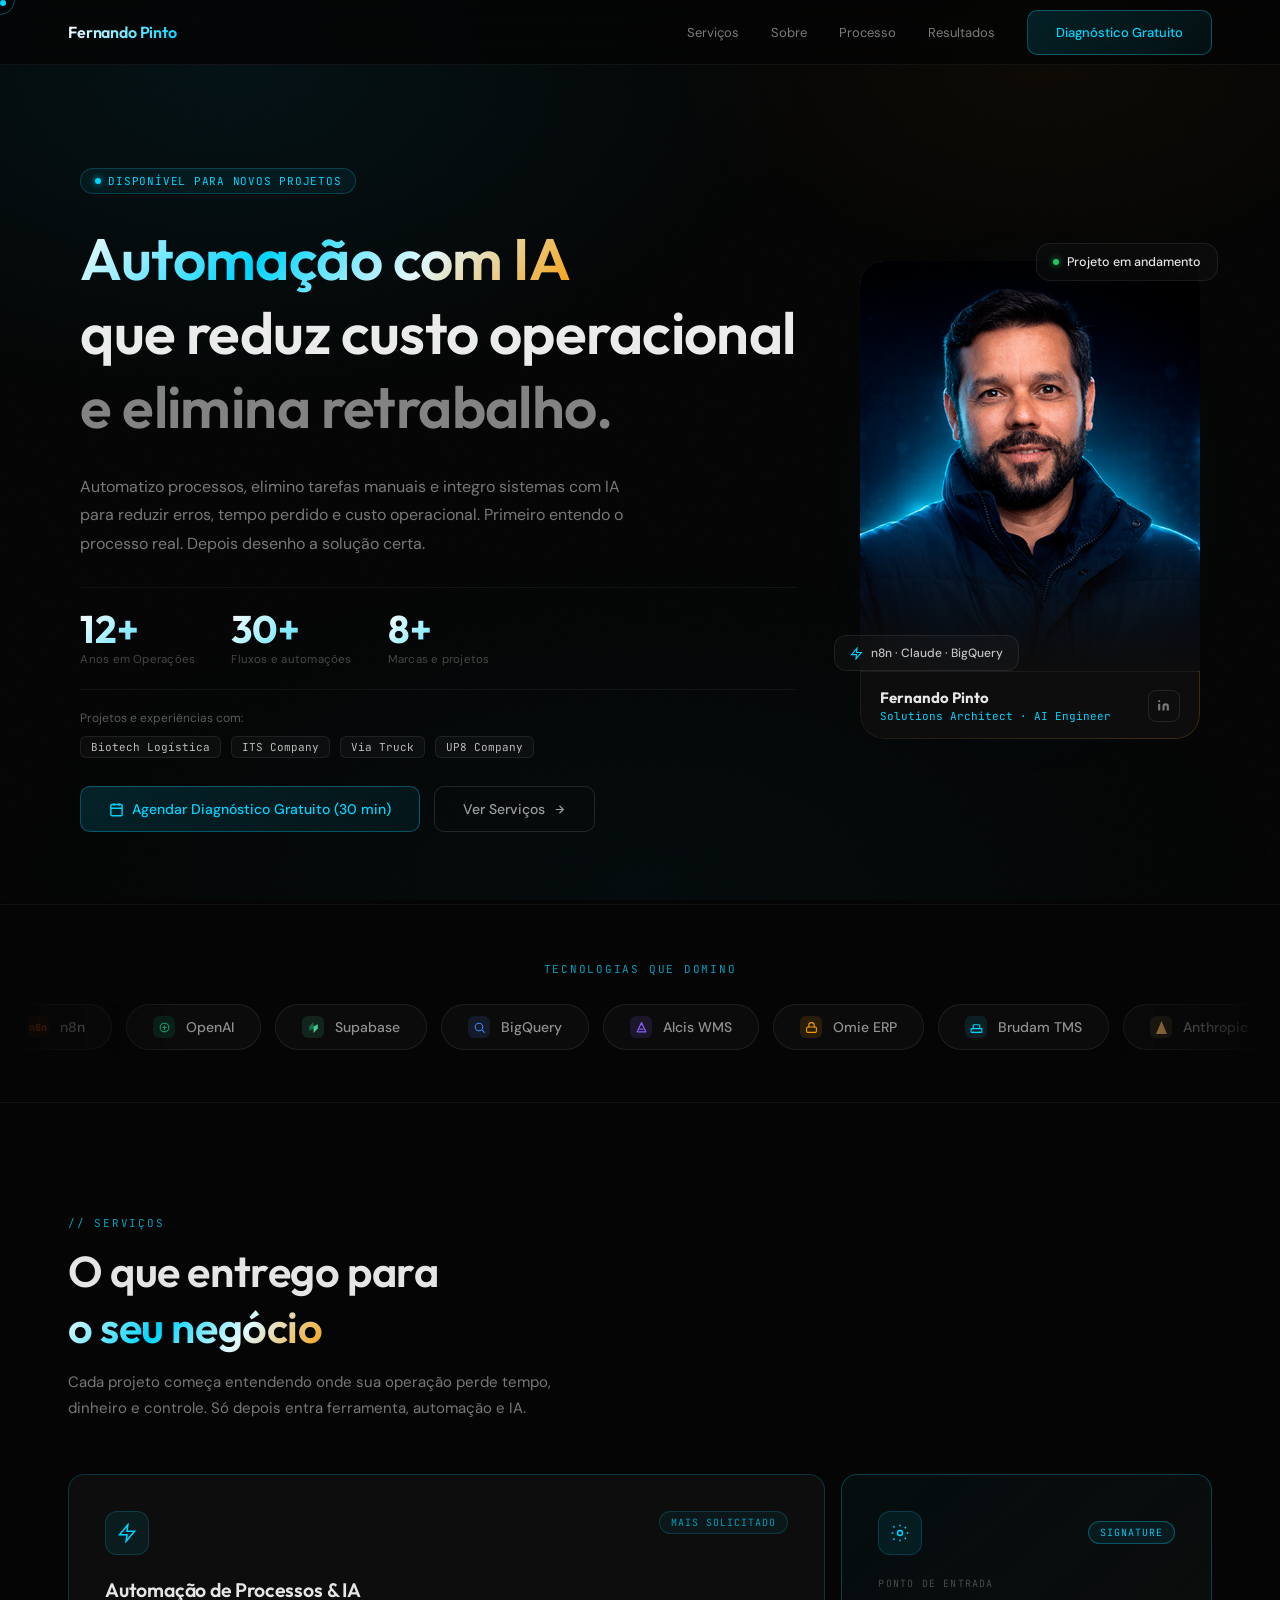
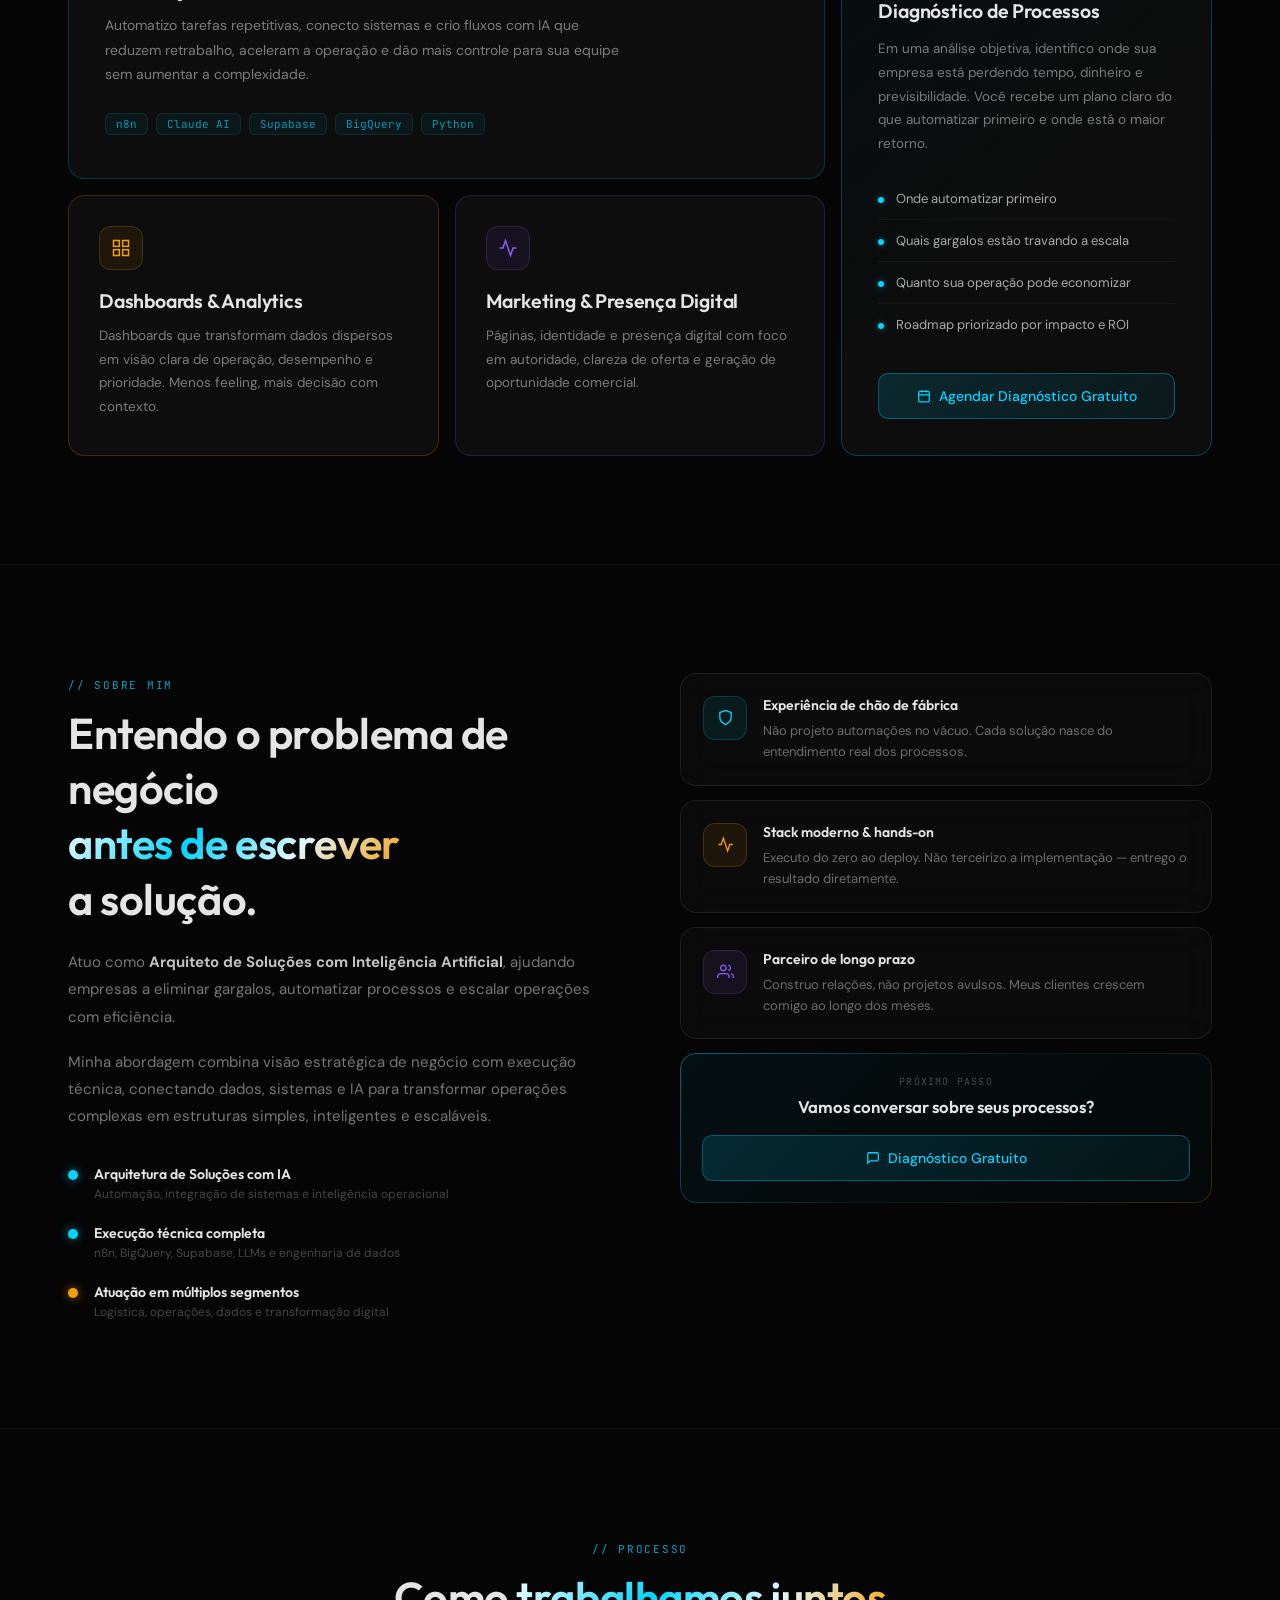
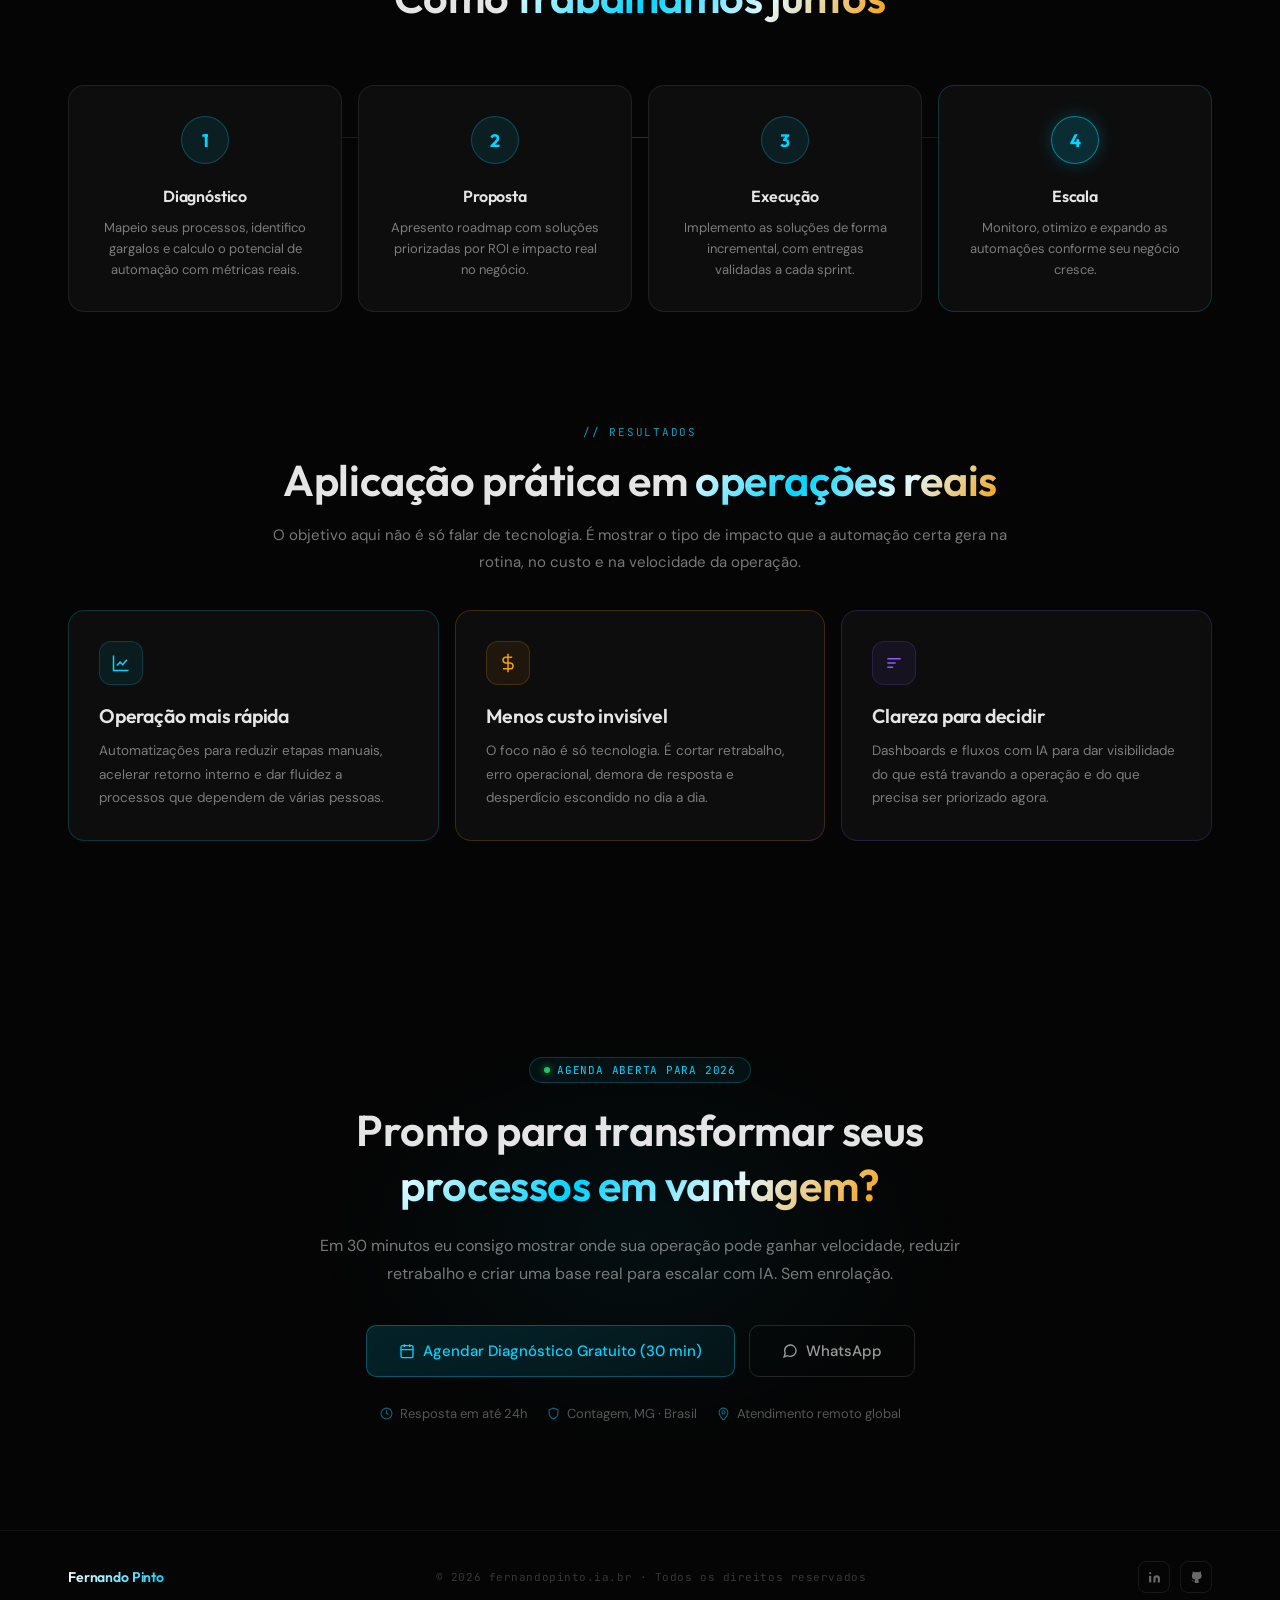
==== index.html @ ac88652f "Rename Index.html to index.html" ====
<!DOCTYPE html>
<html lang="pt-BR">
<head>
<meta charset="UTF-8">
<meta name="viewport" content="width=device-width, initial-scale=1.0">
<title>Fernando Pinto · Automação com IA para Operações e Negócios</title>
<link rel="icon" href="favicon_fp.png" type="image/png">
<meta name="description" content="Fernando Pinto desenvolve automações com IA, integra sistemas e cria dashboards para reduzir custos operacionais, eliminar retrabalho e acelerar decisões.">
<meta name="keywords" content="automação com IA, n8n, inteligência artificial para empresas, integração de sistemas, dashboards, BigQuery, automação de processos">
<meta name="author" content="Fernando Pinto">
<meta name="robots" content="index, follow">
<meta property="og:title" content="Fernando Pinto · Automação com IA para Operações e Negócios">
<meta property="og:description" content="Automação com IA, integração de sistemas e dashboards para reduzir custos operacionais e escalar processos.">
<meta property="og:type" content="website">
<meta property="og:url" content="https://fernandopinto.ia.br/">
<meta property="og:image" content="https://fernandopinto.ia.br/perfil-fernando.png">
<meta name="twitter:card" content="summary_large_image">
<link rel="preconnect" href="https://fonts.googleapis.com">
<link href="https://fonts.googleapis.com/css2?family=Outfit:wght@300;400;500;600;700;800&family=DM+Sans:ital,opsz,wght@0,9..40,300;0,9..40,400;0,9..40,500;1,9..40,400&family=JetBrains+Mono:wght@400;500&display=swap" rel="stylesheet">
<style>
/* ─────────────────────────────────────────────
   RESET
───────────────────────────────────────────── */
*,*::before,*::after{box-sizing:border-box;margin:0;padding:0;}
html{scroll-behavior:smooth;font-size:16px;}
body{background:#050505;color:#e5e5e5;font-family:'DM Sans',sans-serif;overflow-x:hidden;-webkit-font-smoothing:antialiased;}
a{text-decoration:none;color:inherit;}
img{display:block;max-width:100%;}

/* ─────────────────────────────────────────────
   VARIABLES
───────────────────────────────────────────── */
:root{
  --c:    #00d4ff;
  --cg:   rgba(0,212,255,0.18);
  --cs:   rgba(0,212,255,0.06);
  --cb:   rgba(0,212,255,0.22);
  --amb:  #f59e0b;
  --pur:  #8b5cf6;
  --sur:  #0d0d0d;
  --bdr:  rgba(255,255,255,0.08);
  --tm:   rgba(255,255,255,0.46);
  --tf:   rgba(255,255,255,0.26);
  --fd:  'Outfit',sans-serif;
  --fb:  'DM Sans',sans-serif;
  --fm:  'JetBrains Mono',monospace;
  --r:    16px;
  --rl:   24px;
}

/* ─────────────────────────────────────────────
   KEYFRAMES
───────────────────────────────────────────── */
@keyframes floating{
  0%,100%{transform:translateY(0) rotate(.4deg);}
  50%     {transform:translateY(-16px) rotate(-.4deg);}
}
@keyframes float-sm{
  0%,100%{transform:translateY(0);}
  50%     {transform:translateY(-8px);}
}
@keyframes pulse-glow{
  0%,100%{box-shadow:0 0 24px rgba(0,212,255,.18),0 0 70px rgba(0,212,255,.05);}
  50%    {box-shadow:0 0 50px rgba(0,212,255,.36),0 0 110px rgba(0,212,255,.12);}
}
@keyframes marquee{
  0%  {transform:translateX(0);}
  100%{transform:translateX(-50%);}
}
@keyframes dot-pulse{
  0%,100%{opacity:1;transform:scale(1);}
  50%    {opacity:.45;transform:scale(.65);}
}

/* ─────────────────────────────────────────────
   LAYOUT
───────────────────────────────────────────── */
.wrap{max-width:1200px;margin:0 auto;padding:0 28px;}
.section{position:relative;z-index:1;}

/* ─────────────────────────────────────────────
   BACKGROUND
───────────────────────────────────────────── */
.mesh-bg{
  position:fixed;inset:0;z-index:0;pointer-events:none;
  background:
    radial-gradient(ellipse 65% 55% at 18%  8%, rgba(0,212,255,.065) 0%,transparent 70%),
    radial-gradient(ellipse 50% 45% at 82%  6%, rgba(245,158,11,.04)  0%,transparent 60%),
    radial-gradient(ellipse 75% 55% at 50% 98%, rgba(0,212,255,.03)   0%,transparent 70%);
}
.grid-bg{
  position:fixed;inset:0;z-index:0;pointer-events:none;opacity:.34;
  background-image:
    linear-gradient(rgba(255,255,255,.018) 1px,transparent 1px),
    linear-gradient(90deg,rgba(255,255,255,.018) 1px,transparent 1px);
  background-size:60px 60px;
}
/* grain */
body::before{
  content:'';position:fixed;inset:0;z-index:1;pointer-events:none;opacity:.02;
  background-image:url("data:image/svg+xml,%3Csvg xmlns='http://www.w3.org/2000/svg' width='300' height='300'%3E%3Cfilter id='n'%3E%3CfeTurbulence type='fractalNoise' baseFrequency='.85' numOctaves='4' stitchTiles='stitch'/%3E%3C/filter%3E%3Crect width='300' height='300' filter='url(%23n)'/%3E%3C/svg%3E");
}

/* ─────────────────────────────────────────────
   TYPOGRAPHY
───────────────────────────────────────────── */
h1,h2,h3,h4{
  font-family:'Outfit',sans-serif;
  font-weight:600;
  letter-spacing:-0.01em;
  line-height:1.28;
}
.h1{font-size:clamp(2.2rem,5vw,3.65rem);line-height:1.27;}
.h2{font-size:clamp(1.8rem,3.8vw,2.7rem);}
.h3{font-size:1.22rem;line-height:1.35;}
.h4{font-size:1rem;font-weight:600;}

.grad-text{
  background:linear-gradient(130deg,#fff 0%,#00d4ff 38%,#e0f8ff 68%,#f59e0b 100%);
  -webkit-background-clip:text;
  -webkit-text-fill-color:transparent;
  background-clip:text;
}
.sec-label{
  font-family:var(--fm);font-size:11px;
  letter-spacing:.16em;text-transform:uppercase;
  color:var(--c);opacity:.75;
}

/* ─────────────────────────────────────────────
   CHIP
───────────────────────────────────────────── */
.chip{
  display:inline-flex;align-items:center;gap:7px;
  font-family:var(--fm);font-size:11px;
  letter-spacing:.07em;text-transform:uppercase;
  padding:5px 14px;border-radius:100px;
  border:1px solid var(--cb);
  color:var(--c);background:var(--cs);
}
.dot-c{
  width:6px;height:6px;border-radius:50%;
  background:var(--c);box-shadow:0 0 7px rgba(0,212,255,.9);
  animation:dot-pulse 2s ease-in-out infinite;
  flex-shrink:0;
}
.dot-g{
  width:6px;height:6px;border-radius:50%;
  background:#22c55e;box-shadow:0 0 7px rgba(34,197,94,.85);
  animation:dot-pulse 2.4s ease-in-out infinite;
  flex-shrink:0;
}

/* ─────────────────────────────────────────────
   BUTTONS
───────────────────────────────────────────── */
.btn{
  display:inline-flex;align-items:center;gap:8px;
  font-family:'DM Sans',sans-serif;font-size:14px;font-weight:500;
  padding:13px 28px;border-radius:10px;
  cursor:pointer;transition:all .3s cubic-bezier(.22,1,.36,1);
  position:relative;overflow:hidden;white-space:nowrap;border:none;
}
.btn-p{
  background:linear-gradient(135deg,rgba(0,212,255,.14),rgba(0,212,255,.06));
  border:1px solid rgba(0,212,255,.32);
  color:var(--c);
}
.btn-p::after{
  content:'';position:absolute;inset:0;
  background:radial-gradient(ellipse at 50% 120%,rgba(0,212,255,.22),transparent 70%);
  opacity:0;transition:opacity .3s ease;
}
.btn-p:hover{
  border-color:rgba(0,212,255,.74);
  box-shadow:0 0 22px rgba(0,212,255,.28),0 0 58px rgba(0,212,255,.10),inset 0 1px 0 rgba(0,212,255,.14);
  transform:translateY(-2px);
}
.btn-p:hover::after{opacity:1;}

.btn-g{
  background:transparent;
  border:1px solid rgba(255,255,255,.12);
  color:rgba(255,255,255,.6);
}
.btn-g:hover{
  border-color:rgba(255,255,255,.28);
  background:rgba(255,255,255,.04);
  color:rgba(255,255,255,.85);
  transform:translateY(-2px);
}

/* ─────────────────────────────────────────────
   GLASS / GRAD-BORDER
───────────────────────────────────────────── */
.glass{
  background:rgba(255,255,255,.028);
  backdrop-filter:blur(18px);-webkit-backdrop-filter:blur(18px);
  border:1px solid var(--bdr);
}
.grad-border{position:relative;border-radius:var(--rl);}
.grad-border::before{
  content:'';position:absolute;inset:0;border-radius:inherit;padding:1px;
  background:linear-gradient(140deg,rgba(0,212,255,.45),rgba(255,255,255,.04) 50%,rgba(245,158,11,.22));
  -webkit-mask:linear-gradient(#fff 0 0) content-box,linear-gradient(#fff 0 0);
  mask:linear-gradient(#fff 0 0) content-box,linear-gradient(#fff 0 0);
  -webkit-mask-composite:xor;mask-composite:exclude;
  pointer-events:none;
}

/* ─────────────────────────────────────────────
   ICON BOX
───────────────────────────────────────────── */
.ib{width:44px;height:44px;border-radius:12px;display:flex;align-items:center;justify-content:center;flex-shrink:0;}
.ib-c{background:rgba(0,212,255,.08);  border:1px solid rgba(0,212,255,.18);}
.ib-a{background:rgba(245,158,11,.08); border:1px solid rgba(245,158,11,.18);}
.ib-p{background:rgba(139,92,246,.08); border:1px solid rgba(139,92,246,.18);}

/* ─────────────────────────────────────────────
   BENTO CARDS
───────────────────────────────────────────── */
.bc{
  border-radius:var(--r);
  border:1px solid var(--bdr);
  background:#0d0d0d;
  overflow:hidden;position:relative;
  transition:transform .38s cubic-bezier(.22,1,.36,1),box-shadow .38s ease;
}
.bc::after{
  content:'';position:absolute;inset:0;border-radius:inherit;
  opacity:0;transition:opacity .38s ease;pointer-events:none;
}
.bc:hover{transform:scale(1.023) translateY(-3px);box-shadow:0 24px 64px rgba(0,0,0,.52);}
.bc:hover::after{opacity:1;}
.bc-c{border-color:rgba(0,212,255,.2);}
.bc-c::after{background:radial-gradient(ellipse at 35% 0%,rgba(0,212,255,.09),transparent 65%);}
.bc-a{border-color:rgba(245,158,11,.2);}
.bc-a::after{background:radial-gradient(ellipse at 65% 0%,rgba(245,158,11,.09),transparent 65%);}
.bc-p{border-color:rgba(139,92,246,.2);}
.bc-p::after{background:radial-gradient(ellipse at 50% 0%,rgba(139,92,246,.09),transparent 65%);}
.bc-feat{
  border-color:rgba(0,212,255,.26);
  background:linear-gradient(140deg,rgba(0,212,255,.04) 0%,#0d0d0d 55%);
}
.bc-feat::after{background:radial-gradient(ellipse at 20% 0%,rgba(0,212,255,.1),transparent 55%);}

/* ─────────────────────────────────────────────
   SCROLL REVEAL
───────────────────────────────────────────── */
.rev{
  opacity:0;transform:translateY(30px);
  transition:opacity .72s cubic-bezier(.22,1,.36,1),transform .72s cubic-bezier(.22,1,.36,1);
}
.rev.on{opacity:1;transform:translateY(0);}
.d1{transition-delay:.10s;}.d2{transition-delay:.20s;}
.d3{transition-delay:.32s;}.d4{transition-delay:.44s;}
.d5{transition-delay:.56s;}

/* ─────────────────────────────────────────────
   STAT
───────────────────────────────────────────── */
.sn{
  font-family:'Outfit',sans-serif;font-weight:700;font-size:2.4rem;line-height:1;
  background:linear-gradient(135deg,#fff,var(--c));
  -webkit-background-clip:text;-webkit-text-fill-color:transparent;background-clip:text;
}
.sl{font-size:11.5px;color:var(--tf);margin-top:4px;letter-spacing:.02em;}

/* ─────────────────────────────────────────────
   NAV
───────────────────────────────────────────── */
#nav{
  position:fixed;top:0;left:0;right:0;z-index:50;
  background:rgba(5,5,5,.78);
  backdrop-filter:blur(26px);-webkit-backdrop-filter:blur(26px);
  border-bottom:1px solid rgba(255,255,255,.055);
}
.nav-in{display:flex;align-items:center;justify-content:space-between;height:64px;}
.nlogo{display:flex;align-items:center;gap:10px;}
.nlogo-ic{
  width:32px;height:32px;border-radius:8px;
  background:linear-gradient(135deg,var(--c),#0080ff);
  display:flex;align-items:center;justify-content:center;
}
.nlogo-tx{font-family:'Outfit',sans-serif;font-weight:600;font-size:16px;letter-spacing:-0.01em;background:linear-gradient(120deg,#ffffff,#00d4ff);-webkit-background-clip:text;-webkit-text-fill-color:transparent;background-clip:text;}
.nlinks{display:flex;align-items:center;gap:32px;}
.nl{font-size:13px;color:rgba(255,255,255,.48);transition:color .2s;}
.nl:hover{color:#fff;}
.nbtn{font-size:13px;}
.nhbg{display:none;flex-direction:column;gap:5px;cursor:pointer;padding:8px;}
.nhbg span{display:block;height:1.5px;border-radius:2px;background:rgba(255,255,255,.65);}
.nhbg span:nth-child(1){width:22px;}
.nhbg span:nth-child(2){width:15px;}
.nhbg span:nth-child(3){width:22px;}
#mob{display:none;padding:16px 28px 24px;border-top:1px solid rgba(255,255,255,.055);flex-direction:column;gap:16px;}
#mob.open{display:flex;}
#mob a{font-size:15px;color:rgba(255,255,255,.65);}

/* ─────────────────────────────────────────────
   HERO
───────────────────────────────────────────── */
#hero{
  padding-top:96px;min-height:100vh;
  display:flex;align-items:center;
  position:relative;z-index:1;
}
.hero-g{
  display:grid;grid-template-columns:1fr auto;
  align-items:center;gap:64px;padding:72px 0;
}
.hero-tx{display:flex;flex-direction:column;gap:28px;}
.hero-stats{
  display:flex;gap:36px;
  padding:22px 0;flex-wrap:wrap;
  border-top:1px solid rgba(255,255,255,.06);
  border-bottom:1px solid rgba(255,255,255,.06);
}
.hero-ctas{display:flex;gap:14px;flex-wrap:wrap;}

/* Profile */
.prof-wrap{
  position:relative;width:340px;flex-shrink:0;
  animation:floating 7s ease-in-out infinite;
}
.prof-card{
  border-radius:var(--rl);overflow:hidden;background:#0d0d0d;
  animation:pulse-glow 3.5s ease-in-out infinite;
}
.prof-img{
  width:340px;height:410px;position:relative;overflow:hidden;
  background:linear-gradient(160deg,#0d1e26,#050505);
  border-radius:var(--rl) var(--rl) 0 0;
}
.prof-img img{
  width:100%;height:100%;
  object-fit:cover;object-position:top center;
  border-radius:var(--rl) var(--rl) 0 0;
}
.prof-fade{
  position:absolute;bottom:0;left:0;right:0;height:130px;
  background:linear-gradient(to top,#0d0d0d,transparent);
  pointer-events:none;
}
.prof-fb{
  position:absolute;inset:0;
  display:none;flex-direction:column;
  align-items:center;justify-content:center;gap:12px;
}
.prof-fb-av{
  width:96px;height:96px;border-radius:50%;
  background:linear-gradient(135deg,rgba(0,212,255,.18),rgba(0,212,255,.04));
  border:1px solid rgba(0,212,255,.2);
  display:flex;align-items:center;justify-content:center;
}
.prof-bar{
  padding:16px 20px;
  display:flex;align-items:center;justify-content:space-between;
  border-top:1px solid rgba(255,255,255,.06);
}
.prof-name{font-family:'Outfit',sans-serif;font-weight:700;font-size:15px;}
.prof-role{font-family:var(--fm);font-size:11px;color:var(--c);margin-top:2px;}
.prof-badge{
  position:absolute;top:-18px;right:-18px;
  border-radius:14px;padding:10px 16px;
  display:flex;align-items:center;gap:8px;
  animation:float-sm 5s ease-in-out infinite;
  font-size:12.5px;font-weight:500;white-space:nowrap;
}
.prof-badge2{
  position:absolute;bottom:68px;left:-26px;
  border-radius:12px;padding:9px 15px;
  display:flex;align-items:center;gap:8px;
  animation:float-sm 7.5s ease-in-out infinite 1.2s;
  font-size:12px;font-weight:500;
}
.prof-ambient{
  position:absolute;inset:-36px;border-radius:36px;
  background:radial-gradient(ellipse,rgba(0,212,255,.07),transparent 72%);
  pointer-events:none;animation:pulse-glow 4s ease-in-out infinite;
}
.li-btn{
  width:32px;height:32px;border-radius:8px;
  border:1px solid rgba(255,255,255,.1);
  display:flex;align-items:center;justify-content:center;
  transition:border-color .2s;
}
.li-btn:hover{border-color:rgba(0,212,255,.44);}

/* ─────────────────────────────────────────────
   MARQUEE
───────────────────────────────────────────── */
#mq{
  position:relative;z-index:1;
  padding:52px 0;
  border-top:1px solid rgba(255,255,255,.05);
  border-bottom:1px solid rgba(255,255,255,.05);
  overflow:hidden;
}
.mq-label{text-align:center;margin-bottom:26px;}
.mq-ov{overflow:hidden;position:relative;}
.mq-fl{
  position:absolute;top:0;bottom:0;width:200px;z-index:2;pointer-events:none;
}
.mq-fl.l{left:0;background:linear-gradient(to right,#050505,transparent);}
.mq-fl.r{right:0;background:linear-gradient(to left,#050505,transparent);}
.mq-track{
  display:flex;width:max-content;
  animation:marquee 34s linear infinite;
}
.mq-ov:hover .mq-track{animation-play-state:paused;}

.tpill{
  display:flex;align-items:center;gap:11px;
  padding:11px 26px;border-radius:100px;
  border:1px solid rgba(255,255,255,.08);
  background:rgba(255,255,255,.026);
  white-space:nowrap;
  font-family:'DM Sans',sans-serif;font-weight:500;font-size:14px;
  color:rgba(255,255,255,.55);
  margin-right:14px;user-select:none;cursor:default;
  transition:color .25s,border-color .25s;
}
.tpill:hover{color:rgba(255,255,255,.88);border-color:rgba(0,212,255,.2);}
.tic{
  width:22px;height:22px;border-radius:6px;flex-shrink:0;
  display:flex;align-items:center;justify-content:center;
  font-size:10px;font-weight:800;font-family:var(--fm);
}

/* ─────────────────────────────────────────────
   BENTO GRID — SERVICES
   Layout:
     Col 1-2 | Col 3
   Row 1: [Automação] | [Diagnóstico row-2]
   Row 2: [Dash][Mkt] | (continues)
───────────────────────────────────────────── */
#svc{padding:108px 0;}
.svc-hd{margin-bottom:52px;}
.svc-hd p{margin-top:14px;max-width:500px;font-size:15px;color:var(--tm);line-height:1.76;}

.bg{
  display:grid;
  grid-template-columns:repeat(3,1fr);
  gap:16px;
}
/* named areas for desktop */
.bg-auto{grid-column:span 2;}
.bg-diag{grid-row:span 2;}
.bg-dash{grid-column:span 1;}
.bg-mkt {grid-column:span 1;}

/* inner padding helpers */
.pd-lg{padding:36px;}
.pd-md{padding:30px;}

/* small inline tag */
.btag{
  font-family:var(--fm);font-size:10px;letter-spacing:.1em;text-transform:uppercase;
  padding:4px 11px;border-radius:100px;
}
.btag-c{border:1px solid rgba(0,212,255,.18);color:rgba(0,212,255,.7);background:rgba(0,212,255,.05);}
.btag-sig{border:1px solid rgba(0,212,255,.32);color:rgba(0,212,255,.92);background:rgba(0,212,255,.07);}

/* stack pill */
.sp{
  font-size:11px;font-family:var(--fm);
  padding:3px 10px;border-radius:6px;
  background:rgba(0,212,255,.05);
  border:1px solid rgba(0,212,255,.12);
  color:rgba(0,212,255,.68);
}

/* diag feature rows */
.df{display:flex;align-items:flex-start;gap:12px;padding:12px 0;border-bottom:1px solid rgba(255,255,255,.05);}
.df:last-child{border-bottom:none;}
.dbullet{width:6px;height:6px;border-radius:50%;background:var(--c);flex-shrink:0;margin-top:7px;box-shadow:0 0 6px rgba(0,212,255,.5);}

/* ─────────────────────────────────────────────
   ABOUT
───────────────────────────────────────────── */
#about{padding:108px 0;border-top:1px solid rgba(255,255,255,.05);}
.about-g{display:grid;grid-template-columns:1fr 1fr;gap:80px;align-items:start;}
.tli{display:flex;gap:16px;}
.tld{width:10px;height:10px;border-radius:50%;flex-shrink:0;margin-top:5px;background:var(--c);box-shadow:0 0 10px rgba(0,212,255,.6);}
.tld.am{background:var(--amb);box-shadow:0 0 10px rgba(245,158,11,.6);}
.tln{font-family:'Outfit',sans-serif;font-weight:600;font-size:14px;}
.tls{font-size:12px;color:var(--tf);margin-top:3px;}

.dfc{border-radius:var(--r);padding:22px;display:flex;gap:16px;align-items:flex-start;}
.dfc-t{font-family:'Outfit',sans-serif;font-weight:600;font-size:14px;margin-bottom:6px;}
.dfc-b{font-size:13px;color:rgba(255,255,255,.4);line-height:1.65;}

/* ─────────────────────────────────────────────
   PROCESS
───────────────────────────────────────────── */
#proc{padding:108px 0;border-top:1px solid rgba(255,255,255,.05);}
.proc-g{display:grid;grid-template-columns:repeat(4,1fr);gap:16px;position:relative;}
.proc-conn{
  position:absolute;top:52px;left:12.5%;right:12.5%;height:1px;
  background:linear-gradient(to right,transparent,rgba(0,212,255,.28),rgba(0,212,255,.28),transparent);
}
.proc-n{
  width:48px;height:48px;border-radius:50%;
  background:rgba(0,212,255,.09);border:1px solid rgba(0,212,255,.26);
  display:flex;align-items:center;justify-content:center;
  margin:0 auto 22px;
  font-family:'Outfit',sans-serif;font-weight:700;font-size:18px;color:var(--c);
}
.proc-n.act{background:rgba(0,212,255,.16);border-color:rgba(0,212,255,.5);box-shadow:0 0 18px rgba(0,212,255,.22);}

/* ─────────────────────────────────────────────
   CTA
───────────────────────────────────────────── */
#cta{padding:108px 0;}
.cta-in{max-width:640px;margin:0 auto;text-align:center;position:relative;}
.cta-glow{
  position:absolute;left:50%;top:50%;transform:translate(-50%,-50%);
  width:640px;height:420px;
  background:radial-gradient(ellipse,rgba(0,212,255,.05),transparent 72%);
  pointer-events:none;z-index:0;
}
.cta-inf{display:flex;gap:20px;justify-content:center;flex-wrap:wrap;margin-top:28px;}
.cta-ii{display:flex;align-items:center;gap:7px;font-size:13px;color:rgba(255,255,255,.32);}

/* ─────────────────────────────────────────────
   FOOTER
───────────────────────────────────────────── */
footer{position:relative;z-index:1;border-top:1px solid rgba(255,255,255,.05);padding:30px 0;}
.ft-in{display:flex;align-items:center;justify-content:space-between;flex-wrap:wrap;gap:16px;}
.ft-copy{font-family:var(--fm);font-size:11px;color:rgba(255,255,255,.2);letter-spacing:.05em;}
.ft-sb{width:32px;height:32px;border-radius:8px;border:1px solid rgba(255,255,255,.08);display:flex;align-items:center;justify-content:center;transition:border-color .2s;}
.ft-sb:hover{border-color:rgba(0,212,255,.42);}

/* ─────────────────────────────────────────────
   CURSOR
───────────────────────────────────────────── */
.cur-dot{width:6px;height:6px;border-radius:50%;background:var(--c);position:fixed;pointer-events:none;z-index:9999;transition:transform .1s;}
.cur-ring{width:30px;height:30px;border-radius:50%;border:1px solid rgba(0,212,255,.38);position:fixed;pointer-events:none;z-index:9998;transform:translate(-50%,-50%);transition:width .22s,height .22s,border-color .22s;}

/* ─────────────────────────────────────────────
   RESPONSIVE
───────────────────────────────────────────── */
@media(max-width:900px){
  .hero-g{grid-template-columns:1fr;gap:48px;}
  .prof-wrap{order:-1;margin:0 auto;}
  .hero-tx{align-items:center;text-align:center;}
  .hero-ctas,.hero-stats{justify-content:center;}
  .about-g{grid-template-columns:1fr;gap:44px;}
  .bg{grid-template-columns:1fr;}
  .bg-auto,.bg-diag,.bg-dash,.bg-mkt{grid-column:span 1;grid-row:span 1;}
  .proc-g{grid-template-columns:repeat(2,1fr);}
  .proc-conn{display:none;}
  .nlinks{display:none;}
  .nhbg{display:flex;}
}
@media(max-width:560px){
  .wrap{padding:0 18px;}
  .prof-wrap{width:280px;}
  .prof-img{width:280px;height:340px;}
  .proc-g{grid-template-columns:1fr;}
}
</style>

<script type="application/ld+json">
{
  "@context":"https://schema.org",
  "@type":"ProfessionalService",
  "name":"Fernando Pinto",
  "url":"https://fernandopinto.ia.br/",
  "image":"https://fernandopinto.ia.br/perfil-fernando.png",
  "description":"Automação com IA, integração de sistemas, dashboards e otimização de processos para empresas.",
  "areaServed":"BR",
  "sameAs":[
    "https://www.linkedin.com/in/fernandopinto-ia/",
    "https://github.com/fernandopinto"
  ]
}
</script>

</head>
<body>

<!-- Cursor -->
<div class="cur-dot" id="cd"></div>
<div class="cur-ring" id="cr"></div>

<!-- Backgrounds -->
<div class="mesh-bg"></div>
<div class="grid-bg"></div>

<!-- ═══════════════════════════════════
  NAV
═══════════════════════════════════════ -->
<nav id="nav">
  <div class="wrap">
    <div class="nav-in">
      <a href="#hero" class="nlogo" onclick="window.scrollTo({top:0,behavior:'smooth'})" style="gap:0;">
        <span class="nlogo-tx">Fernando Pinto</span>
      </a>
      <div class="nlinks">
        <a href="#svc"  class="nl">Serviços</a>
        <a href="#about" class="nl">Sobre</a>
        <a href="#proc" class="nl">Processo</a>
        <a href="#results" class="nl">Resultados</a>
        <a href="#cta"  class="btn btn-p nbtn">Diagnóstico Gratuito</a>
      </div>
      <div class="nhbg" onclick="toggleMenu()">
        <span></span><span></span><span></span>
      </div>
    </div>
    <div id="mob">
      <a href="#svc"   onclick="toggleMenu()">Serviços</a>
      <a href="#about" onclick="toggleMenu()">Sobre</a>
      <a href="#proc"  onclick="toggleMenu()">Processo</a>
      <a href="#results" onclick="toggleMenu()">Resultados</a>
      <a href="#cta"   class="btn btn-p" style="justify-content:center;" onclick="toggleMenu()">Diagnóstico Gratuito</a>
    </div>
  </div>
</nav>

<!-- ═══════════════════════════════════
  HERO
═══════════════════════════════════════ -->
<section id="hero" class="section">
  <div class="wrap">
    <div class="hero-g">

      <!-- TEXT -->
      <div class="hero-tx">
        <div class="rev">
          <span class="chip"><span class="dot-c"></span>Disponível para novos projetos</span>
        </div>

        <h1 class="h1 rev d1">
          <span class="grad-text">Automação com IA</span><br>
          <span style="color:rgba(255,255,255,.92);">que reduz custo operacional</span><br>
          <span style="color:rgba(255,255,255,.5);">e elimina retrabalho.</span>
        </h1>

        <p class="rev d2" style="max-width:560px;font-size:16px;line-height:1.8;color:var(--tm);">
          Automatizo processos, elimino tarefas manuais e integro sistemas com IA para reduzir erros, tempo perdido e custo operacional. Primeiro entendo o processo real. Depois desenho a solução certa.
        </p>

        <div class="hero-stats rev d3">
          <div><div class="sn">12+</div><div class="sl">Anos em Operações</div></div>
          <div><div class="sn">30+</div><div class="sl">Fluxos e automações</div></div>
          <div><div class="sn">8+</div><div class="sl">Marcas e projetos</div></div>
        </div>

        <div class="rev d3" style="margin-top:-8px;">
          <div style="font-size:12px;color:rgba(255,255,255,.34);margin-bottom:10px;">Projetos e experiências com:</div>
          <div style="display:flex;gap:10px;flex-wrap:wrap;">
            <span class="sp" style="color:rgba(255,255,255,.72);border-color:rgba(255,255,255,.08);background:rgba(255,255,255,.03);">Biotech Logística</span>
            <span class="sp" style="color:rgba(255,255,255,.72);border-color:rgba(255,255,255,.08);background:rgba(255,255,255,.03);">ITS Company</span>
            <span class="sp" style="color:rgba(255,255,255,.72);border-color:rgba(255,255,255,.08);background:rgba(255,255,255,.03);">Via Truck</span>
            <span class="sp" style="color:rgba(255,255,255,.72);border-color:rgba(255,255,255,.08);background:rgba(255,255,255,.03);">UP8 Company</span>
          </div>
        </div>

        <div class="hero-ctas rev d4">
          <a href="#cta" class="btn btn-p">
            <svg width="15" height="15" viewBox="0 0 24 24" fill="none" stroke="currentColor" stroke-width="2.2"><rect x="3" y="4" width="18" height="18" rx="2"/><line x1="16" y1="2" x2="16" y2="6"/><line x1="8" y1="2" x2="8" y2="6"/><line x1="3" y1="10" x2="21" y2="10"/></svg>
            Agendar Diagnóstico Gratuito (30 min)
          </a>
          <a href="#svc" class="btn btn-g">
            Ver Serviços
            <svg width="13" height="13" viewBox="0 0 24 24" fill="none" stroke="currentColor" stroke-width="2.2"><path d="M5 12h14M12 5l7 7-7 7"/></svg>
          </a>
        </div>
      </div>

      <!-- PROFILE -->
      <div class="rev d4">
        <div class="prof-wrap">
          <div class="prof-ambient"></div>

          <div class="grad-border prof-card">
            <div class="prof-img">
              <img src="perfil-fernando.png" alt="Fernando Pinto" id="pimg"
                   onerror="this.style.display='none';document.getElementById('pfb').style.display='flex';">
              <div id="pfb" class="prof-fb">
                <div class="prof-fb-av">
                  <svg width="44" height="44" viewBox="0 0 24 24" fill="none" stroke="rgba(0,212,255,.55)" stroke-width="1.5"><path d="M20 21v-2a4 4 0 0 0-4-4H8a4 4 0 0 0-4 4v2"/><circle cx="12" cy="7" r="4"/></svg>
                </div>
                <span style="font-family:var(--fm);font-size:11px;color:rgba(255,255,255,.28);letter-spacing:.1em;">perfil-fernando.png</span>
              </div>
              <div class="prof-fade"></div>
            </div>
            <div class="prof-bar">
              <div>
                <div class="prof-name">Fernando Pinto</div>
                <div class="prof-role">Solutions Architect · AI Engineer</div>
              </div>
              <a href="https://www.linkedin.com/in/fernandopinto-ia/" target="_blank" class="li-btn">
                <svg width="13" height="13" viewBox="0 0 24 24" fill="rgba(255,255,255,.44)"><path d="M16 8a6 6 0 0 1 6 6v7h-4v-7a2 2 0 0 0-2-2 2 2 0 0 0-2 2v7h-4v-7a6 6 0 0 1 6-6z"/><rect x="2" y="9" width="4" height="12"/><circle cx="4" cy="4" r="2"/></svg>
              </a>
            </div>
          </div>

          <div class="glass prof-badge">
            <span class="dot-g"></span>
            Projeto em andamento
          </div>
          <div class="glass prof-badge2">
            <svg width="13" height="13" viewBox="0 0 24 24" fill="none" stroke="var(--c)" stroke-width="2"><path d="M13 2L3 14h9l-1 8 10-12h-9l1-8z"/></svg>
            <span style="color:rgba(255,255,255,.75);">n8n · Claude · BigQuery</span>
          </div>
        </div>
      </div>

    </div>
  </div>
</section>

<!-- ═══════════════════════════════════
  MARQUEE — Tecnologias
═══════════════════════════════════════ -->
<section id="mq">
  <div class="mq-label"><span class="sec-label">Tecnologias que domino</span></div>
  <div class="mq-ov">
    <div class="mq-fl l"></div>
    <div class="mq-fl r"></div>
    <div class="mq-track" id="mq-track">

      <!-- ── FIRST SET ── -->
      <div class="tpill"><div class="tic" style="background:rgba(234,88,12,.15);color:#ea580c;">n8n</div>n8n</div>
      <div class="tpill">
        <div class="tic" style="background:rgba(16,185,129,.14);">
          <svg width="13" height="13" viewBox="0 0 24 24" fill="none" stroke="#10b981" stroke-width="2"><circle cx="12" cy="12" r="8"/><path d="M9 12h6M12 9v6" stroke-linecap="round"/></svg>
        </div>OpenAI
      </div>
      <div class="tpill">
        <div class="tic" style="background:rgba(62,207,142,.13);">
          <svg width="13" height="13" viewBox="0 0 24 24"><path d="M20 14l-8 8V10l8-4v8z" fill="#3ecf8e"/><path d="M4 10l8-8v12L4 18V10z" fill="rgba(62,207,142,.4)"/></svg>
        </div>Supabase
      </div>
      <div class="tpill">
        <div class="tic" style="background:rgba(66,133,244,.13);">
          <svg width="13" height="13" viewBox="0 0 24 24" fill="none" stroke="#4285f4" stroke-width="2"><circle cx="11" cy="11" r="7"/><path d="M21 21l-3.5-3.5" stroke-linecap="round"/></svg>
        </div>BigQuery
      </div>
      <div class="tpill">
        <div class="tic" style="background:rgba(139,92,246,.13);">
          <svg width="13" height="13" viewBox="0 0 24 24" fill="none" stroke="#8b5cf6" stroke-width="2.2"><path d="M12 3L4 20h16L12 3z" stroke-linejoin="round"/><line x1="8" y1="15" x2="16" y2="15"/></svg>
        </div>Alcis WMS
      </div>
      <div class="tpill">
        <div class="tic" style="background:rgba(245,158,11,.13);">
          <svg width="13" height="13" viewBox="0 0 24 24" fill="none" stroke="#f59e0b" stroke-width="2"><rect x="3" y="11" width="18" height="10" rx="2"/><path d="M7 11V8a5 5 0 0 1 10 0v3" stroke-linecap="round"/></svg>
        </div>Omie ERP
      </div>
      <div class="tpill">
        <div class="tic" style="background:rgba(0,212,255,.1);">
          <svg width="13" height="13" viewBox="0 0 24 24" fill="none" stroke="var(--c)" stroke-width="2"><rect x="2" y="14" width="20" height="7" rx="1"/><path d="M6 14V9a2 2 0 0 1 2-2h8a2 2 0 0 1 2 2v5" stroke-linecap="round"/><circle cx="7" cy="21" r="1.5" fill="var(--c)" stroke="none"/><circle cx="17" cy="21" r="1.5" fill="var(--c)" stroke="none"/></svg>
        </div>Brudam TMS
      </div>
      <div class="tpill">
        <div class="tic" style="background:rgba(212,160,89,.13);">
          <svg width="11" height="13" viewBox="0 0 24 28" fill="#d4a059"><path d="M12 0L24 28H0L12 0z"/></svg>
        </div>Anthropic
      </div>
      <div class="tpill">
        <div class="tic" style="background:rgba(0,212,255,.1);">
          <svg width="11" height="13" viewBox="0 0 24 28" fill="var(--c)"><path d="M12 0L24 28H0L12 0z"/></svg>
        </div>Claude AI
      </div>
      <div class="tpill"><div class="tic" style="background:rgba(59,130,246,.12);color:#60a5fa;font-size:9px;letter-spacing:0;">Py</div>Python</div>
      <div class="tpill"><div class="tic" style="background:rgba(255,255,255,.05);color:rgba(255,255,255,.5);font-size:11px;font-weight:800;">N</div>Notion</div>
      <div class="tpill">
        <div class="tic" style="background:rgba(66,133,244,.1);">
          <svg width="13" height="13" viewBox="0 0 24 24" fill="none"><path d="M12 2C6.48 2 2 6.48 2 12s4.48 10 10 10 10-4.48 10-10S17.52 2 12 2zm0 4l2.5 5.5L20 14l-5.5 2.5L12 22l-2.5-5.5L4 14l5.5-2.5L12 6z" fill="#4285f4"/></svg>
        </div>Gemini Pro
      </div>

      <!-- ── DUPLICATE ── -->
      <div class="tpill"><div class="tic" style="background:rgba(234,88,12,.15);color:#ea580c;">n8n</div>n8n</div>
      <div class="tpill">
        <div class="tic" style="background:rgba(16,185,129,.14);">
          <svg width="13" height="13" viewBox="0 0 24 24" fill="none" stroke="#10b981" stroke-width="2"><circle cx="12" cy="12" r="8"/><path d="M9 12h6M12 9v6" stroke-linecap="round"/></svg>
        </div>OpenAI
      </div>
      <div class="tpill">
        <div class="tic" style="background:rgba(62,207,142,.13);">
          <svg width="13" height="13" viewBox="0 0 24 24"><path d="M20 14l-8 8V10l8-4v8z" fill="#3ecf8e"/><path d="M4 10l8-8v12L4 18V10z" fill="rgba(62,207,142,.4)"/></svg>
        </div>Supabase
      </div>
      <div class="tpill">
        <div class="tic" style="background:rgba(66,133,244,.13);">
          <svg width="13" height="13" viewBox="0 0 24 24" fill="none" stroke="#4285f4" stroke-width="2"><circle cx="11" cy="11" r="7"/><path d="M21 21l-3.5-3.5" stroke-linecap="round"/></svg>
        </div>BigQuery
      </div>
      <div class="tpill">
        <div class="tic" style="background:rgba(139,92,246,.13);">
          <svg width="13" height="13" viewBox="0 0 24 24" fill="none" stroke="#8b5cf6" stroke-width="2.2"><path d="M12 3L4 20h16L12 3z" stroke-linejoin="round"/><line x1="8" y1="15" x2="16" y2="15"/></svg>
        </div>Alcis WMS
      </div>
      <div class="tpill">
        <div class="tic" style="background:rgba(245,158,11,.13);">
          <svg width="13" height="13" viewBox="0 0 24 24" fill="none" stroke="#f59e0b" stroke-width="2"><rect x="3" y="11" width="18" height="10" rx="2"/><path d="M7 11V8a5 5 0 0 1 10 0v3" stroke-linecap="round"/></svg>
        </div>Omie ERP
      </div>
      <div class="tpill">
        <div class="tic" style="background:rgba(0,212,255,.1);">
          <svg width="13" height="13" viewBox="0 0 24 24" fill="none" stroke="var(--c)" stroke-width="2"><rect x="2" y="14" width="20" height="7" rx="1"/><path d="M6 14V9a2 2 0 0 1 2-2h8a2 2 0 0 1 2 2v5" stroke-linecap="round"/><circle cx="7" cy="21" r="1.5" fill="var(--c)" stroke="none"/><circle cx="17" cy="21" r="1.5" fill="var(--c)" stroke="none"/></svg>
        </div>Brudam TMS
      </div>
      <div class="tpill">
        <div class="tic" style="background:rgba(212,160,89,.13);">
          <svg width="11" height="13" viewBox="0 0 24 28" fill="#d4a059"><path d="M12 0L24 28H0L12 0z"/></svg>
        </div>Anthropic
      </div>
      <div class="tpill">
        <div class="tic" style="background:rgba(0,212,255,.1);">
          <svg width="11" height="13" viewBox="0 0 24 28" fill="var(--c)"><path d="M12 0L24 28H0L12 0z"/></svg>
        </div>Claude AI
      </div>
      <div class="tpill"><div class="tic" style="background:rgba(59,130,246,.12);color:#60a5fa;font-size:9px;letter-spacing:0;">Py</div>Python</div>
      <div class="tpill"><div class="tic" style="background:rgba(255,255,255,.05);color:rgba(255,255,255,.5);font-size:11px;font-weight:800;">N</div>Notion</div>
      <div class="tpill">
        <div class="tic" style="background:rgba(66,133,244,.1);">
          <svg width="13" height="13" viewBox="0 0 24 24" fill="none"><path d="M12 2C6.48 2 2 6.48 2 12s4.48 10 10 10 10-4.48 10-10S17.52 2 12 2zm0 4l2.5 5.5L20 14l-5.5 2.5L12 22l-2.5-5.5L4 14l5.5-2.5L12 6z" fill="#4285f4"/></svg>
        </div>Gemini Pro
      </div>
    </div>
  </div>
</section>

<!-- ═══════════════════════════════════
  SERVICES
═══════════════════════════════════════ -->
<section id="svc" class="section">
  <div class="wrap">

    <div class="svc-hd rev">
      <span class="sec-label">// Serviços</span>
      <h2 class="h2" style="margin-top:12px;">O que entrego para<br><span class="grad-text">o seu negócio</span></h2>
      <p>Cada projeto começa entendendo onde sua operação perde tempo, dinheiro e controle. Só depois entra ferramenta, automação e IA.</p>
    </div>

    <div class="bg" id="bentoGrid">

      <!-- ① AUTOMAÇÃO — span 2 -->
      <div class="bc bc-c bg-auto pd-lg rev d1">
        <div style="display:flex;align-items:flex-start;justify-content:space-between;margin-bottom:22px;">
          <div class="ib ib-c">
            <svg width="20" height="20" viewBox="0 0 24 24" fill="none" stroke="var(--c)" stroke-width="1.8"><path d="M13 2L3 14h9l-1 8 10-12h-9l1-8z"/></svg>
          </div>
          <span class="btag btag-c">Mais solicitado</span>
        </div>
        <h3 class="h3" style="margin-bottom:10px;">Automação de Processos &amp; IA</h3>
        <p style="font-size:14px;color:var(--tm);line-height:1.76;max-width:520px;">
          Automatizo tarefas repetitivas, conecto sistemas e crio fluxos com IA que reduzem retrabalho, aceleram a operação e dão mais controle para sua equipe sem aumentar a complexidade.
        </p>
        <div style="display:flex;flex-wrap:wrap;gap:8px;margin-top:26px;">
          <span class="sp">n8n</span>
          <span class="sp">Claude AI</span>
          <span class="sp">Supabase</span>
          <span class="sp">BigQuery</span>
          <span class="sp">Python</span>
        </div>
      </div>

      <!-- ② DIAGNÓSTICO — row span 2 (tall) -->
      <div class="bc bc-feat bg-diag pd-lg rev d2">
        <div style="display:flex;align-items:center;justify-content:space-between;margin-bottom:22px;">
          <div class="ib ib-c">
            <svg width="20" height="20" viewBox="0 0 24 24" fill="none" stroke="var(--c)" stroke-width="1.8"><circle cx="12" cy="12" r="3"/><path d="M19.07 4.93l-1.41 1.41M5.34 18.66l-1.41 1.41M19.07 19.07l-1.41-1.41M5.34 5.34L3.93 3.93M22 12h-2M4 12H2M12 22v-2M12 4V2"/></svg>
          </div>
          <span class="btag btag-sig">Signature</span>
        </div>
        <div style="font-family:var(--fm);font-size:10px;letter-spacing:.12em;color:var(--tf);text-transform:uppercase;margin-bottom:8px;">Ponto de entrada</div>
        <h3 class="h3" style="margin-bottom:14px;line-height:1.3;">Diagnóstico de Processos</h3>
        <p style="font-size:13.5px;color:var(--tm);line-height:1.76;margin-bottom:22px;">
          Em uma análise objetiva, identifico onde sua empresa está perdendo tempo, dinheiro e previsibilidade. Você recebe um plano claro do que automatizar primeiro e onde está o maior retorno.
        </p>
        <div style="margin-bottom:28px;">
          <div class="df"><div class="dbullet"></div><span style="font-size:13px;color:rgba(255,255,255,.65);">Onde automatizar primeiro</span></div>
          <div class="df"><div class="dbullet"></div><span style="font-size:13px;color:rgba(255,255,255,.65);">Quais gargalos estão travando a escala</span></div>
          <div class="df"><div class="dbullet"></div><span style="font-size:13px;color:rgba(255,255,255,.65);">Quanto sua operação pode economizar</span></div>
          <div class="df"><div class="dbullet"></div><span style="font-size:13px;color:rgba(255,255,255,.65);">Roadmap priorizado por impacto e ROI</span></div>
        </div>
        <a href="#cta" class="btn btn-p" style="width:100%;justify-content:center;">
          <svg width="14" height="14" viewBox="0 0 24 24" fill="none" stroke="currentColor" stroke-width="2.2"><rect x="3" y="4" width="18" height="18" rx="2"/><line x1="16" y1="2" x2="16" y2="6"/><line x1="8" y1="2" x2="8" y2="6"/><line x1="3" y1="10" x2="21" y2="10"/></svg>
          Agendar Diagnóstico Gratuito
        </a>
      </div>

      <!-- ③ DASHBOARDS -->
      <div class="bc bc-a bg-dash pd-md rev d2">
        <div class="ib ib-a" style="margin-bottom:18px;">
          <svg width="20" height="20" viewBox="0 0 24 24" fill="none" stroke="var(--amb)" stroke-width="1.8"><rect x="3" y="3" width="7" height="7"/><rect x="14" y="3" width="7" height="7"/><rect x="14" y="14" width="7" height="7"/><rect x="3" y="14" width="7" height="7"/></svg>
        </div>
        <h3 class="h3" style="margin-bottom:10px;">Dashboards &amp; Analytics</h3>
        <p style="font-size:13.5px;color:var(--tm);line-height:1.74;">
          Dashboards que transformam dados dispersos em visão clara de operação, desempenho e prioridade. Menos feeling, mais decisão com contexto.
        </p>
      </div>

      <!-- ④ MARKETING -->
      <div class="bc bc-p bg-mkt pd-md rev d3">
        <div class="ib ib-p" style="margin-bottom:18px;">
          <svg width="20" height="20" viewBox="0 0 24 24" fill="none" stroke="var(--pur)" stroke-width="1.8"><path d="M22 12h-4l-3 9L9 3l-3 9H2"/></svg>
        </div>
        <h3 class="h3" style="margin-bottom:10px;">Marketing &amp; Presença Digital</h3>
        <p style="font-size:13.5px;color:var(--tm);line-height:1.74;">
          Páginas, identidade e presença digital com foco em autoridade, clareza de oferta e geração de oportunidade comercial.
        </p>
      </div>

    </div><!-- /bento grid -->
  </div>
</section>

<!-- ═══════════════════════════════════
  ABOUT
═══════════════════════════════════════ -->
<section id="about" class="section">
  <div class="wrap">
    <div class="about-g" id="aboutG">

      <!-- Left -->
      <div class="rev">
        <span class="sec-label">// Sobre mim</span>
        <h2 class="h2" style="margin-top:12px;margin-bottom:22px;">
          Entendo o problema de negócio<br><span class="grad-text">antes de escrever</span><br>a solução.
        </h2>
        <p style="font-size:15px;color:var(--tm);line-height:1.82;margin-bottom:18px;">
          Atuo como <strong style="color:rgba(255,255,255,.76);">Arquiteto de Soluções com Inteligência Artificial</strong>, ajudando empresas a eliminar gargalos, automatizar processos e escalar operações com eficiência.
        </p>
        <p style="font-size:15px;color:var(--tm);line-height:1.82;margin-bottom:34px;">
          Minha abordagem combina visão estratégica de negócio com execução técnica, conectando dados, sistemas e IA para transformar operações complexas em estruturas simples, inteligentes e escaláveis.
        </p>
        <div style="display:flex;flex-direction:column;gap:22px;">
          <div class="tli">
            <div class="tld"></div>
            <div><div class="tln">Arquitetura de Soluções com IA</div><div class="tls">Automação, integração de sistemas e inteligência operacional</div></div>
          </div>
          <div class="tli">
            <div class="tld"></div>
            <div><div class="tln">Execução técnica completa</div><div class="tls">n8n, BigQuery, Supabase, LLMs e engenharia de dados</div></div>
          </div>
          <div class="tli">
            <div class="tld am"></div>
            <div><div class="tln">Atuação em múltiplos segmentos</div><div class="tls">Logística, operações, dados e transformação digital</div></div>
          </div>
        </div>
      </div>

      <!-- Right -->
      <div style="display:flex;flex-direction:column;gap:14px;" class="rev d2">
        <div class="dfc glass">
          <div class="ib ib-c"><svg width="17" height="17" viewBox="0 0 24 24" fill="none" stroke="var(--c)" stroke-width="1.9"><path d="M12 22s8-4 8-10V5l-8-3-8 3v7c0 6 8 10 8 10z"/></svg></div>
          <div><div class="dfc-t">Experiência de chão de fábrica</div><div class="dfc-b">Não projeto automações no vácuo. Cada solução nasce do entendimento real dos processos.</div></div>
        </div>
        <div class="dfc glass">
          <div class="ib ib-a"><svg width="17" height="17" viewBox="0 0 24 24" fill="none" stroke="var(--amb)" stroke-width="1.9"><polyline points="22 12 18 12 15 21 9 3 6 12 2 12"/></svg></div>
          <div><div class="dfc-t">Stack moderno &amp; hands-on</div><div class="dfc-b">Executo do zero ao deploy. Não terceirizo a implementação — entrego o resultado diretamente.</div></div>
        </div>
        <div class="dfc glass">
          <div class="ib ib-p"><svg width="17" height="17" viewBox="0 0 24 24" fill="none" stroke="var(--pur)" stroke-width="1.9"><path d="M17 21v-2a4 4 0 0 0-4-4H5a4 4 0 0 0-4 4v2"/><circle cx="9" cy="7" r="4"/><path d="M23 21v-2a4 4 0 0 0-3-3.87M16 3.13a4 4 0 0 1 0 7.75"/></svg></div>
          <div><div class="dfc-t">Parceiro de longo prazo</div><div class="dfc-b">Construo relações, não projetos avulsos. Meus clientes crescem comigo ao longo dos meses.</div></div>
        </div>
        <div class="grad-border" style="padding:22px;border-radius:var(--r);background:linear-gradient(135deg,rgba(0,212,255,.05),rgba(0,212,255,.02));text-align:center;">
          <div style="font-family:var(--fm);font-size:10px;color:var(--tf);letter-spacing:.12em;text-transform:uppercase;margin-bottom:8px;">Próximo passo</div>
          <div style="font-family:'Outfit',sans-serif;font-weight:600;font-size:1.05rem;margin-bottom:16px;line-height:1.35;">Vamos conversar sobre seus processos?</div>
          <a href="#cta" class="btn btn-p" style="width:100%;justify-content:center;">
            <svg width="14" height="14" viewBox="0 0 24 24" fill="none" stroke="currentColor" stroke-width="2.2"><path d="M21 15a2 2 0 0 1-2 2H7l-4 4V5a2 2 0 0 1 2-2h14a2 2 0 0 1 2 2z"/></svg>
            Diagnóstico Gratuito
          </a>
        </div>
      </div>

    </div>
  </div>
</section>

<!-- ═══════════════════════════════════
  PROCESS
═══════════════════════════════════════ -->
<section id="proc" class="section">
  <div class="wrap">
    <div style="text-align:center;margin-bottom:60px;" class="rev">
      <span class="sec-label">// Processo</span>
      <h2 class="h2" style="margin-top:12px;">Como <span class="grad-text">trabalhamos juntos</span></h2>
    </div>
    <div class="proc-g rev d1" id="procG">
      <div class="proc-conn"></div>
      <div class="bc" style="padding:30px;text-align:center;"><div class="proc-n">1</div><h4 class="h4" style="margin-bottom:10px;">Diagnóstico</h4><p style="font-size:13px;color:var(--tm);line-height:1.65;">Mapeio seus processos, identifico gargalos e calculo o potencial de automação com métricas reais.</p></div>
      <div class="bc" style="padding:30px;text-align:center;"><div class="proc-n">2</div><h4 class="h4" style="margin-bottom:10px;">Proposta</h4><p style="font-size:13px;color:var(--tm);line-height:1.65;">Apresento roadmap com soluções priorizadas por ROI e impacto real no negócio.</p></div>
      <div class="bc" style="padding:30px;text-align:center;"><div class="proc-n">3</div><h4 class="h4" style="margin-bottom:10px;">Execução</h4><p style="font-size:13px;color:var(--tm);line-height:1.65;">Implemento as soluções de forma incremental, com entregas validadas a cada sprint.</p></div>
      <div class="bc bc-c" style="padding:30px;text-align:center;"><div class="proc-n act">4</div><h4 class="h4" style="margin-bottom:10px;">Escala</h4><p style="font-size:13px;color:var(--tm);line-height:1.65;">Monitoro, otimizo e expando as automações conforme seu negócio cresce.</p></div>
    </div>
  </div>
</section>

<!-- ═══════════════════════════════════
  CTA / CONTACT
═══════════════════════════════════════ -->

<section id="results" class="section" style="padding:0 0 108px;">
  <div class="wrap">
    <div style="text-align:center;margin-bottom:34px;" class="rev">
      <span class="sec-label">// Resultados</span>
      <h2 class="h2" style="margin-top:12px;">Aplicação prática em <span class="grad-text">operações reais</span></h2>
      <p style="max-width:760px;margin:14px auto 0;font-size:15px;color:var(--tm);line-height:1.8;">
        O objetivo aqui não é só falar de tecnologia. É mostrar o tipo de impacto que a automação certa gera na rotina, no custo e na velocidade da operação.
      </p>
    </div>

    <div class="bg" style="grid-template-columns:repeat(3,1fr);">
      <div class="bc bc-c pd-md rev d1">
        <div class="ib ib-c" style="margin-bottom:18px;">
          <svg width="20" height="20" viewBox="0 0 24 24" fill="none" stroke="var(--c)" stroke-width="1.8"><path d="M3 3v18h18"/><path d="M7 15l4-4 3 3 5-6"/></svg>
        </div>
        <h3 class="h3" style="margin-bottom:10px;">Operação mais rápida</h3>
        <p style="font-size:13.5px;color:var(--tm);line-height:1.74;">
          Automatizações para reduzir etapas manuais, acelerar retorno interno e dar fluidez a processos que dependem de várias pessoas.
        </p>
      </div>

      <div class="bc bc-a pd-md rev d2">
        <div class="ib ib-a" style="margin-bottom:18px;">
          <svg width="20" height="20" viewBox="0 0 24 24" fill="none" stroke="var(--amb)" stroke-width="1.8"><path d="M12 1v22"/><path d="M17 5H9.5a3.5 3.5 0 0 0 0 7H14.5a3.5 3.5 0 0 1 0 7H6"/></svg>
        </div>
        <h3 class="h3" style="margin-bottom:10px;">Menos custo invisível</h3>
        <p style="font-size:13.5px;color:var(--tm);line-height:1.74;">
          O foco não é só tecnologia. É cortar retrabalho, erro operacional, demora de resposta e desperdício escondido no dia a dia.
        </p>
      </div>

      <div class="bc bc-p pd-md rev d3">
        <div class="ib ib-p" style="margin-bottom:18px;">
          <svg width="20" height="20" viewBox="0 0 24 24" fill="none" stroke="var(--pur)" stroke-width="1.8"><path d="M4 7h16"/><path d="M4 12h10"/><path d="M4 17h7"/></svg>
        </div>
        <h3 class="h3" style="margin-bottom:10px;">Clareza para decidir</h3>
        <p style="font-size:13.5px;color:var(--tm);line-height:1.74;">
          Dashboards e fluxos com IA para dar visibilidade do que está travando a operação e do que precisa ser priorizado agora.
        </p>
      </div>
    </div>
  </div>
</section>

<section id="cta" class="section">
  <div class="wrap">
    <div class="cta-in rev">
      <div class="cta-glow"></div>
      <div style="position:relative;z-index:1;">
        <span class="chip" style="display:inline-flex;margin-bottom:20px;">
          <span class="dot-g"></span>Agenda aberta para 2026
        </span>
        <h2 class="h2" style="margin-bottom:18px;">
          Pronto para transformar seus<br><span class="grad-text">processos em vantagem?</span>
        </h2>
        <p style="font-size:16px;color:var(--tm);line-height:1.8;margin-bottom:36px;">
          Em 30 minutos eu consigo mostrar onde sua operação pode ganhar velocidade, reduzir retrabalho e criar uma base real para escalar com IA. Sem enrolação.
        </p>
        <div style="display:flex;gap:14px;justify-content:center;flex-wrap:wrap;">
          <a href="mailto:eu@fernandopinto.ia.br" class="btn btn-p" style="font-size:15px;padding:15px 32px;">
            <svg width="16" height="16" viewBox="0 0 24 24" fill="none" stroke="currentColor" stroke-width="2"><rect x="3" y="4" width="18" height="18" rx="2"/><line x1="16" y1="2" x2="16" y2="6"/><line x1="8" y1="2" x2="8" y2="6"/><line x1="3" y1="10" x2="21" y2="10"/></svg>
            Agendar Diagnóstico Gratuito (30 min)
          </a>
          <a href="https://wa.me/5531996158654" target="_blank" class="btn btn-g" style="font-size:15px;padding:15px 32px;">
            <svg width="16" height="16" viewBox="0 0 24 24" fill="none" stroke="currentColor" stroke-width="2"><path d="M21 11.5a8.38 8.38 0 0 1-.9 3.8 8.5 8.5 0 0 1-7.6 4.7 8.38 8.38 0 0 1-3.8-.9L3 21l1.9-5.7a8.38 8.38 0 0 1-.9-3.8 8.5 8.5 0 0 1 4.7-7.6 8.38 8.38 0 0 1 3.8-.9h.5a8.48 8.48 0 0 1 8 8v.5z"/></svg>
            WhatsApp
          </a>
        </div>
        <div class="cta-inf">
          <div class="cta-ii"><svg width="13" height="13" viewBox="0 0 24 24" fill="none" stroke="rgba(0,212,255,.5)" stroke-width="2"><circle cx="12" cy="12" r="10"/><polyline points="12 6 12 12 16 14"/></svg>Resposta em até 24h</div>
          <div class="cta-ii"><svg width="13" height="13" viewBox="0 0 24 24" fill="none" stroke="rgba(0,212,255,.5)" stroke-width="2"><path d="M12 22s8-4 8-10V5l-8-3-8 3v7c0 6 8 10 8 10z"/></svg>Contagem, MG · Brasil</div>
          <div class="cta-ii"><svg width="13" height="13" viewBox="0 0 24 24" fill="none" stroke="rgba(0,212,255,.5)" stroke-width="2"><circle cx="12" cy="10" r="3"/><path d="M12 2a8 8 0 0 0-8 8c0 5.5 8 14 8 14s8-8.5 8-14a8 8 0 0 0-8-8z"/></svg>Atendimento remoto global</div>
        </div>
      </div>
    </div>
  </div>
</section>

<!-- ═══════════════════════════════════
  FOOTER
═══════════════════════════════════════ -->
<footer>
  <div class="wrap">
    <div class="ft-in">
      <a href="#hero" class="nlogo" onclick="window.scrollTo({top:0,behavior:'smooth'})" style="gap:0;">
        <span class="nlogo-tx" style="font-size:14px;">Fernando Pinto</span>
      </a>
      <div class="ft-copy">© 2026 fernandopinto.ia.br · Todos os direitos reservados</div>
      <div style="display:flex;gap:10px;">
        <a href="https://www.linkedin.com/in/fernandopinto-ia" target="_blank" class="ft-sb">
          <svg width="13" height="13" viewBox="0 0 24 24" fill="rgba(255,255,255,.4)"><path d="M16 8a6 6 0 0 1 6 6v7h-4v-7a2 2 0 0 0-2-2 2 2 0 0 0-2 2v7h-4v-7a6 6 0 0 1 6-6z"/><rect x="2" y="9" width="4" height="12"/><circle cx="4" cy="4" r="2"/></svg>
        </a>
        <a href="https://github.com/fernandopinto" target="_blank" class="ft-sb">
          <svg width="13" height="13" viewBox="0 0 24 24" fill="rgba(255,255,255,.4)"><path d="M9 19c-5 1.5-5-2.5-7-3m14 6v-3.87a3.37 3.37 0 0 0-.94-2.61c3.14-.35 6.44-1.54 6.44-7A5.44 5.44 0 0 0 20 4.77 5.07 5.07 0 0 0 19.91 1S18.73.65 16 2.48a13.38 13.38 0 0 0-7 0C6.27.65 5.09 1 5.09 1A5.07 5.07 0 0 0 5 4.77a5.44 5.44 0 0 0-1.5 3.78c0 5.42 3.3 6.61 6.44 7A3.37 3.37 0 0 0 9 18.13V22"/></svg>
        </a>
      </div>
    </div>
  </div>
</footer>

<!-- ═══════════════════════════════════
  SCRIPTS
═══════════════════════════════════════ -->
<script>
/* ── Scroll Reveal ── */
const ro = new IntersectionObserver(entries => {
  entries.forEach(e => { if (e.isIntersecting) e.target.classList.add('on'); });
}, { threshold: 0.08, rootMargin: '0px 0px -32px 0px' });
document.querySelectorAll('.rev').forEach(el => ro.observe(el));
setTimeout(() => document.querySelectorAll('#hero .rev').forEach(el => el.classList.add('on')), 60);

/* ── Cursor ── */
const cd = document.getElementById('cd'), cr = document.getElementById('cr');
let mx=0,my=0,rx=0,ry=0;
if (!('ontouchstart' in window)) {
  document.addEventListener('mousemove', e => {
    mx=e.clientX; my=e.clientY;
    cd.style.left=(mx-3)+'px'; cd.style.top=(my-3)+'px';
  });
  (function tick(){
    rx+=(mx-rx)*.14; ry+=(my-ry)*.14;
    cr.style.left=rx+'px'; cr.style.top=ry+'px';
    requestAnimationFrame(tick);
  })();
  document.querySelectorAll('a,button').forEach(el=>{
    el.addEventListener('mouseenter',()=>{cd.style.transform='scale(2.2)';cr.style.width=cr.style.height='48px';cr.style.borderColor='rgba(0,212,255,.72)';});
    el.addEventListener('mouseleave',()=>{cd.style.transform='scale(1)';cr.style.width=cr.style.height='30px';cr.style.borderColor='rgba(0,212,255,.38)';});
  });
} else { cd.style.display=cr.style.display='none'; }

/* ── Mobile menu ── */
function toggleMenu(){document.getElementById('mob').classList.toggle('open');}

/* ── Responsive layout ── */
function layout(){
  const w  = window.innerWidth;
  const bg = document.getElementById('bentoGrid');
  const ag = document.getElementById('aboutG');
  const pg = document.getElementById('procG');

  if(bg){
    if(w<900){
      bg.style.gridTemplateColumns='1fr';
      ['bg-auto','bg-diag','bg-dash','bg-mkt'].forEach(c=>{
        const el=bg.querySelector('.'+c);
        if(el){el.style.gridColumn='span 1';el.style.gridRow='span 1';}
      });
    } else {
      bg.style.gridTemplateColumns='repeat(3,1fr)';
      const auto=bg.querySelector('.bg-auto'); if(auto){auto.style.gridColumn='span 2';auto.style.gridRow='';}
      const diag=bg.querySelector('.bg-diag'); if(diag){diag.style.gridColumn='span 1';diag.style.gridRow='span 2';}
      const dash=bg.querySelector('.bg-dash'); if(dash){dash.style.gridColumn='span 1';dash.style.gridRow='';}
      const mkt =bg.querySelector('.bg-mkt');  if(mkt) {mkt.style.gridColumn='span 1';mkt.style.gridRow='';}
    }
  }
  if(ag) ag.style.gridTemplateColumns = w<900 ? '1fr' : '1fr 1fr';
  if(pg) pg.style.gridTemplateColumns = w<900 ? (w<560?'1fr':'repeat(2,1fr)') : 'repeat(4,1fr)';
}
layout();
window.addEventListener('resize', layout);
</script>
</body>
</html>
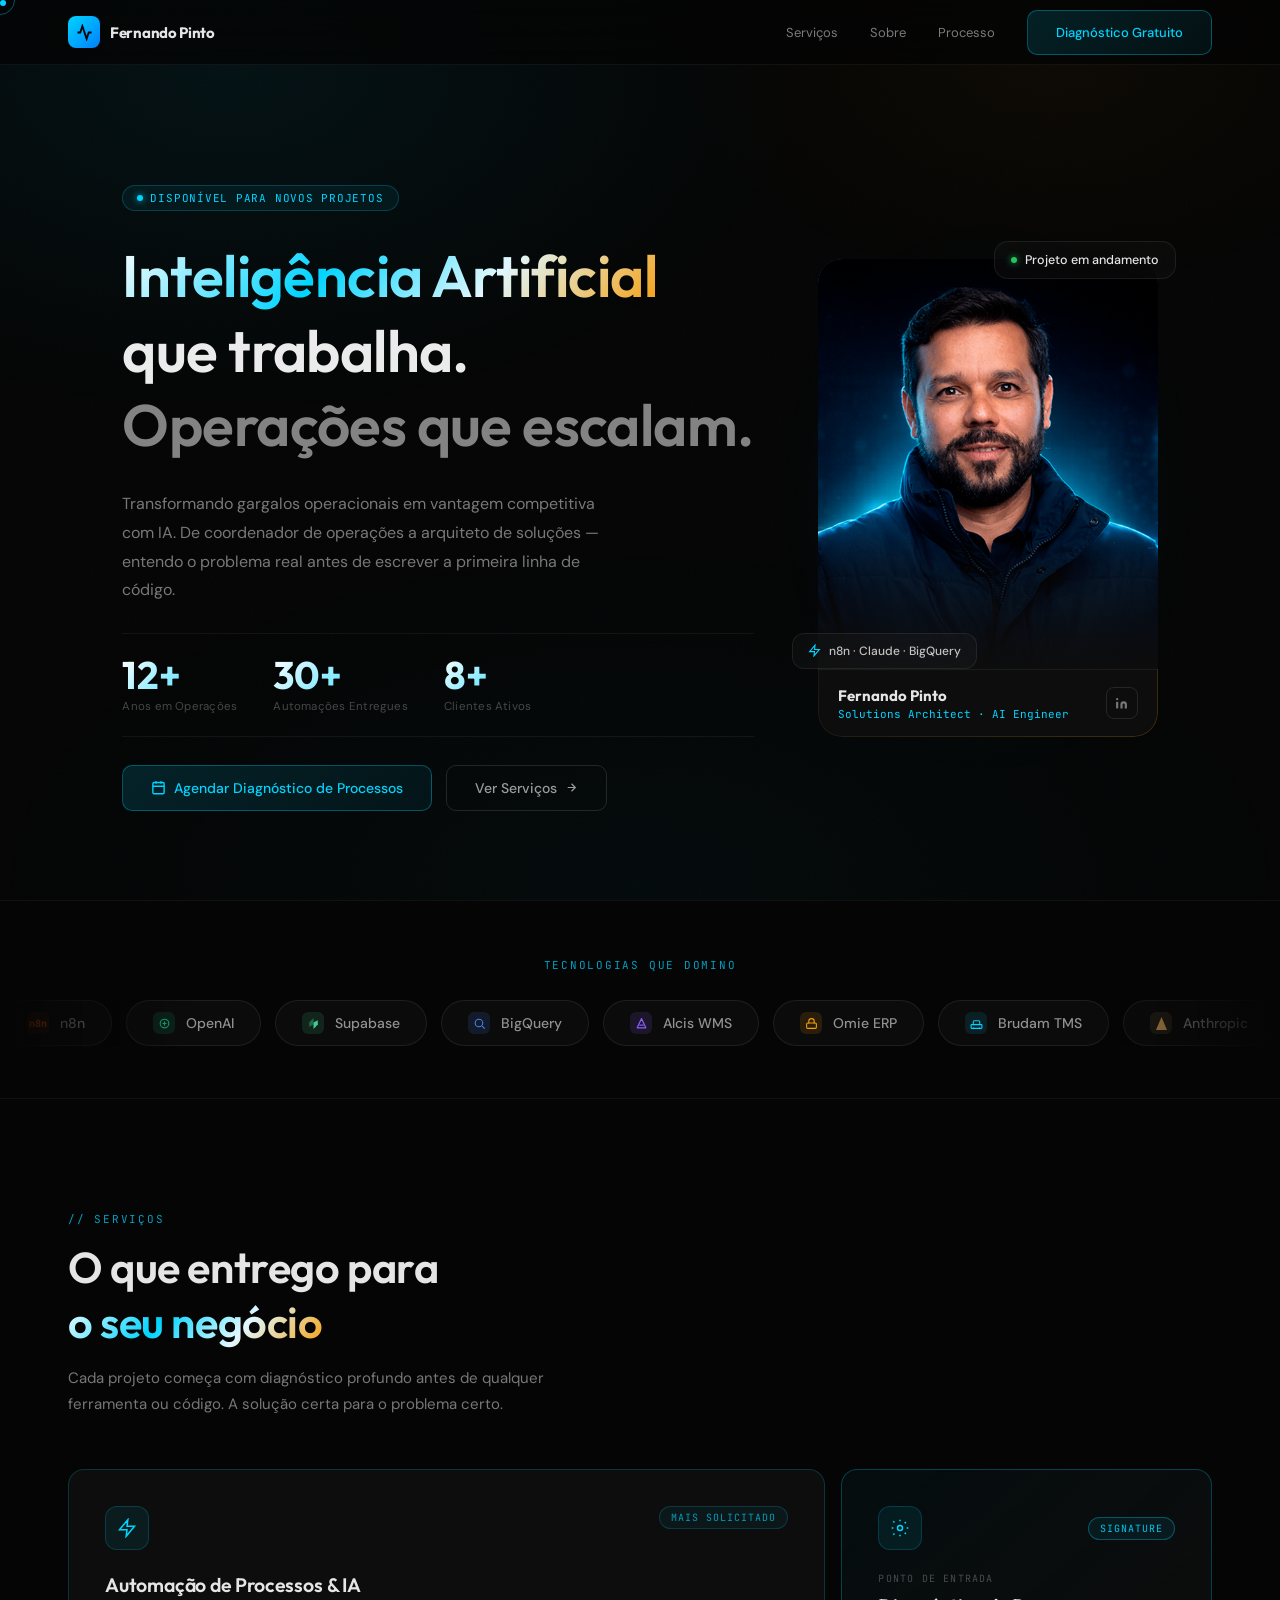
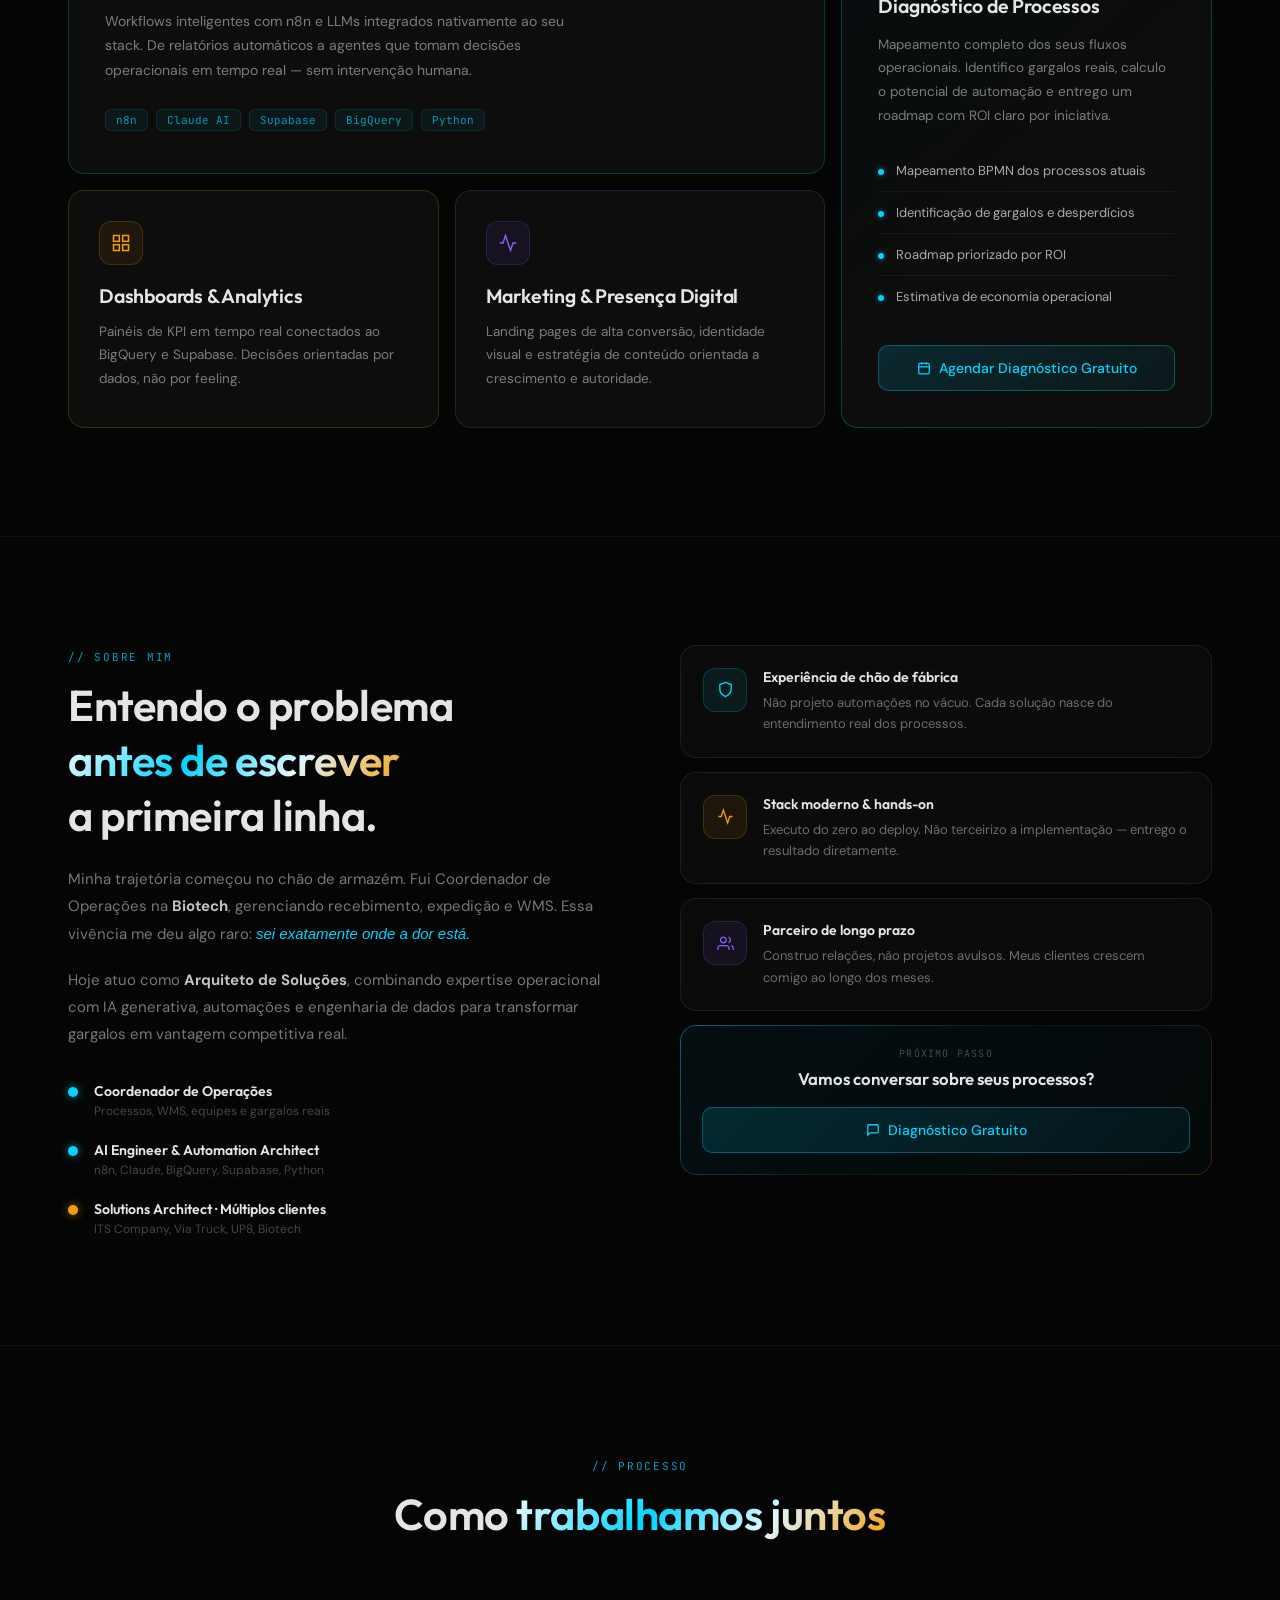
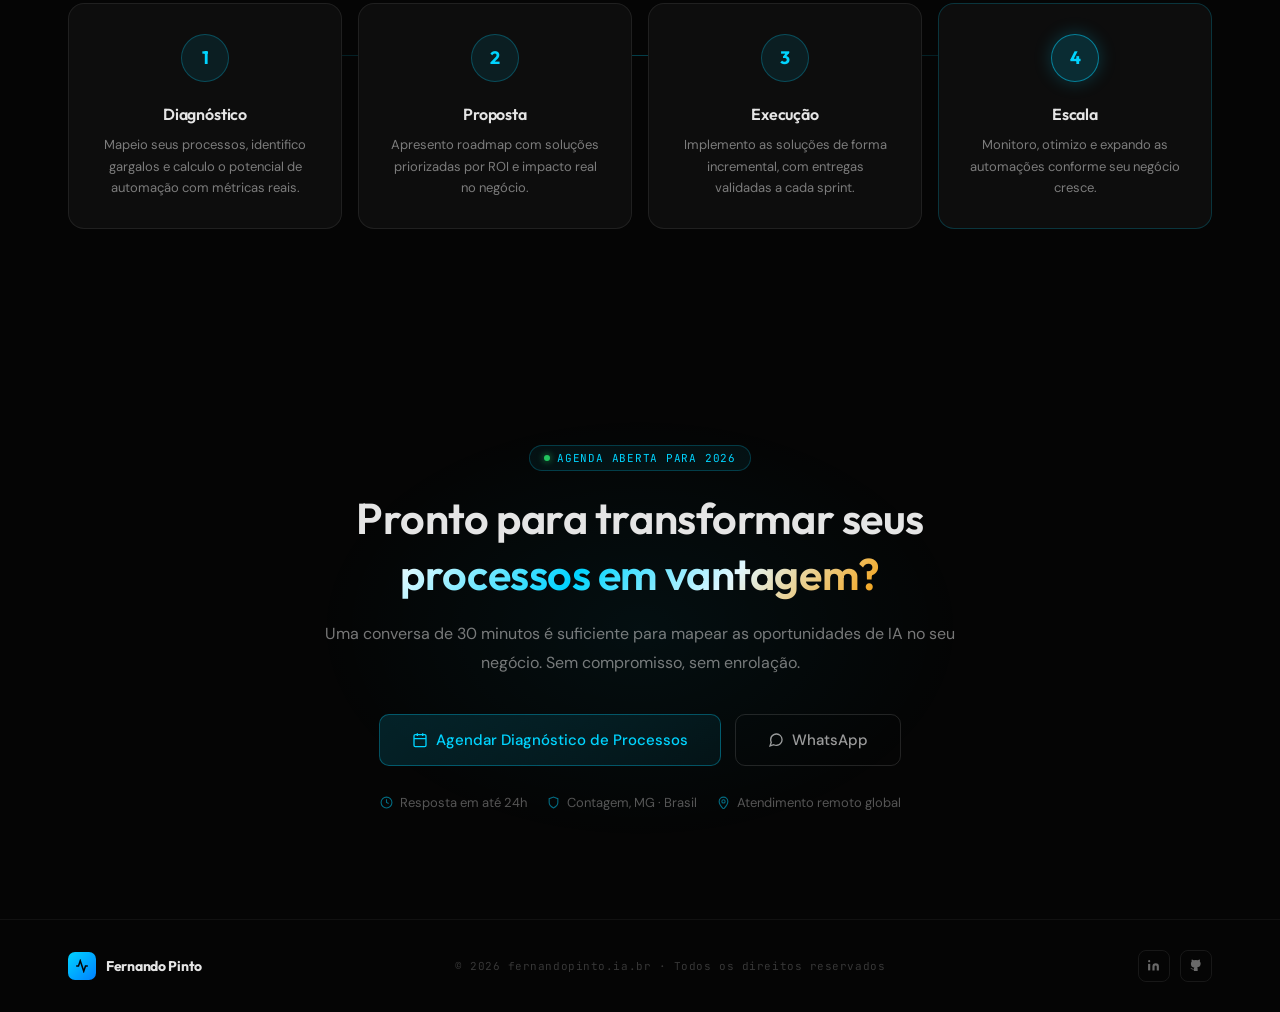
==== commit b73ed089: "Rename indexBK.html to index.html" ====
--- a/index.html
+++ b/index.html
@@ -3,18 +3,7 @@
 <head>
 <meta charset="UTF-8">
 <meta name="viewport" content="width=device-width, initial-scale=1.0">
-<title>Fernando Pinto · Automação com IA para Operações e Negócios</title>
-<link rel="icon" href="favicon_fp.png" type="image/png">
-<meta name="description" content="Fernando Pinto desenvolve automações com IA, integra sistemas e cria dashboards para reduzir custos operacionais, eliminar retrabalho e acelerar decisões.">
-<meta name="keywords" content="automação com IA, n8n, inteligência artificial para empresas, integração de sistemas, dashboards, BigQuery, automação de processos">
-<meta name="author" content="Fernando Pinto">
-<meta name="robots" content="index, follow">
-<meta property="og:title" content="Fernando Pinto · Automação com IA para Operações e Negócios">
-<meta property="og:description" content="Automação com IA, integração de sistemas e dashboards para reduzir custos operacionais e escalar processos.">
-<meta property="og:type" content="website">
-<meta property="og:url" content="https://fernandopinto.ia.br/">
-<meta property="og:image" content="https://fernandopinto.ia.br/perfil-fernando.png">
-<meta name="twitter:card" content="summary_large_image">
+<title>Fernando Pinto · Arquiteto de Soluções IA</title>
 <link rel="preconnect" href="https://fonts.googleapis.com">
 <link href="https://fonts.googleapis.com/css2?family=Outfit:wght@300;400;500;600;700;800&family=DM+Sans:ital,opsz,wght@0,9..40,300;0,9..40,400;0,9..40,500;1,9..40,400&family=JetBrains+Mono:wght@400;500&display=swap" rel="stylesheet">
 <style>
@@ -282,7 +271,7 @@
   background:linear-gradient(135deg,var(--c),#0080ff);
   display:flex;align-items:center;justify-content:center;
 }
-.nlogo-tx{font-family:'Outfit',sans-serif;font-weight:600;font-size:16px;letter-spacing:-0.01em;background:linear-gradient(120deg,#ffffff,#00d4ff);-webkit-background-clip:text;-webkit-text-fill-color:transparent;background-clip:text;}
+.nlogo-tx{font-family:'Outfit',sans-serif;font-weight:700;font-size:15px;letter-spacing:-.02em;}
 .nlinks{display:flex;align-items:center;gap:32px;}
 .nl{font-size:13px;color:rgba(255,255,255,.48);transition:color .2s;}
 .nl:hover{color:#fff;}
@@ -560,23 +549,6 @@
   .proc-g{grid-template-columns:1fr;}
 }
 </style>
-
-<script type="application/ld+json">
-{
-  "@context":"https://schema.org",
-  "@type":"ProfessionalService",
-  "name":"Fernando Pinto",
-  "url":"https://fernandopinto.ia.br/",
-  "image":"https://fernandopinto.ia.br/perfil-fernando.png",
-  "description":"Automação com IA, integração de sistemas, dashboards e otimização de processos para empresas.",
-  "areaServed":"BR",
-  "sameAs":[
-    "https://www.linkedin.com/in/fernandopinto-ia/",
-    "https://github.com/fernandopinto"
-  ]
-}
-</script>
-
 </head>
 <body>
 
@@ -594,14 +566,16 @@
 <nav id="nav">
   <div class="wrap">
     <div class="nav-in">
-      <a href="#hero" class="nlogo" onclick="window.scrollTo({top:0,behavior:'smooth'})" style="gap:0;">
+      <div class="nlogo">
+        <div class="nlogo-ic">
+          <svg width="17" height="17" viewBox="0 0 24 24" fill="none" stroke="#050505" stroke-width="2.6"><polyline points="22 12 18 12 15 21 9 3 6 12 2 12"/></svg>
+        </div>
         <span class="nlogo-tx">Fernando Pinto</span>
-      </a>
+      </div>
       <div class="nlinks">
         <a href="#svc"  class="nl">Serviços</a>
         <a href="#about" class="nl">Sobre</a>
         <a href="#proc" class="nl">Processo</a>
-        <a href="#results" class="nl">Resultados</a>
         <a href="#cta"  class="btn btn-p nbtn">Diagnóstico Gratuito</a>
       </div>
       <div class="nhbg" onclick="toggleMenu()">
@@ -612,7 +586,6 @@
       <a href="#svc"   onclick="toggleMenu()">Serviços</a>
       <a href="#about" onclick="toggleMenu()">Sobre</a>
       <a href="#proc"  onclick="toggleMenu()">Processo</a>
-      <a href="#results" onclick="toggleMenu()">Resultados</a>
       <a href="#cta"   class="btn btn-p" style="justify-content:center;" onclick="toggleMenu()">Diagnóstico Gratuito</a>
     </div>
   </div>
@@ -632,35 +605,25 @@
         </div>
 
         <h1 class="h1 rev d1">
-          <span class="grad-text">Automação com IA</span><br>
-          <span style="color:rgba(255,255,255,.92);">que reduz custo operacional</span><br>
-          <span style="color:rgba(255,255,255,.5);">e elimina retrabalho.</span>
+          <span class="grad-text">Inteligência Artificial</span><br>
+          <span style="color:rgba(255,255,255,.92);">que trabalha.</span><br>
+          <span style="color:rgba(255,255,255,.5);">Operações que escalam.</span>
         </h1>
 
-        <p class="rev d2" style="max-width:560px;font-size:16px;line-height:1.8;color:var(--tm);">
-          Automatizo processos, elimino tarefas manuais e integro sistemas com IA para reduzir erros, tempo perdido e custo operacional. Primeiro entendo o processo real. Depois desenho a solução certa.
+        <p class="rev d2" style="max-width:488px;font-size:16px;line-height:1.8;color:var(--tm);">
+          Transformando gargalos operacionais em vantagem competitiva com IA. De coordenador de operações a arquiteto de soluções — entendo o problema real antes de escrever a primeira linha de código.
         </p>
 
         <div class="hero-stats rev d3">
           <div><div class="sn">12+</div><div class="sl">Anos em Operações</div></div>
-          <div><div class="sn">30+</div><div class="sl">Fluxos e automações</div></div>
-          <div><div class="sn">8+</div><div class="sl">Marcas e projetos</div></div>
-        </div>
-
-        <div class="rev d3" style="margin-top:-8px;">
-          <div style="font-size:12px;color:rgba(255,255,255,.34);margin-bottom:10px;">Projetos e experiências com:</div>
-          <div style="display:flex;gap:10px;flex-wrap:wrap;">
-            <span class="sp" style="color:rgba(255,255,255,.72);border-color:rgba(255,255,255,.08);background:rgba(255,255,255,.03);">Biotech Logística</span>
-            <span class="sp" style="color:rgba(255,255,255,.72);border-color:rgba(255,255,255,.08);background:rgba(255,255,255,.03);">ITS Company</span>
-            <span class="sp" style="color:rgba(255,255,255,.72);border-color:rgba(255,255,255,.08);background:rgba(255,255,255,.03);">Via Truck</span>
-            <span class="sp" style="color:rgba(255,255,255,.72);border-color:rgba(255,255,255,.08);background:rgba(255,255,255,.03);">UP8 Company</span>
-          </div>
+          <div><div class="sn">30+</div><div class="sl">Automações Entregues</div></div>
+          <div><div class="sn">8+</div><div class="sl">Clientes Ativos</div></div>
         </div>
 
         <div class="hero-ctas rev d4">
           <a href="#cta" class="btn btn-p">
             <svg width="15" height="15" viewBox="0 0 24 24" fill="none" stroke="currentColor" stroke-width="2.2"><rect x="3" y="4" width="18" height="18" rx="2"/><line x1="16" y1="2" x2="16" y2="6"/><line x1="8" y1="2" x2="8" y2="6"/><line x1="3" y1="10" x2="21" y2="10"/></svg>
-            Agendar Diagnóstico Gratuito (30 min)
+            Agendar Diagnóstico de Processos
           </a>
           <a href="#svc" class="btn btn-g">
             Ver Serviços
@@ -834,7 +797,7 @@
     <div class="svc-hd rev">
       <span class="sec-label">// Serviços</span>
       <h2 class="h2" style="margin-top:12px;">O que entrego para<br><span class="grad-text">o seu negócio</span></h2>
-      <p>Cada projeto começa entendendo onde sua operação perde tempo, dinheiro e controle. Só depois entra ferramenta, automação e IA.</p>
+      <p>Cada projeto começa com diagnóstico profundo antes de qualquer ferramenta ou código. A solução certa para o problema certo.</p>
     </div>
 
     <div class="bg" id="bentoGrid">
@@ -848,8 +811,8 @@
           <span class="btag btag-c">Mais solicitado</span>
         </div>
         <h3 class="h3" style="margin-bottom:10px;">Automação de Processos &amp; IA</h3>
-        <p style="font-size:14px;color:var(--tm);line-height:1.76;max-width:520px;">
-          Automatizo tarefas repetitivas, conecto sistemas e crio fluxos com IA que reduzem retrabalho, aceleram a operação e dão mais controle para sua equipe sem aumentar a complexidade.
+        <p style="font-size:14px;color:var(--tm);line-height:1.76;max-width:480px;">
+          Workflows inteligentes com n8n e LLMs integrados nativamente ao seu stack. De relatórios automáticos a agentes que tomam decisões operacionais em tempo real — sem intervenção humana.
         </p>
         <div style="display:flex;flex-wrap:wrap;gap:8px;margin-top:26px;">
           <span class="sp">n8n</span>
@@ -871,13 +834,13 @@
         <div style="font-family:var(--fm);font-size:10px;letter-spacing:.12em;color:var(--tf);text-transform:uppercase;margin-bottom:8px;">Ponto de entrada</div>
         <h3 class="h3" style="margin-bottom:14px;line-height:1.3;">Diagnóstico de Processos</h3>
         <p style="font-size:13.5px;color:var(--tm);line-height:1.76;margin-bottom:22px;">
-          Em uma análise objetiva, identifico onde sua empresa está perdendo tempo, dinheiro e previsibilidade. Você recebe um plano claro do que automatizar primeiro e onde está o maior retorno.
+          Mapeamento completo dos seus fluxos operacionais. Identifico gargalos reais, calculo o potencial de automação e entrego um roadmap com ROI claro por iniciativa.
         </p>
         <div style="margin-bottom:28px;">
-          <div class="df"><div class="dbullet"></div><span style="font-size:13px;color:rgba(255,255,255,.65);">Onde automatizar primeiro</span></div>
-          <div class="df"><div class="dbullet"></div><span style="font-size:13px;color:rgba(255,255,255,.65);">Quais gargalos estão travando a escala</span></div>
-          <div class="df"><div class="dbullet"></div><span style="font-size:13px;color:rgba(255,255,255,.65);">Quanto sua operação pode economizar</span></div>
-          <div class="df"><div class="dbullet"></div><span style="font-size:13px;color:rgba(255,255,255,.65);">Roadmap priorizado por impacto e ROI</span></div>
+          <div class="df"><div class="dbullet"></div><span style="font-size:13px;color:rgba(255,255,255,.65);">Mapeamento BPMN dos processos atuais</span></div>
+          <div class="df"><div class="dbullet"></div><span style="font-size:13px;color:rgba(255,255,255,.65);">Identificação de gargalos e desperdícios</span></div>
+          <div class="df"><div class="dbullet"></div><span style="font-size:13px;color:rgba(255,255,255,.65);">Roadmap priorizado por ROI</span></div>
+          <div class="df"><div class="dbullet"></div><span style="font-size:13px;color:rgba(255,255,255,.65);">Estimativa de economia operacional</span></div>
         </div>
         <a href="#cta" class="btn btn-p" style="width:100%;justify-content:center;">
           <svg width="14" height="14" viewBox="0 0 24 24" fill="none" stroke="currentColor" stroke-width="2.2"><rect x="3" y="4" width="18" height="18" rx="2"/><line x1="16" y1="2" x2="16" y2="6"/><line x1="8" y1="2" x2="8" y2="6"/><line x1="3" y1="10" x2="21" y2="10"/></svg>
@@ -892,7 +855,7 @@
         </div>
         <h3 class="h3" style="margin-bottom:10px;">Dashboards &amp; Analytics</h3>
         <p style="font-size:13.5px;color:var(--tm);line-height:1.74;">
-          Dashboards que transformam dados dispersos em visão clara de operação, desempenho e prioridade. Menos feeling, mais decisão com contexto.
+          Painéis de KPI em tempo real conectados ao BigQuery e Supabase. Decisões orientadas por dados, não por feeling.
         </p>
       </div>
 
@@ -903,7 +866,7 @@
         </div>
         <h3 class="h3" style="margin-bottom:10px;">Marketing &amp; Presença Digital</h3>
         <p style="font-size:13.5px;color:var(--tm);line-height:1.74;">
-          Páginas, identidade e presença digital com foco em autoridade, clareza de oferta e geração de oportunidade comercial.
+          Landing pages de alta conversão, identidade visual e estratégia de conteúdo orientada a crescimento e autoridade.
         </p>
       </div>
 
@@ -922,26 +885,26 @@
       <div class="rev">
         <span class="sec-label">// Sobre mim</span>
         <h2 class="h2" style="margin-top:12px;margin-bottom:22px;">
-          Entendo o problema de negócio<br><span class="grad-text">antes de escrever</span><br>a solução.
+          Entendo o problema<br><span class="grad-text">antes de escrever</span><br>a primeira linha.
         </h2>
         <p style="font-size:15px;color:var(--tm);line-height:1.82;margin-bottom:18px;">
-          Atuo como <strong style="color:rgba(255,255,255,.76);">Arquiteto de Soluções com Inteligência Artificial</strong>, ajudando empresas a eliminar gargalos, automatizar processos e escalar operações com eficiência.
+          Minha trajetória começou no chão de armazém. Fui Coordenador de Operações na <strong style="color:rgba(255,255,255,.76);">Biotech</strong>, gerenciando recebimento, expedição e WMS. Essa vivência me deu algo raro: <em style="color:var(--c);">sei exatamente onde a dor está.</em>
         </p>
         <p style="font-size:15px;color:var(--tm);line-height:1.82;margin-bottom:34px;">
-          Minha abordagem combina visão estratégica de negócio com execução técnica, conectando dados, sistemas e IA para transformar operações complexas em estruturas simples, inteligentes e escaláveis.
+          Hoje atuo como <strong style="color:rgba(255,255,255,.76);">Arquiteto de Soluções</strong>, combinando expertise operacional com IA generativa, automações e engenharia de dados para transformar gargalos em vantagem competitiva real.
         </p>
         <div style="display:flex;flex-direction:column;gap:22px;">
           <div class="tli">
             <div class="tld"></div>
-            <div><div class="tln">Arquitetura de Soluções com IA</div><div class="tls">Automação, integração de sistemas e inteligência operacional</div></div>
+            <div><div class="tln">Coordenador de Operações </div><div class="tls">Processos, WMS, equipes e gargalos reais</div></div>
           </div>
           <div class="tli">
             <div class="tld"></div>
-            <div><div class="tln">Execução técnica completa</div><div class="tls">n8n, BigQuery, Supabase, LLMs e engenharia de dados</div></div>
+            <div><div class="tln">AI Engineer &amp; Automation Architect</div><div class="tls">n8n, Claude, BigQuery, Supabase, Python</div></div>
           </div>
           <div class="tli">
             <div class="tld am"></div>
-            <div><div class="tln">Atuação em múltiplos segmentos</div><div class="tls">Logística, operações, dados e transformação digital</div></div>
+            <div><div class="tln">Solutions Architect · Múltiplos clientes</div><div class="tls">ITS Company, Via Truck, UP8, Biotech</div></div>
           </div>
         </div>
       </div>
@@ -996,51 +959,6 @@
 <!-- ═══════════════════════════════════
   CTA / CONTACT
 ═══════════════════════════════════════ -->
-
-<section id="results" class="section" style="padding:0 0 108px;">
-  <div class="wrap">
-    <div style="text-align:center;margin-bottom:34px;" class="rev">
-      <span class="sec-label">// Resultados</span>
-      <h2 class="h2" style="margin-top:12px;">Aplicação prática em <span class="grad-text">operações reais</span></h2>
-      <p style="max-width:760px;margin:14px auto 0;font-size:15px;color:var(--tm);line-height:1.8;">
-        O objetivo aqui não é só falar de tecnologia. É mostrar o tipo de impacto que a automação certa gera na rotina, no custo e na velocidade da operação.
-      </p>
-    </div>
-
-    <div class="bg" style="grid-template-columns:repeat(3,1fr);">
-      <div class="bc bc-c pd-md rev d1">
-        <div class="ib ib-c" style="margin-bottom:18px;">
-          <svg width="20" height="20" viewBox="0 0 24 24" fill="none" stroke="var(--c)" stroke-width="1.8"><path d="M3 3v18h18"/><path d="M7 15l4-4 3 3 5-6"/></svg>
-        </div>
-        <h3 class="h3" style="margin-bottom:10px;">Operação mais rápida</h3>
-        <p style="font-size:13.5px;color:var(--tm);line-height:1.74;">
-          Automatizações para reduzir etapas manuais, acelerar retorno interno e dar fluidez a processos que dependem de várias pessoas.
-        </p>
-      </div>
-
-      <div class="bc bc-a pd-md rev d2">
-        <div class="ib ib-a" style="margin-bottom:18px;">
-          <svg width="20" height="20" viewBox="0 0 24 24" fill="none" stroke="var(--amb)" stroke-width="1.8"><path d="M12 1v22"/><path d="M17 5H9.5a3.5 3.5 0 0 0 0 7H14.5a3.5 3.5 0 0 1 0 7H6"/></svg>
-        </div>
-        <h3 class="h3" style="margin-bottom:10px;">Menos custo invisível</h3>
-        <p style="font-size:13.5px;color:var(--tm);line-height:1.74;">
-          O foco não é só tecnologia. É cortar retrabalho, erro operacional, demora de resposta e desperdício escondido no dia a dia.
-        </p>
-      </div>
-
-      <div class="bc bc-p pd-md rev d3">
-        <div class="ib ib-p" style="margin-bottom:18px;">
-          <svg width="20" height="20" viewBox="0 0 24 24" fill="none" stroke="var(--pur)" stroke-width="1.8"><path d="M4 7h16"/><path d="M4 12h10"/><path d="M4 17h7"/></svg>
-        </div>
-        <h3 class="h3" style="margin-bottom:10px;">Clareza para decidir</h3>
-        <p style="font-size:13.5px;color:var(--tm);line-height:1.74;">
-          Dashboards e fluxos com IA para dar visibilidade do que está travando a operação e do que precisa ser priorizado agora.
-        </p>
-      </div>
-    </div>
-  </div>
-</section>
-
 <section id="cta" class="section">
   <div class="wrap">
     <div class="cta-in rev">
@@ -1053,12 +971,12 @@
           Pronto para transformar seus<br><span class="grad-text">processos em vantagem?</span>
         </h2>
         <p style="font-size:16px;color:var(--tm);line-height:1.8;margin-bottom:36px;">
-          Em 30 minutos eu consigo mostrar onde sua operação pode ganhar velocidade, reduzir retrabalho e criar uma base real para escalar com IA. Sem enrolação.
+          Uma conversa de 30 minutos é suficiente para mapear as oportunidades de IA no seu negócio. Sem compromisso, sem enrolação.
         </p>
         <div style="display:flex;gap:14px;justify-content:center;flex-wrap:wrap;">
           <a href="mailto:eu@fernandopinto.ia.br" class="btn btn-p" style="font-size:15px;padding:15px 32px;">
             <svg width="16" height="16" viewBox="0 0 24 24" fill="none" stroke="currentColor" stroke-width="2"><rect x="3" y="4" width="18" height="18" rx="2"/><line x1="16" y1="2" x2="16" y2="6"/><line x1="8" y1="2" x2="8" y2="6"/><line x1="3" y1="10" x2="21" y2="10"/></svg>
-            Agendar Diagnóstico Gratuito (30 min)
+            Agendar Diagnóstico de Processos
           </a>
           <a href="https://wa.me/5531996158654" target="_blank" class="btn btn-g" style="font-size:15px;padding:15px 32px;">
             <svg width="16" height="16" viewBox="0 0 24 24" fill="none" stroke="currentColor" stroke-width="2"><path d="M21 11.5a8.38 8.38 0 0 1-.9 3.8 8.5 8.5 0 0 1-7.6 4.7 8.38 8.38 0 0 1-3.8-.9L3 21l1.9-5.7a8.38 8.38 0 0 1-.9-3.8 8.5 8.5 0 0 1 4.7-7.6 8.38 8.38 0 0 1 3.8-.9h.5a8.48 8.48 0 0 1 8 8v.5z"/></svg>
@@ -1081,9 +999,12 @@
 <footer>
   <div class="wrap">
     <div class="ft-in">
-      <a href="#hero" class="nlogo" onclick="window.scrollTo({top:0,behavior:'smooth'})" style="gap:0;">
+      <div class="nlogo">
+        <div class="nlogo-ic" style="width:28px;height:28px;border-radius:7px;">
+          <svg width="14" height="14" viewBox="0 0 24 24" fill="none" stroke="#050505" stroke-width="2.6"><polyline points="22 12 18 12 15 21 9 3 6 12 2 12"/></svg>
+        </div>
         <span class="nlogo-tx" style="font-size:14px;">Fernando Pinto</span>
-      </a>
+      </div>
       <div class="ft-copy">© 2026 fernandopinto.ia.br · Todos os direitos reservados</div>
       <div style="display:flex;gap:10px;">
         <a href="https://www.linkedin.com/in/fernandopinto-ia" target="_blank" class="ft-sb">
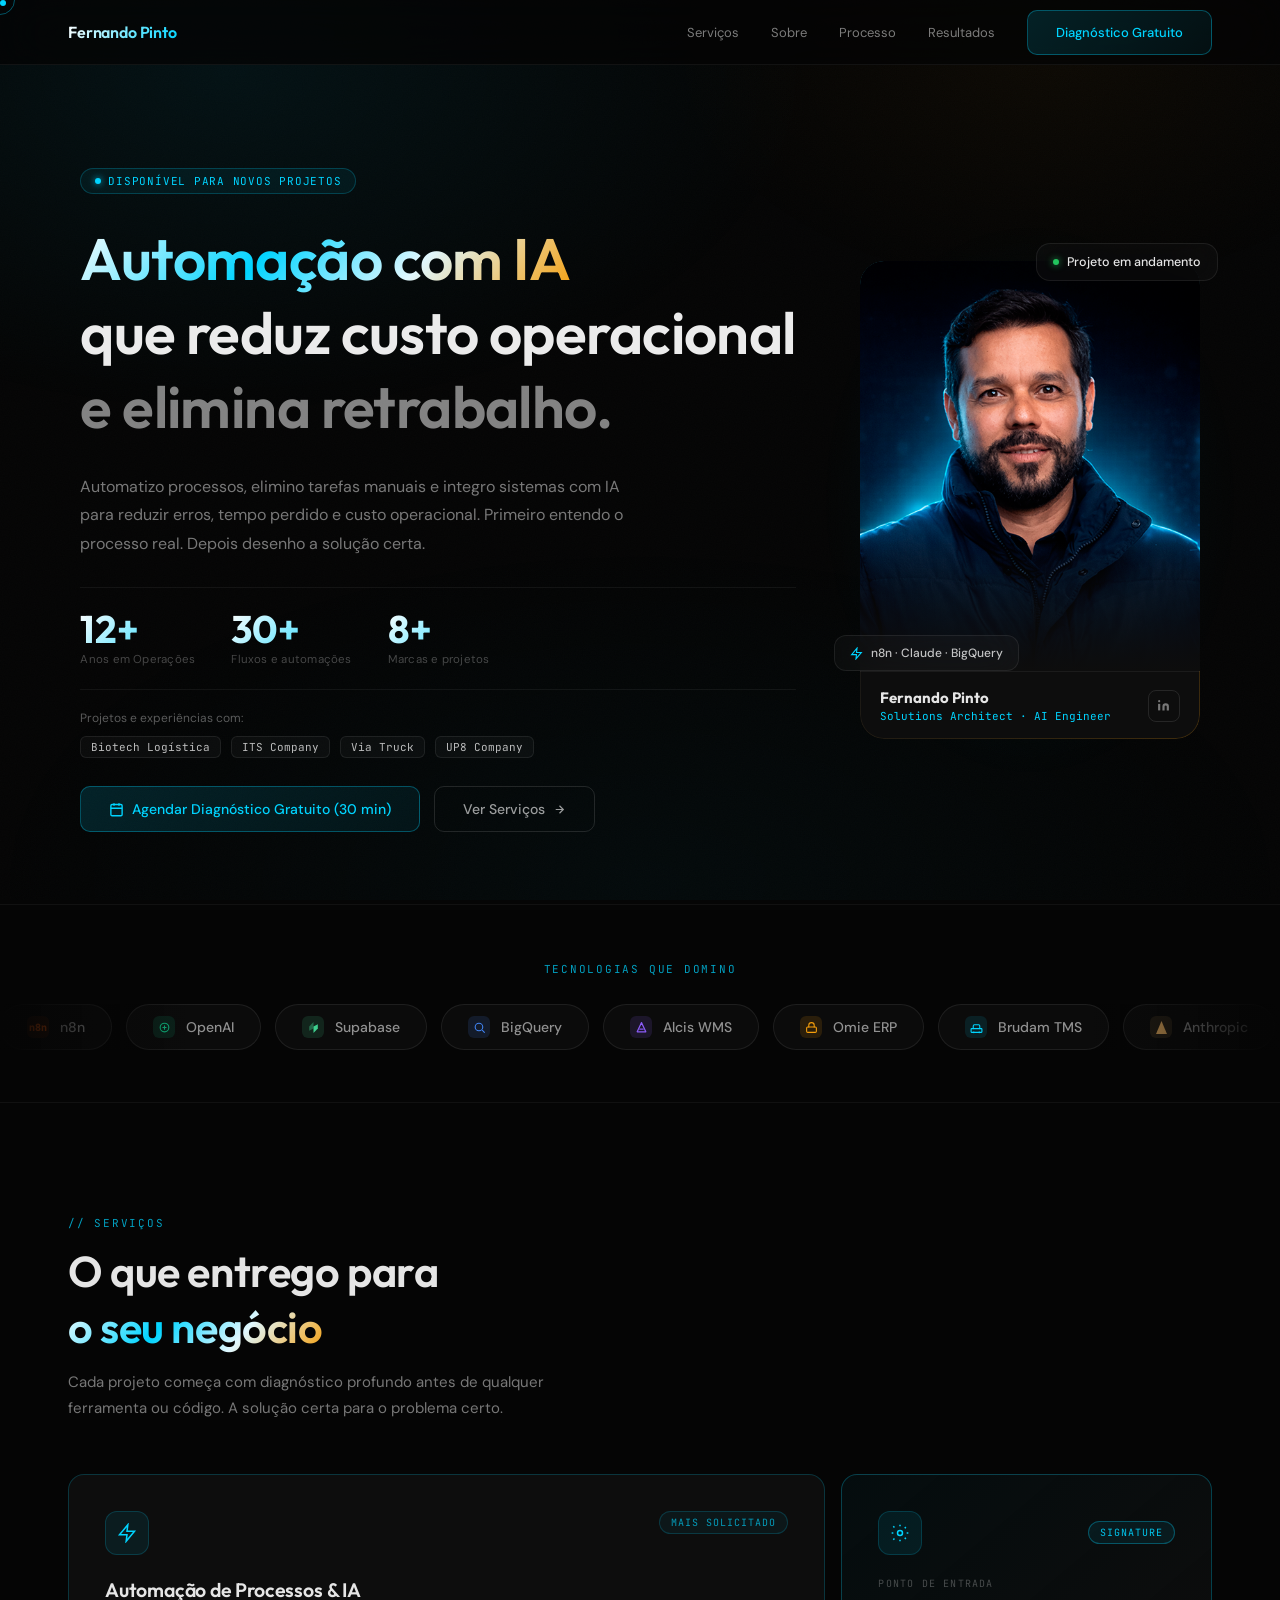
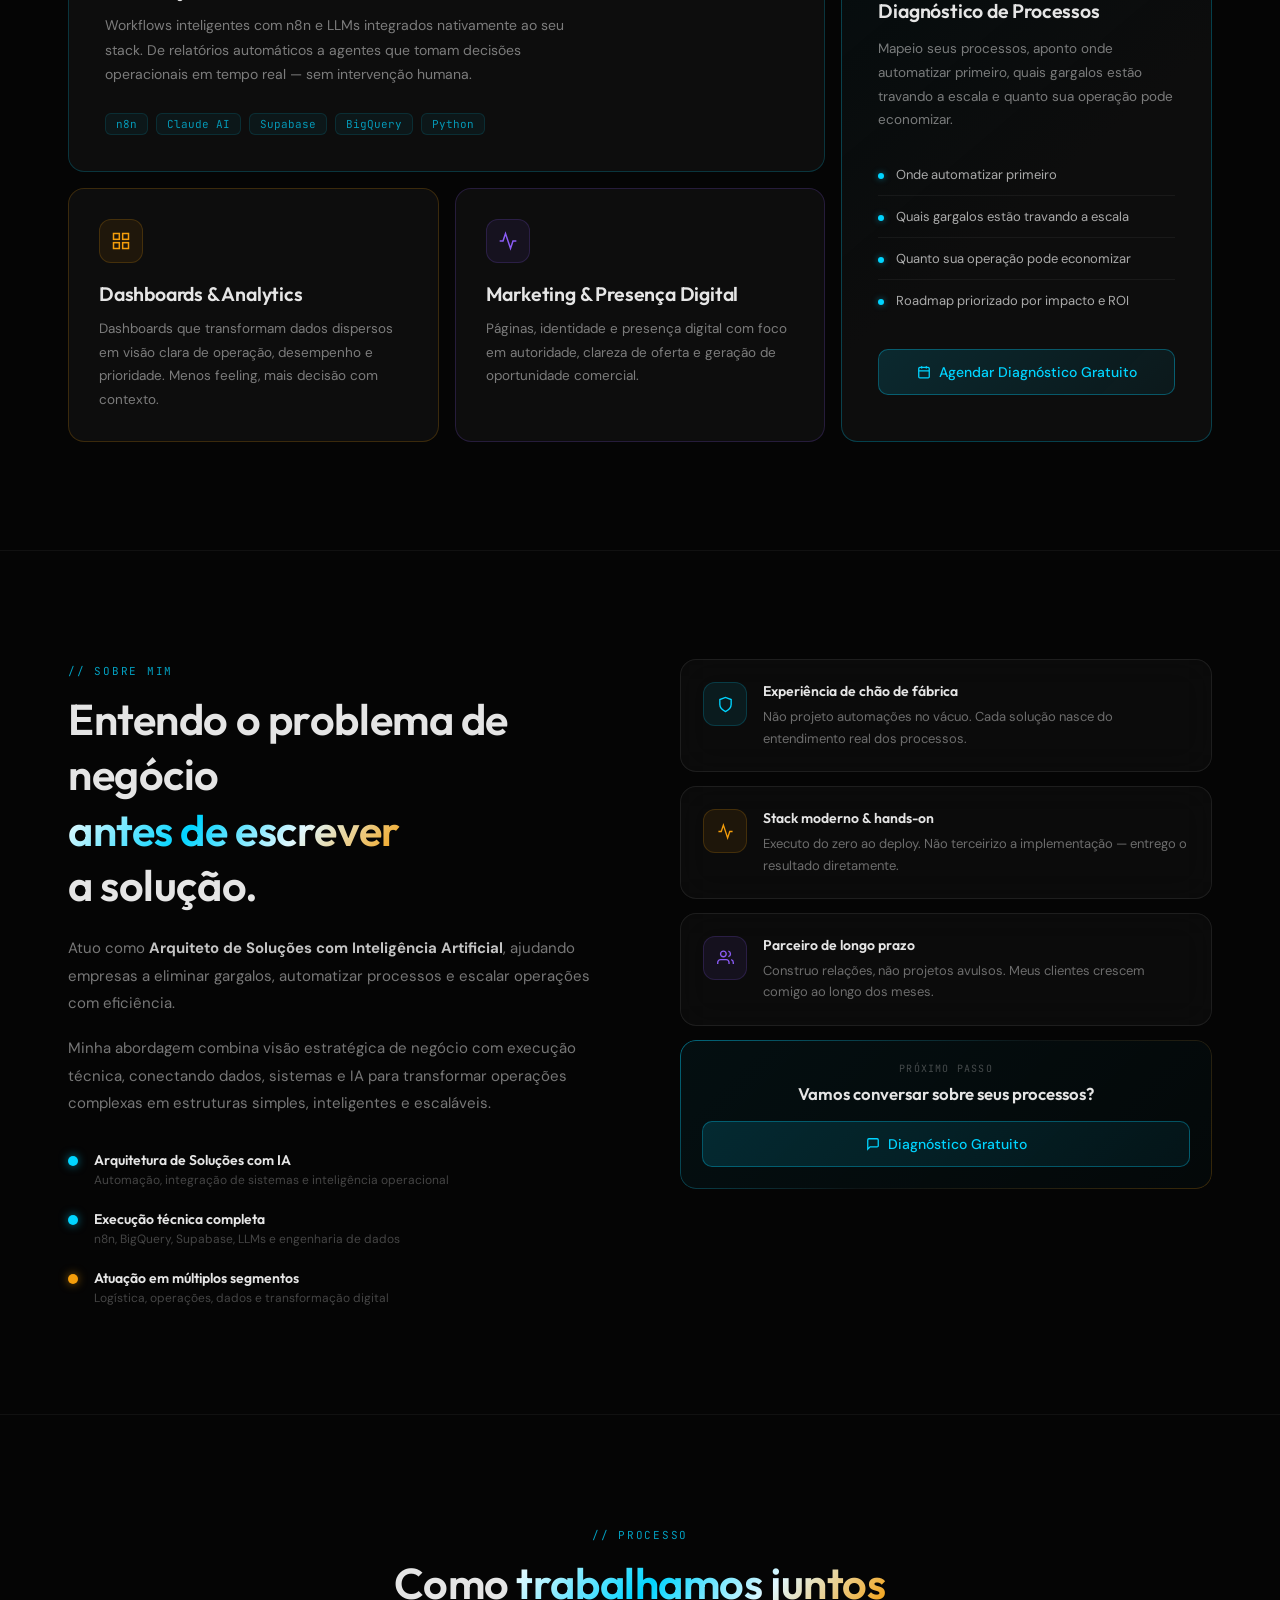
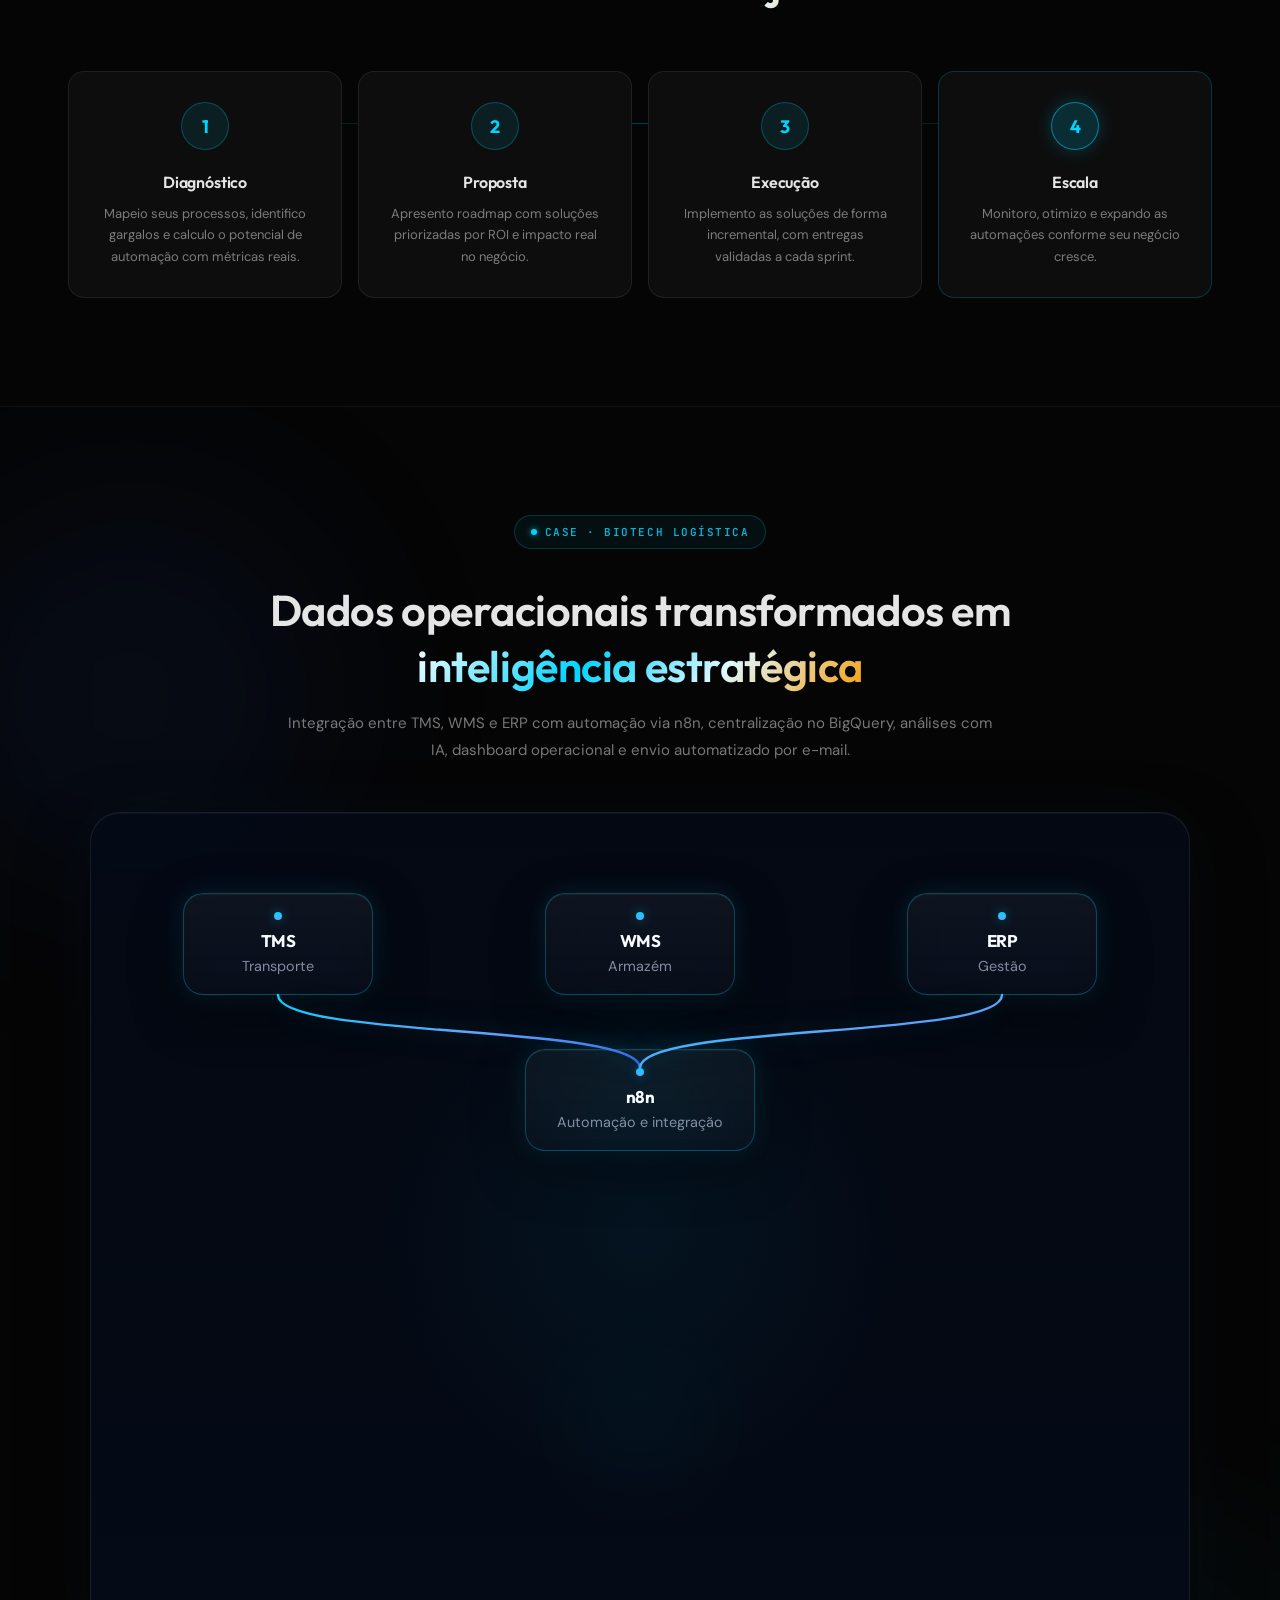
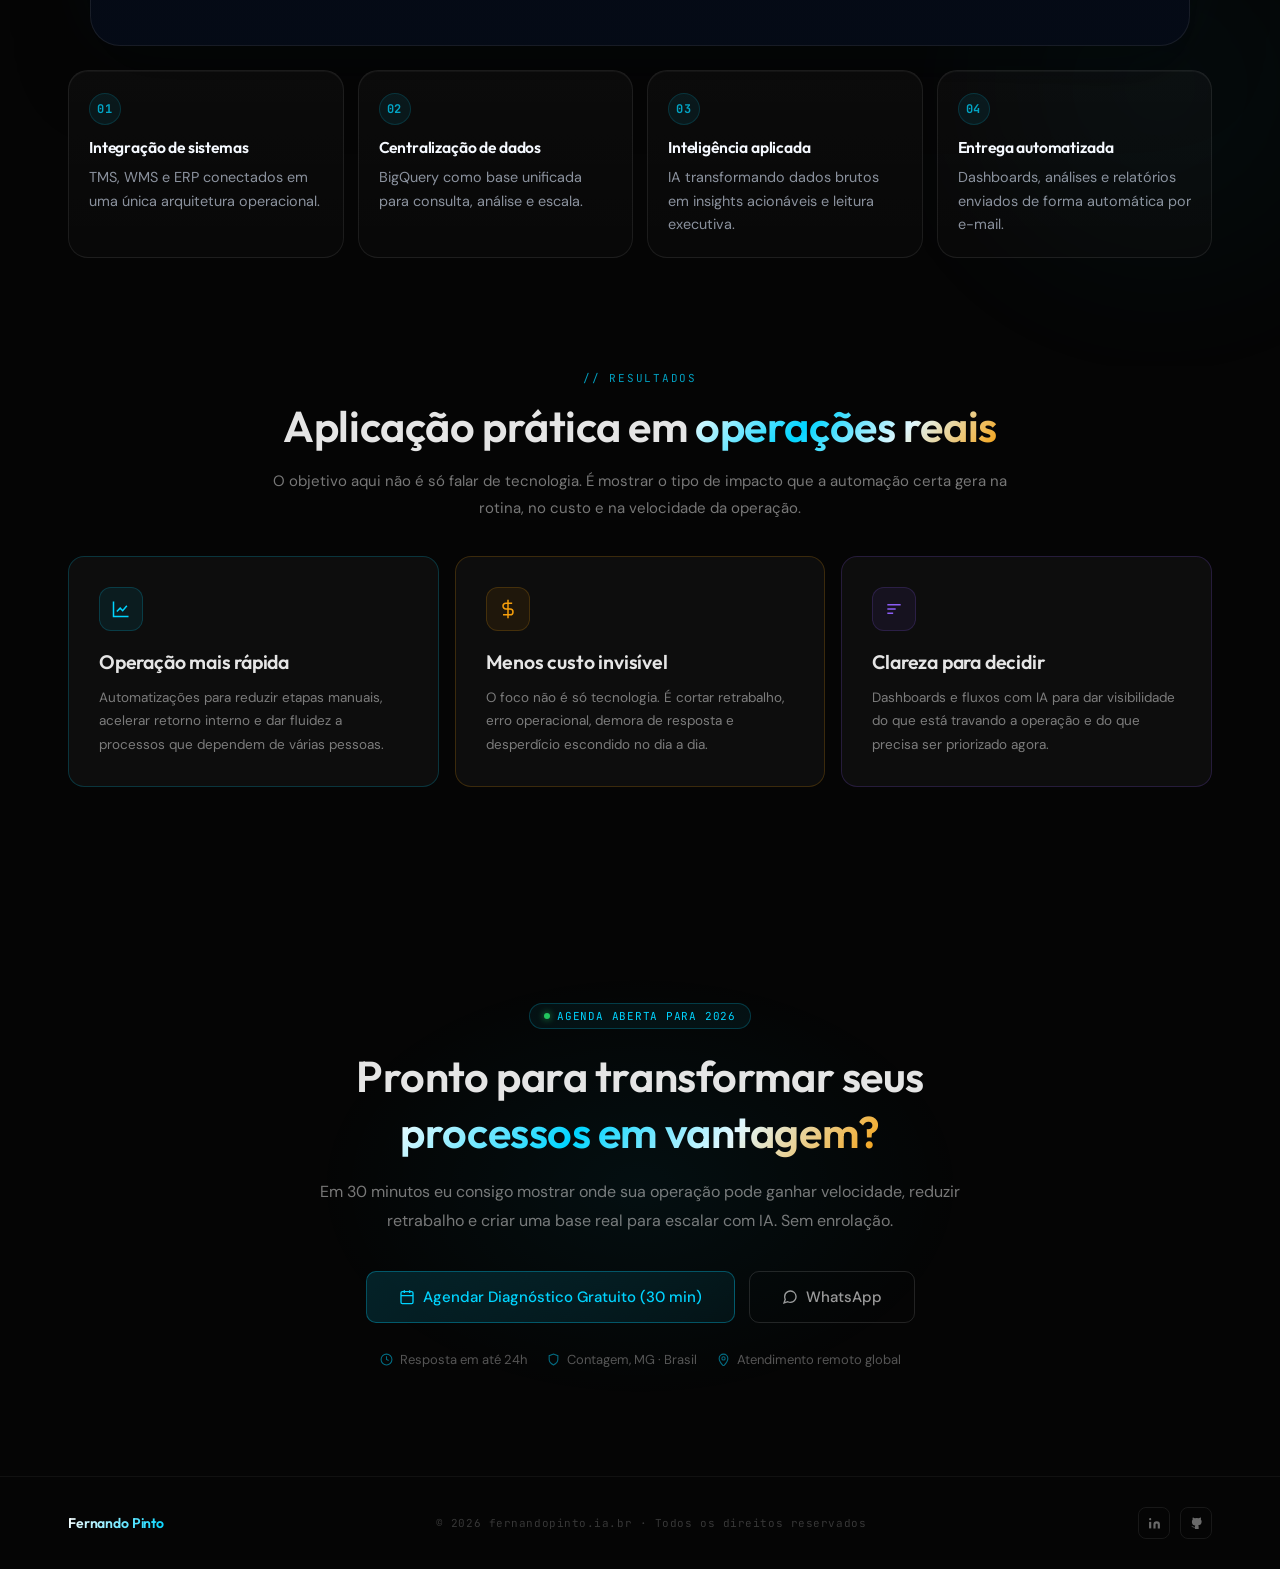
==== commit 3ce69538: "Add files via upload" ====
--- a/index.html
+++ b/index.html
@@ -3,50 +3,75 @@
 <head>
 <meta charset="UTF-8">
 <meta name="viewport" content="width=device-width, initial-scale=1.0">
-<title>Fernando Pinto · Arquiteto de Soluções IA</title>
+<title>Fernando Pinto · Automação com IA para Operações e Negócios</title>
+<link rel="icon" href="favicon_fp.png" type="image/png">
+<meta name="description" content="Fernando Pinto desenvolve automações com IA, integra sistemas e cria dashboards para reduzir custos operacionais, eliminar retrabalho e acelerar decisões.">
+<meta name="keywords" content="automação com IA, n8n, inteligência artificial para empresas, integração de sistemas, dashboards, BigQuery, automação de processos">
+<meta name="author" content="Fernando Pinto">
+<meta name="robots" content="index, follow">
+<meta property="og:title" content="Fernando Pinto · Automação com IA para Operações e Negócios">
+<meta property="og:description" content="Automação com IA, integração de sistemas e dashboards para reduzir custos operacionais e escalar processos.">
+<meta property="og:type" content="website">
+<meta property="og:url" content="https://fernandopinto.ia.br/">
+<meta property="og:image" content="https://fernandopinto.ia.br/perfil-fernando.png">
+<meta name="twitter:card" content="summary_large_image">
 <link rel="preconnect" href="https://fonts.googleapis.com">
-<link href="https://fonts.googleapis.com/css2?family=Outfit:wght@300;400;500;600;700;800&family=DM+Sans:ital,opsz,wght@0,9..40,300;0,9..40,400;0,9..40,500;1,9..40,400&family=JetBrains+Mono:wght@400;500&display=swap" rel="stylesheet">
+<link href="https://fonts.googleapis.com/css2?family=Outfit:wght@300;400;500;600;700;800&family=DM+Sans:ital,opsz,wght@0,9..40,300;0,9..40,400;0,9..40,500;1,9..40,400&family=JetBrains+Mono:wght@400;500&family=Inter:wght@400;500;600;700;800&family=Playfair+Display:wght@700;800&display=swap" rel="stylesheet">
+
+<script type="application/ld+json">
+{
+  "@context":"https://schema.org",
+  "@type":"ProfessionalService",
+  "name":"Fernando Pinto",
+  "url":"https://fernandopinto.ia.br/",
+  "image":"https://fernandopinto.ia.br/perfil-fernando.png",
+  "description":"Automação com IA, integração de sistemas, dashboards e otimização de processos para empresas.",
+  "areaServed":"BR",
+  "sameAs":[
+    "https://www.linkedin.com/in/fernandopinto-ia/",
+    "https://github.com/fernandopinto"
+  ]
+}
+</script>
+
 <style>
-/* ─────────────────────────────────────────────
+/* ═══════════════════════════════════════════════
    RESET
-───────────────────────────────────────────── */
+═══════════════════════════════════════════════ */
 *,*::before,*::after{box-sizing:border-box;margin:0;padding:0;}
 html{scroll-behavior:smooth;font-size:16px;}
 body{background:#050505;color:#e5e5e5;font-family:'DM Sans',sans-serif;overflow-x:hidden;-webkit-font-smoothing:antialiased;}
 a{text-decoration:none;color:inherit;}
 img{display:block;max-width:100%;}
 
-/* ─────────────────────────────────────────────
+/* ═══════════════════════════════════════════════
    VARIABLES
-───────────────────────────────────────────── */
+═══════════════════════════════════════════════ */
 :root{
-  --c:    #00d4ff;
-  --cg:   rgba(0,212,255,0.18);
-  --cs:   rgba(0,212,255,0.06);
-  --cb:   rgba(0,212,255,0.22);
-  --amb:  #f59e0b;
-  --pur:  #8b5cf6;
-  --sur:  #0d0d0d;
-  --bdr:  rgba(255,255,255,0.08);
-  --tm:   rgba(255,255,255,0.46);
-  --tf:   rgba(255,255,255,0.26);
-  --fd:  'Outfit',sans-serif;
-  --fb:  'DM Sans',sans-serif;
+  --c:   #00d4ff;
+  --cg:  rgba(0,212,255,0.18);
+  --cs:  rgba(0,212,255,0.06);
+  --cb:  rgba(0,212,255,0.22);
+  --amb: #f59e0b;
+  --pur: #8b5cf6;
+  --bdr: rgba(255,255,255,0.08);
+  --tm:  rgba(255,255,255,0.46);
+  --tf:  rgba(255,255,255,0.26);
   --fm:  'JetBrains Mono',monospace;
-  --r:    16px;
-  --rl:   24px;
-}
-
-/* ─────────────────────────────────────────────
+  --r:   16px;
+  --rl:  24px;
+}
+
+/* ═══════════════════════════════════════════════
    KEYFRAMES
-───────────────────────────────────────────── */
+═══════════════════════════════════════════════ */
 @keyframes floating{
   0%,100%{transform:translateY(0) rotate(.4deg);}
-  50%     {transform:translateY(-16px) rotate(-.4deg);}
+  50%    {transform:translateY(-16px) rotate(-.4deg);}
 }
 @keyframes float-sm{
   0%,100%{transform:translateY(0);}
-  50%     {transform:translateY(-8px);}
+  50%    {transform:translateY(-8px);}
 }
 @keyframes pulse-glow{
   0%,100%{box-shadow:0 0 24px rgba(0,212,255,.18),0 0 70px rgba(0,212,255,.05);}
@@ -60,16 +85,20 @@
   0%,100%{opacity:1;transform:scale(1);}
   50%    {opacity:.45;transform:scale(.65);}
 }
-
-/* ─────────────────────────────────────────────
+@keyframes nodePulse{
+  0%,100%{box-shadow:0 18px 52px rgba(0,0,0,.36),0 0 20px rgba(96,165,250,.12),inset 0 1px 0 rgba(255,255,255,.055);}
+  50%    {box-shadow:0 18px 52px rgba(0,0,0,.36),0 0 34px rgba(125,211,252,.20),0 0 56px rgba(37,99,235,.10),inset 0 1px 0 rgba(255,255,255,.055);}
+}
+
+/* ═══════════════════════════════════════════════
    LAYOUT
-───────────────────────────────────────────── */
+═══════════════════════════════════════════════ */
 .wrap{max-width:1200px;margin:0 auto;padding:0 28px;}
 .section{position:relative;z-index:1;}
 
-/* ─────────────────────────────────────────────
-   BACKGROUND
-───────────────────────────────────────────── */
+/* ═══════════════════════════════════════════════
+   BACKGROUNDS
+═══════════════════════════════════════════════ */
 .mesh-bg{
   position:fixed;inset:0;z-index:0;pointer-events:none;
   background:
@@ -84,15 +113,14 @@
     linear-gradient(90deg,rgba(255,255,255,.018) 1px,transparent 1px);
   background-size:60px 60px;
 }
-/* grain */
 body::before{
   content:'';position:fixed;inset:0;z-index:1;pointer-events:none;opacity:.02;
   background-image:url("data:image/svg+xml,%3Csvg xmlns='http://www.w3.org/2000/svg' width='300' height='300'%3E%3Cfilter id='n'%3E%3CfeTurbulence type='fractalNoise' baseFrequency='.85' numOctaves='4' stitchTiles='stitch'/%3E%3C/filter%3E%3Crect width='300' height='300' filter='url(%23n)'/%3E%3C/svg%3E");
 }
 
-/* ─────────────────────────────────────────────
+/* ═══════════════════════════════════════════════
    TYPOGRAPHY
-───────────────────────────────────────────── */
+═══════════════════════════════════════════════ */
 h1,h2,h3,h4{
   font-family:'Outfit',sans-serif;
   font-weight:600;
@@ -116,9 +144,9 @@
   color:var(--c);opacity:.75;
 }
 
-/* ─────────────────────────────────────────────
+/* ═══════════════════════════════════════════════
    CHIP
-───────────────────────────────────────────── */
+═══════════════════════════════════════════════ */
 .chip{
   display:inline-flex;align-items:center;gap:7px;
   font-family:var(--fm);font-size:11px;
@@ -127,22 +155,12 @@
   border:1px solid var(--cb);
   color:var(--c);background:var(--cs);
 }
-.dot-c{
-  width:6px;height:6px;border-radius:50%;
-  background:var(--c);box-shadow:0 0 7px rgba(0,212,255,.9);
-  animation:dot-pulse 2s ease-in-out infinite;
-  flex-shrink:0;
-}
-.dot-g{
-  width:6px;height:6px;border-radius:50%;
-  background:#22c55e;box-shadow:0 0 7px rgba(34,197,94,.85);
-  animation:dot-pulse 2.4s ease-in-out infinite;
-  flex-shrink:0;
-}
-
-/* ─────────────────────────────────────────────
+.dot-c{width:6px;height:6px;border-radius:50%;background:var(--c);box-shadow:0 0 7px rgba(0,212,255,.9);animation:dot-pulse 2s ease-in-out infinite;flex-shrink:0;}
+.dot-g{width:6px;height:6px;border-radius:50%;background:#22c55e;box-shadow:0 0 7px rgba(34,197,94,.85);animation:dot-pulse 2.4s ease-in-out infinite;flex-shrink:0;}
+
+/* ═══════════════════════════════════════════════
    BUTTONS
-───────────────────────────────────────────── */
+═══════════════════════════════════════════════ */
 .btn{
   display:inline-flex;align-items:center;gap:8px;
   font-family:'DM Sans',sans-serif;font-size:14px;font-weight:500;
@@ -166,22 +184,12 @@
   transform:translateY(-2px);
 }
 .btn-p:hover::after{opacity:1;}
-
-.btn-g{
-  background:transparent;
-  border:1px solid rgba(255,255,255,.12);
-  color:rgba(255,255,255,.6);
-}
-.btn-g:hover{
-  border-color:rgba(255,255,255,.28);
-  background:rgba(255,255,255,.04);
-  color:rgba(255,255,255,.85);
-  transform:translateY(-2px);
-}
-
-/* ─────────────────────────────────────────────
+.btn-g{background:transparent;border:1px solid rgba(255,255,255,.12);color:rgba(255,255,255,.6);}
+.btn-g:hover{border-color:rgba(255,255,255,.28);background:rgba(255,255,255,.04);color:rgba(255,255,255,.85);transform:translateY(-2px);}
+
+/* ═══════════════════════════════════════════════
    GLASS / GRAD-BORDER
-───────────────────────────────────────────── */
+═══════════════════════════════════════════════ */
 .glass{
   background:rgba(255,255,255,.028);
   backdrop-filter:blur(18px);-webkit-backdrop-filter:blur(18px);
@@ -197,28 +205,23 @@
   pointer-events:none;
 }
 
-/* ─────────────────────────────────────────────
+/* ═══════════════════════════════════════════════
    ICON BOX
-───────────────────────────────────────────── */
+═══════════════════════════════════════════════ */
 .ib{width:44px;height:44px;border-radius:12px;display:flex;align-items:center;justify-content:center;flex-shrink:0;}
 .ib-c{background:rgba(0,212,255,.08);  border:1px solid rgba(0,212,255,.18);}
 .ib-a{background:rgba(245,158,11,.08); border:1px solid rgba(245,158,11,.18);}
 .ib-p{background:rgba(139,92,246,.08); border:1px solid rgba(139,92,246,.18);}
 
-/* ─────────────────────────────────────────────
+/* ═══════════════════════════════════════════════
    BENTO CARDS
-───────────────────────────────────────────── */
+═══════════════════════════════════════════════ */
 .bc{
-  border-radius:var(--r);
-  border:1px solid var(--bdr);
-  background:#0d0d0d;
+  border-radius:var(--r);border:1px solid var(--bdr);background:#0d0d0d;
   overflow:hidden;position:relative;
   transition:transform .38s cubic-bezier(.22,1,.36,1),box-shadow .38s ease;
 }
-.bc::after{
-  content:'';position:absolute;inset:0;border-radius:inherit;
-  opacity:0;transition:opacity .38s ease;pointer-events:none;
-}
+.bc::after{content:'';position:absolute;inset:0;border-radius:inherit;opacity:0;transition:opacity .38s ease;pointer-events:none;}
 .bc:hover{transform:scale(1.023) translateY(-3px);box-shadow:0 24px 64px rgba(0,0,0,.52);}
 .bc:hover::after{opacity:1;}
 .bc-c{border-color:rgba(0,212,255,.2);}
@@ -227,51 +230,30 @@
 .bc-a::after{background:radial-gradient(ellipse at 65% 0%,rgba(245,158,11,.09),transparent 65%);}
 .bc-p{border-color:rgba(139,92,246,.2);}
 .bc-p::after{background:radial-gradient(ellipse at 50% 0%,rgba(139,92,246,.09),transparent 65%);}
-.bc-feat{
-  border-color:rgba(0,212,255,.26);
-  background:linear-gradient(140deg,rgba(0,212,255,.04) 0%,#0d0d0d 55%);
-}
+.bc-feat{border-color:rgba(0,212,255,.26);background:linear-gradient(140deg,rgba(0,212,255,.04) 0%,#0d0d0d 55%);}
 .bc-feat::after{background:radial-gradient(ellipse at 20% 0%,rgba(0,212,255,.1),transparent 55%);}
 
-/* ─────────────────────────────────────────────
+/* ═══════════════════════════════════════════════
    SCROLL REVEAL
-───────────────────────────────────────────── */
-.rev{
-  opacity:0;transform:translateY(30px);
-  transition:opacity .72s cubic-bezier(.22,1,.36,1),transform .72s cubic-bezier(.22,1,.36,1);
-}
+═══════════════════════════════════════════════ */
+.rev{opacity:0;transform:translateY(30px);transition:opacity .72s cubic-bezier(.22,1,.36,1),transform .72s cubic-bezier(.22,1,.36,1);}
 .rev.on{opacity:1;transform:translateY(0);}
 .d1{transition-delay:.10s;}.d2{transition-delay:.20s;}
-.d3{transition-delay:.32s;}.d4{transition-delay:.44s;}
-.d5{transition-delay:.56s;}
-
-/* ─────────────────────────────────────────────
+.d3{transition-delay:.32s;}.d4{transition-delay:.44s;}.d5{transition-delay:.56s;}
+
+/* ═══════════════════════════════════════════════
    STAT
-───────────────────────────────────────────── */
-.sn{
-  font-family:'Outfit',sans-serif;font-weight:700;font-size:2.4rem;line-height:1;
-  background:linear-gradient(135deg,#fff,var(--c));
-  -webkit-background-clip:text;-webkit-text-fill-color:transparent;background-clip:text;
-}
+═══════════════════════════════════════════════ */
+.sn{font-family:'Outfit',sans-serif;font-weight:700;font-size:2.4rem;line-height:1;background:linear-gradient(135deg,#fff,var(--c));-webkit-background-clip:text;-webkit-text-fill-color:transparent;background-clip:text;}
 .sl{font-size:11.5px;color:var(--tf);margin-top:4px;letter-spacing:.02em;}
 
-/* ─────────────────────────────────────────────
+/* ═══════════════════════════════════════════════
    NAV
-───────────────────────────────────────────── */
-#nav{
-  position:fixed;top:0;left:0;right:0;z-index:50;
-  background:rgba(5,5,5,.78);
-  backdrop-filter:blur(26px);-webkit-backdrop-filter:blur(26px);
-  border-bottom:1px solid rgba(255,255,255,.055);
-}
+═══════════════════════════════════════════════ */
+#nav{position:fixed;top:0;left:0;right:0;z-index:50;background:rgba(5,5,5,.78);backdrop-filter:blur(26px);-webkit-backdrop-filter:blur(26px);border-bottom:1px solid rgba(255,255,255,.055);}
 .nav-in{display:flex;align-items:center;justify-content:space-between;height:64px;}
 .nlogo{display:flex;align-items:center;gap:10px;}
-.nlogo-ic{
-  width:32px;height:32px;border-radius:8px;
-  background:linear-gradient(135deg,var(--c),#0080ff);
-  display:flex;align-items:center;justify-content:center;
-}
-.nlogo-tx{font-family:'Outfit',sans-serif;font-weight:700;font-size:15px;letter-spacing:-.02em;}
+.nlogo-tx{font-family:'Outfit',sans-serif;font-weight:600;font-size:16px;letter-spacing:-0.01em;background:linear-gradient(120deg,#ffffff,#00d4ff);-webkit-background-clip:text;-webkit-text-fill-color:transparent;background-clip:text;}
 .nlinks{display:flex;align-items:center;gap:32px;}
 .nl{font-size:13px;color:rgba(255,255,255,.48);transition:color .2s;}
 .nl:hover{color:#fff;}
@@ -285,188 +267,70 @@
 #mob.open{display:flex;}
 #mob a{font-size:15px;color:rgba(255,255,255,.65);}
 
-/* ─────────────────────────────────────────────
+/* ═══════════════════════════════════════════════
    HERO
-───────────────────────────────────────────── */
-#hero{
-  padding-top:96px;min-height:100vh;
-  display:flex;align-items:center;
-  position:relative;z-index:1;
-}
-.hero-g{
-  display:grid;grid-template-columns:1fr auto;
-  align-items:center;gap:64px;padding:72px 0;
-}
+═══════════════════════════════════════════════ */
+#hero{padding-top:96px;min-height:100vh;display:flex;align-items:center;position:relative;z-index:1;}
+.hero-g{display:grid;grid-template-columns:1fr auto;align-items:center;gap:64px;padding:72px 0;}
 .hero-tx{display:flex;flex-direction:column;gap:28px;}
-.hero-stats{
-  display:flex;gap:36px;
-  padding:22px 0;flex-wrap:wrap;
-  border-top:1px solid rgba(255,255,255,.06);
-  border-bottom:1px solid rgba(255,255,255,.06);
-}
+.hero-stats{display:flex;gap:36px;padding:22px 0;flex-wrap:wrap;border-top:1px solid rgba(255,255,255,.06);border-bottom:1px solid rgba(255,255,255,.06);}
 .hero-ctas{display:flex;gap:14px;flex-wrap:wrap;}
 
-/* Profile */
-.prof-wrap{
-  position:relative;width:340px;flex-shrink:0;
-  animation:floating 7s ease-in-out infinite;
-}
-.prof-card{
-  border-radius:var(--rl);overflow:hidden;background:#0d0d0d;
-  animation:pulse-glow 3.5s ease-in-out infinite;
-}
-.prof-img{
-  width:340px;height:410px;position:relative;overflow:hidden;
-  background:linear-gradient(160deg,#0d1e26,#050505);
-  border-radius:var(--rl) var(--rl) 0 0;
-}
-.prof-img img{
-  width:100%;height:100%;
-  object-fit:cover;object-position:top center;
-  border-radius:var(--rl) var(--rl) 0 0;
-}
-.prof-fade{
-  position:absolute;bottom:0;left:0;right:0;height:130px;
-  background:linear-gradient(to top,#0d0d0d,transparent);
-  pointer-events:none;
-}
-.prof-fb{
-  position:absolute;inset:0;
-  display:none;flex-direction:column;
-  align-items:center;justify-content:center;gap:12px;
-}
-.prof-fb-av{
-  width:96px;height:96px;border-radius:50%;
-  background:linear-gradient(135deg,rgba(0,212,255,.18),rgba(0,212,255,.04));
-  border:1px solid rgba(0,212,255,.2);
-  display:flex;align-items:center;justify-content:center;
-}
-.prof-bar{
-  padding:16px 20px;
-  display:flex;align-items:center;justify-content:space-between;
-  border-top:1px solid rgba(255,255,255,.06);
-}
+.prof-wrap{position:relative;width:340px;flex-shrink:0;animation:floating 7s ease-in-out infinite;}
+.prof-card{border-radius:var(--rl);overflow:hidden;background:#0d0d0d;animation:pulse-glow 3.5s ease-in-out infinite;}
+.prof-img{width:340px;height:410px;position:relative;overflow:hidden;background:linear-gradient(160deg,#0d1e26,#050505);border-radius:var(--rl) var(--rl) 0 0;}
+.prof-img img{width:100%;height:100%;object-fit:cover;object-position:top center;border-radius:var(--rl) var(--rl) 0 0;}
+.prof-fade{position:absolute;bottom:0;left:0;right:0;height:130px;background:linear-gradient(to top,#0d0d0d,transparent);pointer-events:none;}
+.prof-fb{position:absolute;inset:0;display:none;flex-direction:column;align-items:center;justify-content:center;gap:12px;}
+.prof-fb-av{width:96px;height:96px;border-radius:50%;background:linear-gradient(135deg,rgba(0,212,255,.18),rgba(0,212,255,.04));border:1px solid rgba(0,212,255,.2);display:flex;align-items:center;justify-content:center;}
+.prof-bar{padding:16px 20px;display:flex;align-items:center;justify-content:space-between;border-top:1px solid rgba(255,255,255,.06);}
 .prof-name{font-family:'Outfit',sans-serif;font-weight:700;font-size:15px;}
 .prof-role{font-family:var(--fm);font-size:11px;color:var(--c);margin-top:2px;}
-.prof-badge{
-  position:absolute;top:-18px;right:-18px;
-  border-radius:14px;padding:10px 16px;
-  display:flex;align-items:center;gap:8px;
-  animation:float-sm 5s ease-in-out infinite;
-  font-size:12.5px;font-weight:500;white-space:nowrap;
-}
-.prof-badge2{
-  position:absolute;bottom:68px;left:-26px;
-  border-radius:12px;padding:9px 15px;
-  display:flex;align-items:center;gap:8px;
-  animation:float-sm 7.5s ease-in-out infinite 1.2s;
-  font-size:12px;font-weight:500;
-}
-.prof-ambient{
-  position:absolute;inset:-36px;border-radius:36px;
-  background:radial-gradient(ellipse,rgba(0,212,255,.07),transparent 72%);
-  pointer-events:none;animation:pulse-glow 4s ease-in-out infinite;
-}
-.li-btn{
-  width:32px;height:32px;border-radius:8px;
-  border:1px solid rgba(255,255,255,.1);
-  display:flex;align-items:center;justify-content:center;
-  transition:border-color .2s;
-}
+.prof-badge{position:absolute;top:-18px;right:-18px;border-radius:14px;padding:10px 16px;display:flex;align-items:center;gap:8px;animation:float-sm 5s ease-in-out infinite;font-size:12.5px;font-weight:500;white-space:nowrap;}
+.prof-badge2{position:absolute;bottom:68px;left:-26px;border-radius:12px;padding:9px 15px;display:flex;align-items:center;gap:8px;animation:float-sm 7.5s ease-in-out infinite 1.2s;font-size:12px;font-weight:500;}
+.prof-ambient{position:absolute;inset:-36px;border-radius:36px;background:radial-gradient(ellipse,rgba(0,212,255,.07),transparent 72%);pointer-events:none;animation:pulse-glow 4s ease-in-out infinite;}
+.li-btn{width:32px;height:32px;border-radius:8px;border:1px solid rgba(255,255,255,.1);display:flex;align-items:center;justify-content:center;transition:border-color .2s;}
 .li-btn:hover{border-color:rgba(0,212,255,.44);}
 
-/* ─────────────────────────────────────────────
+/* ═══════════════════════════════════════════════
    MARQUEE
-───────────────────────────────────────────── */
-#mq{
-  position:relative;z-index:1;
-  padding:52px 0;
-  border-top:1px solid rgba(255,255,255,.05);
-  border-bottom:1px solid rgba(255,255,255,.05);
-  overflow:hidden;
-}
+═══════════════════════════════════════════════ */
+#mq{position:relative;z-index:1;padding:52px 0;border-top:1px solid rgba(255,255,255,.05);border-bottom:1px solid rgba(255,255,255,.05);overflow:hidden;}
 .mq-label{text-align:center;margin-bottom:26px;}
 .mq-ov{overflow:hidden;position:relative;}
-.mq-fl{
-  position:absolute;top:0;bottom:0;width:200px;z-index:2;pointer-events:none;
-}
+.mq-fl{position:absolute;top:0;bottom:0;width:200px;z-index:2;pointer-events:none;}
 .mq-fl.l{left:0;background:linear-gradient(to right,#050505,transparent);}
 .mq-fl.r{right:0;background:linear-gradient(to left,#050505,transparent);}
-.mq-track{
-  display:flex;width:max-content;
-  animation:marquee 34s linear infinite;
-}
+.mq-track{display:flex;width:max-content;animation:marquee 34s linear infinite;}
 .mq-ov:hover .mq-track{animation-play-state:paused;}
-
-.tpill{
-  display:flex;align-items:center;gap:11px;
-  padding:11px 26px;border-radius:100px;
-  border:1px solid rgba(255,255,255,.08);
-  background:rgba(255,255,255,.026);
-  white-space:nowrap;
-  font-family:'DM Sans',sans-serif;font-weight:500;font-size:14px;
-  color:rgba(255,255,255,.55);
-  margin-right:14px;user-select:none;cursor:default;
-  transition:color .25s,border-color .25s;
-}
+.tpill{display:flex;align-items:center;gap:11px;padding:11px 26px;border-radius:100px;border:1px solid rgba(255,255,255,.08);background:rgba(255,255,255,.026);white-space:nowrap;font-family:'DM Sans',sans-serif;font-weight:500;font-size:14px;color:rgba(255,255,255,.55);margin-right:14px;user-select:none;cursor:default;transition:color .25s,border-color .25s;}
 .tpill:hover{color:rgba(255,255,255,.88);border-color:rgba(0,212,255,.2);}
-.tic{
-  width:22px;height:22px;border-radius:6px;flex-shrink:0;
-  display:flex;align-items:center;justify-content:center;
-  font-size:10px;font-weight:800;font-family:var(--fm);
-}
-
-/* ─────────────────────────────────────────────
-   BENTO GRID — SERVICES
-   Layout:
-     Col 1-2 | Col 3
-   Row 1: [Automação] | [Diagnóstico row-2]
-   Row 2: [Dash][Mkt] | (continues)
-───────────────────────────────────────────── */
+.tic{width:22px;height:22px;border-radius:6px;flex-shrink:0;display:flex;align-items:center;justify-content:center;font-size:10px;font-weight:800;font-family:var(--fm);}
+
+/* ═══════════════════════════════════════════════
+   SERVICES BENTO
+═══════════════════════════════════════════════ */
 #svc{padding:108px 0;}
 .svc-hd{margin-bottom:52px;}
 .svc-hd p{margin-top:14px;max-width:500px;font-size:15px;color:var(--tm);line-height:1.76;}
-
-.bg{
-  display:grid;
-  grid-template-columns:repeat(3,1fr);
-  gap:16px;
-}
-/* named areas for desktop */
+.bg{display:grid;grid-template-columns:repeat(3,1fr);gap:16px;}
 .bg-auto{grid-column:span 2;}
 .bg-diag{grid-row:span 2;}
 .bg-dash{grid-column:span 1;}
 .bg-mkt {grid-column:span 1;}
-
-/* inner padding helpers */
 .pd-lg{padding:36px;}
 .pd-md{padding:30px;}
-
-/* small inline tag */
-.btag{
-  font-family:var(--fm);font-size:10px;letter-spacing:.1em;text-transform:uppercase;
-  padding:4px 11px;border-radius:100px;
-}
+.btag{font-family:var(--fm);font-size:10px;letter-spacing:.1em;text-transform:uppercase;padding:4px 11px;border-radius:100px;}
 .btag-c{border:1px solid rgba(0,212,255,.18);color:rgba(0,212,255,.7);background:rgba(0,212,255,.05);}
 .btag-sig{border:1px solid rgba(0,212,255,.32);color:rgba(0,212,255,.92);background:rgba(0,212,255,.07);}
-
-/* stack pill */
-.sp{
-  font-size:11px;font-family:var(--fm);
-  padding:3px 10px;border-radius:6px;
-  background:rgba(0,212,255,.05);
-  border:1px solid rgba(0,212,255,.12);
-  color:rgba(0,212,255,.68);
-}
-
-/* diag feature rows */
+.sp{font-size:11px;font-family:var(--fm);padding:3px 10px;border-radius:6px;background:rgba(0,212,255,.05);border:1px solid rgba(0,212,255,.12);color:rgba(0,212,255,.68);}
 .df{display:flex;align-items:flex-start;gap:12px;padding:12px 0;border-bottom:1px solid rgba(255,255,255,.05);}
 .df:last-child{border-bottom:none;}
 .dbullet{width:6px;height:6px;border-radius:50%;background:var(--c);flex-shrink:0;margin-top:7px;box-shadow:0 0 6px rgba(0,212,255,.5);}
 
-/* ─────────────────────────────────────────────
+/* ═══════════════════════════════════════════════
    ABOUT
-───────────────────────────────────────────── */
+═══════════════════════════════════════════════ */
 #about{padding:108px 0;border-top:1px solid rgba(255,255,255,.05);}
 .about-g{display:grid;grid-template-columns:1fr 1fr;gap:80px;align-items:start;}
 .tli{display:flex;gap:16px;}
@@ -474,61 +338,173 @@
 .tld.am{background:var(--amb);box-shadow:0 0 10px rgba(245,158,11,.6);}
 .tln{font-family:'Outfit',sans-serif;font-weight:600;font-size:14px;}
 .tls{font-size:12px;color:var(--tf);margin-top:3px;}
-
 .dfc{border-radius:var(--r);padding:22px;display:flex;gap:16px;align-items:flex-start;}
 .dfc-t{font-family:'Outfit',sans-serif;font-weight:600;font-size:14px;margin-bottom:6px;}
 .dfc-b{font-size:13px;color:rgba(255,255,255,.4);line-height:1.65;}
 
-/* ─────────────────────────────────────────────
+/* ═══════════════════════════════════════════════
    PROCESS
-───────────────────────────────────────────── */
+═══════════════════════════════════════════════ */
 #proc{padding:108px 0;border-top:1px solid rgba(255,255,255,.05);}
 .proc-g{display:grid;grid-template-columns:repeat(4,1fr);gap:16px;position:relative;}
-.proc-conn{
-  position:absolute;top:52px;left:12.5%;right:12.5%;height:1px;
-  background:linear-gradient(to right,transparent,rgba(0,212,255,.28),rgba(0,212,255,.28),transparent);
-}
-.proc-n{
-  width:48px;height:48px;border-radius:50%;
-  background:rgba(0,212,255,.09);border:1px solid rgba(0,212,255,.26);
-  display:flex;align-items:center;justify-content:center;
-  margin:0 auto 22px;
-  font-family:'Outfit',sans-serif;font-weight:700;font-size:18px;color:var(--c);
-}
+.proc-conn{position:absolute;top:52px;left:12.5%;right:12.5%;height:1px;background:linear-gradient(to right,transparent,rgba(0,212,255,.28),rgba(0,212,255,.28),transparent);}
+.proc-n{width:48px;height:48px;border-radius:50%;background:rgba(0,212,255,.09);border:1px solid rgba(0,212,255,.26);display:flex;align-items:center;justify-content:center;margin:0 auto 22px;font-family:'Outfit',sans-serif;font-weight:700;font-size:18px;color:var(--c);}
 .proc-n.act{background:rgba(0,212,255,.16);border-color:rgba(0,212,255,.5);box-shadow:0 0 18px rgba(0,212,255,.22);}
 
-/* ─────────────────────────────────────────────
+/* ═══════════════════════════════════════════════
+   BIOTECH CASE — integrado com paleta do site
+═══════════════════════════════════════════════ */
+#case-biotech{
+  position:relative;z-index:1;
+  border-top:1px solid rgba(255,255,255,.05);
+  padding:108px 0;
+  overflow:hidden;
+}
+/* subtle blue-shifted glow for this section */
+.cb-glow-wrap{position:absolute;inset:0;pointer-events:none;overflow:hidden;}
+.cb-glow-1{
+  position:absolute;width:420px;height:420px;border-radius:50%;
+  top:80px;left:-80px;
+  background:rgba(37,99,235,.14);
+  filter:blur(100px);opacity:.55;
+}
+.cb-glow-2{
+  position:absolute;width:360px;height:360px;border-radius:50%;
+  right:-60px;bottom:100px;
+  background:rgba(6,182,212,.1);
+  filter:blur(100px);opacity:.45;
+}
+.cb-noise{
+  position:absolute;inset:0;opacity:.05;
+  background-image:radial-gradient(rgba(255,255,255,.22) 0.5px,transparent 0.5px);
+  background-size:8px 8px;mix-blend-mode:soft-light;pointer-events:none;
+}
+
+.cb-container{position:relative;z-index:2;max-width:1200px;margin:0 auto;padding:0 28px;}
+
+.cb-header{max-width:900px;margin:0 auto 48px;text-align:center;}
+.cb-kicker{
+  display:inline-flex;align-items:center;justify-content:center;gap:8px;
+  margin-bottom:18px;padding:9px 16px;border-radius:100px;
+  border:1px solid rgba(0,212,255,.2);
+  background:rgba(0,212,255,.05);
+  color:rgba(0,212,255,.85);
+  font-family:var(--fm);font-size:11px;font-weight:600;
+  letter-spacing:.14em;text-transform:uppercase;
+}
+.cb-dot{width:6px;height:6px;border-radius:50%;background:var(--c);box-shadow:0 0 6px rgba(0,212,255,.8);animation:dot-pulse 2s ease-in-out infinite;flex-shrink:0;}
+
+/* flow wrapper */
+.cb-flow-wrap{
+  position:relative;max-width:1100px;margin:0 auto;
+  padding:26px;border-radius:30px;
+  border:1px solid rgba(255,255,255,.08);
+  background:linear-gradient(180deg,rgba(4,10,22,.82),rgba(5,11,23,.95));
+  box-shadow:inset 0 1px 0 rgba(255,255,255,.04),0 28px 72px rgba(0,0,0,.42),0 0 80px rgba(0,212,255,.04);
+  backdrop-filter:blur(14px);
+}
+.cb-flow-grid{
+  position:relative;height:780px;border-radius:22px;
+  background:radial-gradient(circle at center,rgba(0,212,255,.05),transparent 40%);
+}
+.cb-pulse{
+  position:absolute;left:50%;transform:translateX(-50%);
+  width:260px;height:260px;border-radius:50%;
+  background:radial-gradient(circle,rgba(0,212,255,.10) 0%,rgba(0,212,255,.03) 40%,transparent 72%);
+  filter:blur(18px);opacity:.3;pointer-events:none;
+}
+.cb-pulse-top{top:110px;}
+.cb-pulse-bot{top:450px;}
+
+/* flow nodes */
+.cb-flow-lines{position:absolute;inset:0;width:100%;height:100%;overflow:visible;pointer-events:none;}
+.cb-line{
+  fill:none;stroke:url(#cbGrad);stroke-width:2.4;stroke-linecap:round;
+  opacity:.18;filter:drop-shadow(0 0 10px rgba(0,212,255,.22)) drop-shadow(0 0 20px rgba(6,182,212,.10));
+}
+.cb-line.active{opacity:1;}
+.cb-line.cb-ready{transition:opacity .35s ease;}
+
+.cb-node{
+  position:absolute;min-width:190px;
+  padding:18px 20px 17px;border-radius:20px;
+  border:1px solid rgba(255,255,255,.1);
+  background:linear-gradient(180deg,rgba(255,255,255,.048),rgba(255,255,255,.018));
+  box-shadow:0 14px 40px rgba(0,0,0,.28),inset 0 1px 0 rgba(255,255,255,.04);
+  backdrop-filter:blur(12px);text-align:center;
+  opacity:0;transform:translateY(18px) scale(.985);
+  transition:opacity .55s ease,transform .55s ease,border-color .55s ease,box-shadow .55s ease;
+}
+.cb-node.active{
+  opacity:1;transform:translateY(0) scale(1);
+  border-color:rgba(0,212,255,.28);
+  box-shadow:0 18px 52px rgba(0,0,0,.36),0 0 26px rgba(0,212,255,.12),inset 0 1px 0 rgba(255,255,255,.05);
+}
+.cb-node.pulsing{animation:nodePulse 2.4s ease-in-out infinite;}
+
+.cb-node-dot{width:8px;height:8px;margin:0 auto 10px;border-radius:50%;background:linear-gradient(180deg,var(--c),#60a5fa);box-shadow:0 0 12px rgba(0,212,255,.4);}
+.cb-node-label{font-size:1.06rem;font-weight:700;letter-spacing:-.02em;color:#f8fbff;font-family:'Outfit',sans-serif;}
+.cb-node-sub{margin-top:5px;font-size:.9rem;line-height:1.45;color:rgba(218,230,255,.58);}
+
+/* node positions */
+.cbn-tms   {top:54px;left:66px;}
+.cbn-wms   {top:54px;left:50%;transform:translateX(-50%) translateY(18px) scale(.985);}
+.cbn-erp   {top:54px;right:66px;}
+.cbn-n8n   {top:210px;left:50%;min-width:230px;transform:translateX(-50%) translateY(18px) scale(.985);}
+.cbn-bq    {top:356px;left:50%;min-width:250px;transform:translateX(-50%) translateY(18px) scale(.985);}
+.cbn-ai    {top:508px;left:50%;min-width:220px;transform:translateX(-50%) translateY(18px) scale(.985);}
+.cbn-dash  {bottom:48px;left:66px;}
+.cbn-anal  {bottom:48px;left:50%;transform:translateX(-50%) translateY(18px) scale(.985);}
+.cbn-email {bottom:48px;right:66px;}
+/* active fixes for centered nodes */
+.cbn-wms.active,.cbn-n8n.active,.cbn-bq.active,.cbn-ai.active,.cbn-anal.active{transform:translateX(-50%) translateY(0) scale(1);}
+
+/* results cards */
+.cb-results{display:grid;grid-template-columns:repeat(4,1fr);gap:14px;margin-top:24px;}
+.cb-rc{
+  position:relative;padding:22px 20px 20px;border-radius:20px;
+  border:1px solid rgba(255,255,255,.08);
+  background:linear-gradient(180deg,rgba(255,255,255,.028),rgba(255,255,255,.016));
+  box-shadow:inset 0 1px 0 rgba(255,255,255,.04);
+  transition:border-color .3s,transform .3s;
+}
+.cb-rc:hover{border-color:rgba(0,212,255,.18);transform:translateY(-2px);}
+.cb-ri{display:inline-flex;align-items:center;justify-content:center;width:32px;height:32px;margin-bottom:12px;border-radius:100px;background:rgba(0,212,255,.07);border:1px solid rgba(0,212,255,.15);color:rgba(0,212,255,.75);font-size:.75rem;font-weight:700;letter-spacing:.08em;font-family:var(--fm);}
+.cb-rc strong{display:block;margin-bottom:9px;color:#f5f9ff;font-size:.98rem;letter-spacing:-.01em;font-family:'Outfit',sans-serif;font-weight:600;}
+.cb-rc p{margin:0;color:rgba(220,230,250,.62);font-size:.9rem;line-height:1.65;}
+
+/* ═══════════════════════════════════════════════
+   RESULTS SECTION
+═══════════════════════════════════════════════ */
+#results{padding:0 0 108px;}
+
+/* ═══════════════════════════════════════════════
    CTA
-───────────────────────────────────────────── */
+═══════════════════════════════════════════════ */
 #cta{padding:108px 0;}
 .cta-in{max-width:640px;margin:0 auto;text-align:center;position:relative;}
-.cta-glow{
-  position:absolute;left:50%;top:50%;transform:translate(-50%,-50%);
-  width:640px;height:420px;
-  background:radial-gradient(ellipse,rgba(0,212,255,.05),transparent 72%);
-  pointer-events:none;z-index:0;
-}
+.cta-glow{position:absolute;left:50%;top:50%;transform:translate(-50%,-50%);width:640px;height:420px;background:radial-gradient(ellipse,rgba(0,212,255,.05),transparent 72%);pointer-events:none;z-index:0;}
 .cta-inf{display:flex;gap:20px;justify-content:center;flex-wrap:wrap;margin-top:28px;}
 .cta-ii{display:flex;align-items:center;gap:7px;font-size:13px;color:rgba(255,255,255,.32);}
 
-/* ─────────────────────────────────────────────
+/* ═══════════════════════════════════════════════
    FOOTER
-───────────────────────────────────────────── */
+═══════════════════════════════════════════════ */
 footer{position:relative;z-index:1;border-top:1px solid rgba(255,255,255,.05);padding:30px 0;}
 .ft-in{display:flex;align-items:center;justify-content:space-between;flex-wrap:wrap;gap:16px;}
 .ft-copy{font-family:var(--fm);font-size:11px;color:rgba(255,255,255,.2);letter-spacing:.05em;}
 .ft-sb{width:32px;height:32px;border-radius:8px;border:1px solid rgba(255,255,255,.08);display:flex;align-items:center;justify-content:center;transition:border-color .2s;}
 .ft-sb:hover{border-color:rgba(0,212,255,.42);}
 
-/* ─────────────────────────────────────────────
+/* ═══════════════════════════════════════════════
    CURSOR
-───────────────────────────────────────────── */
+═══════════════════════════════════════════════ */
 .cur-dot{width:6px;height:6px;border-radius:50%;background:var(--c);position:fixed;pointer-events:none;z-index:9999;transition:transform .1s;}
 .cur-ring{width:30px;height:30px;border-radius:50%;border:1px solid rgba(0,212,255,.38);position:fixed;pointer-events:none;z-index:9998;transform:translate(-50%,-50%);transition:width .22s,height .22s,border-color .22s;}
 
-/* ─────────────────────────────────────────────
+/* ═══════════════════════════════════════════════
    RESPONSIVE
-───────────────────────────────────────────── */
+═══════════════════════════════════════════════ */
 @media(max-width:900px){
   .hero-g{grid-template-columns:1fr;gap:48px;}
   .prof-wrap{order:-1;margin:0 auto;}
@@ -541,9 +517,28 @@
   .proc-conn{display:none;}
   .nlinks{display:none;}
   .nhbg{display:flex;}
+  .cb-results{grid-template-columns:repeat(2,1fr);}
+  .cbn-tms{left:24px;}
+  .cbn-erp{right:24px;}
+  .cbn-dash{left:24px;}
+  .cbn-email{right:24px;}
+}
+@media(max-width:768px){
+  .cb-flow-grid{height:auto;display:grid;grid-template-columns:1fr;gap:12px;padding:8px;}
+  .cb-flow-lines,.cb-pulse{display:none;}
+  .cb-node,.cbn-tms,.cbn-wms,.cbn-erp,.cbn-n8n,.cbn-bq,.cbn-ai,.cbn-dash,.cbn-anal,.cbn-email{
+    position:relative;top:auto;right:auto;bottom:auto;left:auto;
+    min-width:unset;width:100%;transform:translateY(18px) scale(.985);
+  }
+  .cbn-wms.active,.cbn-n8n.active,.cbn-bq.active,.cbn-ai.active,.cbn-anal.active,
+  .cbn-tms.active,.cbn-erp.active,.cbn-dash.active,.cbn-email.active{
+    transform:translateY(0) scale(1);
+  }
+  .cb-results{grid-template-columns:1fr;}
 }
 @media(max-width:560px){
   .wrap{padding:0 18px;}
+  .cb-container{padding:0 18px;}
   .prof-wrap{width:280px;}
   .prof-img{width:280px;height:340px;}
   .proc-g{grid-template-columns:1fr;}
@@ -560,70 +555,72 @@
 <div class="mesh-bg"></div>
 <div class="grid-bg"></div>
 
-<!-- ═══════════════════════════════════
+<!-- ═══════════════════════════════════════
   NAV
-═══════════════════════════════════════ -->
+════════════════════════════════════════ -->
 <nav id="nav">
   <div class="wrap">
     <div class="nav-in">
-      <div class="nlogo">
-        <div class="nlogo-ic">
-          <svg width="17" height="17" viewBox="0 0 24 24" fill="none" stroke="#050505" stroke-width="2.6"><polyline points="22 12 18 12 15 21 9 3 6 12 2 12"/></svg>
-        </div>
+      <a href="#hero" class="nlogo" onclick="window.scrollTo({top:0,behavior:'smooth'})" style="gap:0;">
         <span class="nlogo-tx">Fernando Pinto</span>
-      </div>
+      </a>
       <div class="nlinks">
-        <a href="#svc"  class="nl">Serviços</a>
-        <a href="#about" class="nl">Sobre</a>
-        <a href="#proc" class="nl">Processo</a>
-        <a href="#cta"  class="btn btn-p nbtn">Diagnóstico Gratuito</a>
+        <a href="#svc"     class="nl">Serviços</a>
+        <a href="#about"   class="nl">Sobre</a>
+        <a href="#proc"    class="nl">Processo</a>
+        <a href="#results" class="nl">Resultados</a>
+        <a href="#cta"     class="btn btn-p nbtn">Diagnóstico Gratuito</a>
       </div>
       <div class="nhbg" onclick="toggleMenu()">
         <span></span><span></span><span></span>
       </div>
     </div>
     <div id="mob">
-      <a href="#svc"   onclick="toggleMenu()">Serviços</a>
-      <a href="#about" onclick="toggleMenu()">Sobre</a>
-      <a href="#proc"  onclick="toggleMenu()">Processo</a>
-      <a href="#cta"   class="btn btn-p" style="justify-content:center;" onclick="toggleMenu()">Diagnóstico Gratuito</a>
+      <a href="#svc"     onclick="toggleMenu()">Serviços</a>
+      <a href="#about"   onclick="toggleMenu()">Sobre</a>
+      <a href="#proc"    onclick="toggleMenu()">Processo</a>
+      <a href="#results" onclick="toggleMenu()">Resultados</a>
+      <a href="#cta"     class="btn btn-p" style="justify-content:center;" onclick="toggleMenu()">Diagnóstico Gratuito</a>
     </div>
   </div>
 </nav>
 
-<!-- ═══════════════════════════════════
+<!-- ═══════════════════════════════════════
   HERO
-═══════════════════════════════════════ -->
+════════════════════════════════════════ -->
 <section id="hero" class="section">
   <div class="wrap">
     <div class="hero-g">
-
-      <!-- TEXT -->
       <div class="hero-tx">
         <div class="rev">
           <span class="chip"><span class="dot-c"></span>Disponível para novos projetos</span>
         </div>
-
         <h1 class="h1 rev d1">
-          <span class="grad-text">Inteligência Artificial</span><br>
-          <span style="color:rgba(255,255,255,.92);">que trabalha.</span><br>
-          <span style="color:rgba(255,255,255,.5);">Operações que escalam.</span>
+          <span class="grad-text">Automação com IA</span><br>
+          <span style="color:rgba(255,255,255,.92);">que reduz custo operacional</span><br>
+          <span style="color:rgba(255,255,255,.5);">e elimina retrabalho.</span>
         </h1>
-
-        <p class="rev d2" style="max-width:488px;font-size:16px;line-height:1.8;color:var(--tm);">
-          Transformando gargalos operacionais em vantagem competitiva com IA. De coordenador de operações a arquiteto de soluções — entendo o problema real antes de escrever a primeira linha de código.
+        <p class="rev d2" style="max-width:560px;font-size:16px;line-height:1.8;color:var(--tm);">
+          Automatizo processos, elimino tarefas manuais e integro sistemas com IA para reduzir erros, tempo perdido e custo operacional. Primeiro entendo o processo real. Depois desenho a solução certa.
         </p>
-
         <div class="hero-stats rev d3">
           <div><div class="sn">12+</div><div class="sl">Anos em Operações</div></div>
-          <div><div class="sn">30+</div><div class="sl">Automações Entregues</div></div>
-          <div><div class="sn">8+</div><div class="sl">Clientes Ativos</div></div>
-        </div>
-
+          <div><div class="sn">30+</div><div class="sl">Fluxos e automações</div></div>
+          <div><div class="sn">8+</div><div class="sl">Marcas e projetos</div></div>
+        </div>
+        <div class="rev d3" style="margin-top:-8px;">
+          <div style="font-size:12px;color:rgba(255,255,255,.34);margin-bottom:10px;">Projetos e experiências com:</div>
+          <div style="display:flex;gap:10px;flex-wrap:wrap;">
+            <span class="sp" style="color:rgba(255,255,255,.72);border-color:rgba(255,255,255,.08);background:rgba(255,255,255,.03);">Biotech Logística</span>
+            <span class="sp" style="color:rgba(255,255,255,.72);border-color:rgba(255,255,255,.08);background:rgba(255,255,255,.03);">ITS Company</span>
+            <span class="sp" style="color:rgba(255,255,255,.72);border-color:rgba(255,255,255,.08);background:rgba(255,255,255,.03);">Via Truck</span>
+            <span class="sp" style="color:rgba(255,255,255,.72);border-color:rgba(255,255,255,.08);background:rgba(255,255,255,.03);">UP8 Company</span>
+          </div>
+        </div>
         <div class="hero-ctas rev d4">
           <a href="#cta" class="btn btn-p">
             <svg width="15" height="15" viewBox="0 0 24 24" fill="none" stroke="currentColor" stroke-width="2.2"><rect x="3" y="4" width="18" height="18" rx="2"/><line x1="16" y1="2" x2="16" y2="6"/><line x1="8" y1="2" x2="8" y2="6"/><line x1="3" y1="10" x2="21" y2="10"/></svg>
-            Agendar Diagnóstico de Processos
+            Agendar Diagnóstico Gratuito (30 min)
           </a>
           <a href="#svc" class="btn btn-g">
             Ver Serviços
@@ -636,7 +633,6 @@
       <div class="rev d4">
         <div class="prof-wrap">
           <div class="prof-ambient"></div>
-
           <div class="grad-border prof-card">
             <div class="prof-img">
               <img src="perfil-fernando.png" alt="Fernando Pinto" id="pimg"
@@ -659,10 +655,8 @@
               </a>
             </div>
           </div>
-
           <div class="glass prof-badge">
-            <span class="dot-g"></span>
-            Projeto em andamento
+            <span class="dot-g"></span>Projeto em andamento
           </div>
           <div class="glass prof-badge2">
             <svg width="13" height="13" viewBox="0 0 24 24" fill="none" stroke="var(--c)" stroke-width="2"><path d="M13 2L3 14h9l-1 8 10-12h-9l1-8z"/></svg>
@@ -670,144 +664,63 @@
           </div>
         </div>
       </div>
-
     </div>
   </div>
 </section>
 
-<!-- ═══════════════════════════════════
-  MARQUEE — Tecnologias
-═══════════════════════════════════════ -->
+<!-- ═══════════════════════════════════════
+  MARQUEE
+════════════════════════════════════════ -->
 <section id="mq">
   <div class="mq-label"><span class="sec-label">Tecnologias que domino</span></div>
   <div class="mq-ov">
     <div class="mq-fl l"></div>
     <div class="mq-fl r"></div>
-    <div class="mq-track" id="mq-track">
-
-      <!-- ── FIRST SET ── -->
+    <div class="mq-track">
       <div class="tpill"><div class="tic" style="background:rgba(234,88,12,.15);color:#ea580c;">n8n</div>n8n</div>
-      <div class="tpill">
-        <div class="tic" style="background:rgba(16,185,129,.14);">
-          <svg width="13" height="13" viewBox="0 0 24 24" fill="none" stroke="#10b981" stroke-width="2"><circle cx="12" cy="12" r="8"/><path d="M9 12h6M12 9v6" stroke-linecap="round"/></svg>
-        </div>OpenAI
-      </div>
-      <div class="tpill">
-        <div class="tic" style="background:rgba(62,207,142,.13);">
-          <svg width="13" height="13" viewBox="0 0 24 24"><path d="M20 14l-8 8V10l8-4v8z" fill="#3ecf8e"/><path d="M4 10l8-8v12L4 18V10z" fill="rgba(62,207,142,.4)"/></svg>
-        </div>Supabase
-      </div>
-      <div class="tpill">
-        <div class="tic" style="background:rgba(66,133,244,.13);">
-          <svg width="13" height="13" viewBox="0 0 24 24" fill="none" stroke="#4285f4" stroke-width="2"><circle cx="11" cy="11" r="7"/><path d="M21 21l-3.5-3.5" stroke-linecap="round"/></svg>
-        </div>BigQuery
-      </div>
-      <div class="tpill">
-        <div class="tic" style="background:rgba(139,92,246,.13);">
-          <svg width="13" height="13" viewBox="0 0 24 24" fill="none" stroke="#8b5cf6" stroke-width="2.2"><path d="M12 3L4 20h16L12 3z" stroke-linejoin="round"/><line x1="8" y1="15" x2="16" y2="15"/></svg>
-        </div>Alcis WMS
-      </div>
-      <div class="tpill">
-        <div class="tic" style="background:rgba(245,158,11,.13);">
-          <svg width="13" height="13" viewBox="0 0 24 24" fill="none" stroke="#f59e0b" stroke-width="2"><rect x="3" y="11" width="18" height="10" rx="2"/><path d="M7 11V8a5 5 0 0 1 10 0v3" stroke-linecap="round"/></svg>
-        </div>Omie ERP
-      </div>
-      <div class="tpill">
-        <div class="tic" style="background:rgba(0,212,255,.1);">
-          <svg width="13" height="13" viewBox="0 0 24 24" fill="none" stroke="var(--c)" stroke-width="2"><rect x="2" y="14" width="20" height="7" rx="1"/><path d="M6 14V9a2 2 0 0 1 2-2h8a2 2 0 0 1 2 2v5" stroke-linecap="round"/><circle cx="7" cy="21" r="1.5" fill="var(--c)" stroke="none"/><circle cx="17" cy="21" r="1.5" fill="var(--c)" stroke="none"/></svg>
-        </div>Brudam TMS
-      </div>
-      <div class="tpill">
-        <div class="tic" style="background:rgba(212,160,89,.13);">
-          <svg width="11" height="13" viewBox="0 0 24 28" fill="#d4a059"><path d="M12 0L24 28H0L12 0z"/></svg>
-        </div>Anthropic
-      </div>
-      <div class="tpill">
-        <div class="tic" style="background:rgba(0,212,255,.1);">
-          <svg width="11" height="13" viewBox="0 0 24 28" fill="var(--c)"><path d="M12 0L24 28H0L12 0z"/></svg>
-        </div>Claude AI
-      </div>
+      <div class="tpill"><div class="tic" style="background:rgba(16,185,129,.14);"><svg width="13" height="13" viewBox="0 0 24 24" fill="none" stroke="#10b981" stroke-width="2"><circle cx="12" cy="12" r="8"/><path d="M9 12h6M12 9v6" stroke-linecap="round"/></svg></div>OpenAI</div>
+      <div class="tpill"><div class="tic" style="background:rgba(62,207,142,.13);"><svg width="13" height="13" viewBox="0 0 24 24"><path d="M20 14l-8 8V10l8-4v8z" fill="#3ecf8e"/><path d="M4 10l8-8v12L4 18V10z" fill="rgba(62,207,142,.4)"/></svg></div>Supabase</div>
+      <div class="tpill"><div class="tic" style="background:rgba(66,133,244,.13);"><svg width="13" height="13" viewBox="0 0 24 24" fill="none" stroke="#4285f4" stroke-width="2"><circle cx="11" cy="11" r="7"/><path d="M21 21l-3.5-3.5" stroke-linecap="round"/></svg></div>BigQuery</div>
+      <div class="tpill"><div class="tic" style="background:rgba(139,92,246,.13);"><svg width="13" height="13" viewBox="0 0 24 24" fill="none" stroke="#8b5cf6" stroke-width="2.2"><path d="M12 3L4 20h16L12 3z" stroke-linejoin="round"/><line x1="8" y1="15" x2="16" y2="15"/></svg></div>Alcis WMS</div>
+      <div class="tpill"><div class="tic" style="background:rgba(245,158,11,.13);"><svg width="13" height="13" viewBox="0 0 24 24" fill="none" stroke="#f59e0b" stroke-width="2"><rect x="3" y="11" width="18" height="10" rx="2"/><path d="M7 11V8a5 5 0 0 1 10 0v3" stroke-linecap="round"/></svg></div>Omie ERP</div>
+      <div class="tpill"><div class="tic" style="background:rgba(0,212,255,.1);"><svg width="13" height="13" viewBox="0 0 24 24" fill="none" stroke="var(--c)" stroke-width="2"><rect x="2" y="14" width="20" height="7" rx="1"/><path d="M6 14V9a2 2 0 0 1 2-2h8a2 2 0 0 1 2 2v5" stroke-linecap="round"/><circle cx="7" cy="21" r="1.5" fill="var(--c)" stroke="none"/><circle cx="17" cy="21" r="1.5" fill="var(--c)" stroke="none"/></svg></div>Brudam TMS</div>
+      <div class="tpill"><div class="tic" style="background:rgba(212,160,89,.13);"><svg width="11" height="13" viewBox="0 0 24 28" fill="#d4a059"><path d="M12 0L24 28H0L12 0z"/></svg></div>Anthropic</div>
+      <div class="tpill"><div class="tic" style="background:rgba(0,212,255,.1);"><svg width="11" height="13" viewBox="0 0 24 28" fill="var(--c)"><path d="M12 0L24 28H0L12 0z"/></svg></div>Claude AI</div>
       <div class="tpill"><div class="tic" style="background:rgba(59,130,246,.12);color:#60a5fa;font-size:9px;letter-spacing:0;">Py</div>Python</div>
       <div class="tpill"><div class="tic" style="background:rgba(255,255,255,.05);color:rgba(255,255,255,.5);font-size:11px;font-weight:800;">N</div>Notion</div>
-      <div class="tpill">
-        <div class="tic" style="background:rgba(66,133,244,.1);">
-          <svg width="13" height="13" viewBox="0 0 24 24" fill="none"><path d="M12 2C6.48 2 2 6.48 2 12s4.48 10 10 10 10-4.48 10-10S17.52 2 12 2zm0 4l2.5 5.5L20 14l-5.5 2.5L12 22l-2.5-5.5L4 14l5.5-2.5L12 6z" fill="#4285f4"/></svg>
-        </div>Gemini Pro
-      </div>
-
-      <!-- ── DUPLICATE ── -->
+      <div class="tpill"><div class="tic" style="background:rgba(66,133,244,.1);"><svg width="13" height="13" viewBox="0 0 24 24" fill="none"><path d="M12 2C6.48 2 2 6.48 2 12s4.48 10 10 10 10-4.48 10-10S17.52 2 12 2zm0 4l2.5 5.5L20 14l-5.5 2.5L12 22l-2.5-5.5L4 14l5.5-2.5L12 6z" fill="#4285f4"/></svg></div>Gemini Pro</div>
+      <!-- duplicate -->
       <div class="tpill"><div class="tic" style="background:rgba(234,88,12,.15);color:#ea580c;">n8n</div>n8n</div>
-      <div class="tpill">
-        <div class="tic" style="background:rgba(16,185,129,.14);">
-          <svg width="13" height="13" viewBox="0 0 24 24" fill="none" stroke="#10b981" stroke-width="2"><circle cx="12" cy="12" r="8"/><path d="M9 12h6M12 9v6" stroke-linecap="round"/></svg>
-        </div>OpenAI
-      </div>
-      <div class="tpill">
-        <div class="tic" style="background:rgba(62,207,142,.13);">
-          <svg width="13" height="13" viewBox="0 0 24 24"><path d="M20 14l-8 8V10l8-4v8z" fill="#3ecf8e"/><path d="M4 10l8-8v12L4 18V10z" fill="rgba(62,207,142,.4)"/></svg>
-        </div>Supabase
-      </div>
-      <div class="tpill">
-        <div class="tic" style="background:rgba(66,133,244,.13);">
-          <svg width="13" height="13" viewBox="0 0 24 24" fill="none" stroke="#4285f4" stroke-width="2"><circle cx="11" cy="11" r="7"/><path d="M21 21l-3.5-3.5" stroke-linecap="round"/></svg>
-        </div>BigQuery
-      </div>
-      <div class="tpill">
-        <div class="tic" style="background:rgba(139,92,246,.13);">
-          <svg width="13" height="13" viewBox="0 0 24 24" fill="none" stroke="#8b5cf6" stroke-width="2.2"><path d="M12 3L4 20h16L12 3z" stroke-linejoin="round"/><line x1="8" y1="15" x2="16" y2="15"/></svg>
-        </div>Alcis WMS
-      </div>
-      <div class="tpill">
-        <div class="tic" style="background:rgba(245,158,11,.13);">
-          <svg width="13" height="13" viewBox="0 0 24 24" fill="none" stroke="#f59e0b" stroke-width="2"><rect x="3" y="11" width="18" height="10" rx="2"/><path d="M7 11V8a5 5 0 0 1 10 0v3" stroke-linecap="round"/></svg>
-        </div>Omie ERP
-      </div>
-      <div class="tpill">
-        <div class="tic" style="background:rgba(0,212,255,.1);">
-          <svg width="13" height="13" viewBox="0 0 24 24" fill="none" stroke="var(--c)" stroke-width="2"><rect x="2" y="14" width="20" height="7" rx="1"/><path d="M6 14V9a2 2 0 0 1 2-2h8a2 2 0 0 1 2 2v5" stroke-linecap="round"/><circle cx="7" cy="21" r="1.5" fill="var(--c)" stroke="none"/><circle cx="17" cy="21" r="1.5" fill="var(--c)" stroke="none"/></svg>
-        </div>Brudam TMS
-      </div>
-      <div class="tpill">
-        <div class="tic" style="background:rgba(212,160,89,.13);">
-          <svg width="11" height="13" viewBox="0 0 24 28" fill="#d4a059"><path d="M12 0L24 28H0L12 0z"/></svg>
-        </div>Anthropic
-      </div>
-      <div class="tpill">
-        <div class="tic" style="background:rgba(0,212,255,.1);">
-          <svg width="11" height="13" viewBox="0 0 24 28" fill="var(--c)"><path d="M12 0L24 28H0L12 0z"/></svg>
-        </div>Claude AI
-      </div>
+      <div class="tpill"><div class="tic" style="background:rgba(16,185,129,.14);"><svg width="13" height="13" viewBox="0 0 24 24" fill="none" stroke="#10b981" stroke-width="2"><circle cx="12" cy="12" r="8"/><path d="M9 12h6M12 9v6" stroke-linecap="round"/></svg></div>OpenAI</div>
+      <div class="tpill"><div class="tic" style="background:rgba(62,207,142,.13);"><svg width="13" height="13" viewBox="0 0 24 24"><path d="M20 14l-8 8V10l8-4v8z" fill="#3ecf8e"/><path d="M4 10l8-8v12L4 18V10z" fill="rgba(62,207,142,.4)"/></svg></div>Supabase</div>
+      <div class="tpill"><div class="tic" style="background:rgba(66,133,244,.13);"><svg width="13" height="13" viewBox="0 0 24 24" fill="none" stroke="#4285f4" stroke-width="2"><circle cx="11" cy="11" r="7"/><path d="M21 21l-3.5-3.5" stroke-linecap="round"/></svg></div>BigQuery</div>
+      <div class="tpill"><div class="tic" style="background:rgba(139,92,246,.13);"><svg width="13" height="13" viewBox="0 0 24 24" fill="none" stroke="#8b5cf6" stroke-width="2.2"><path d="M12 3L4 20h16L12 3z" stroke-linejoin="round"/><line x1="8" y1="15" x2="16" y2="15"/></svg></div>Alcis WMS</div>
+      <div class="tpill"><div class="tic" style="background:rgba(245,158,11,.13);"><svg width="13" height="13" viewBox="0 0 24 24" fill="none" stroke="#f59e0b" stroke-width="2"><rect x="3" y="11" width="18" height="10" rx="2"/><path d="M7 11V8a5 5 0 0 1 10 0v3" stroke-linecap="round"/></svg></div>Omie ERP</div>
+      <div class="tpill"><div class="tic" style="background:rgba(0,212,255,.1);"><svg width="13" height="13" viewBox="0 0 24 24" fill="none" stroke="var(--c)" stroke-width="2"><rect x="2" y="14" width="20" height="7" rx="1"/><path d="M6 14V9a2 2 0 0 1 2-2h8a2 2 0 0 1 2 2v5" stroke-linecap="round"/><circle cx="7" cy="21" r="1.5" fill="var(--c)" stroke="none"/><circle cx="17" cy="21" r="1.5" fill="var(--c)" stroke="none"/></svg></div>Brudam TMS</div>
+      <div class="tpill"><div class="tic" style="background:rgba(212,160,89,.13);"><svg width="11" height="13" viewBox="0 0 24 28" fill="#d4a059"><path d="M12 0L24 28H0L12 0z"/></svg></div>Anthropic</div>
+      <div class="tpill"><div class="tic" style="background:rgba(0,212,255,.1);"><svg width="11" height="13" viewBox="0 0 24 28" fill="var(--c)"><path d="M12 0L24 28H0L12 0z"/></svg></div>Claude AI</div>
       <div class="tpill"><div class="tic" style="background:rgba(59,130,246,.12);color:#60a5fa;font-size:9px;letter-spacing:0;">Py</div>Python</div>
       <div class="tpill"><div class="tic" style="background:rgba(255,255,255,.05);color:rgba(255,255,255,.5);font-size:11px;font-weight:800;">N</div>Notion</div>
-      <div class="tpill">
-        <div class="tic" style="background:rgba(66,133,244,.1);">
-          <svg width="13" height="13" viewBox="0 0 24 24" fill="none"><path d="M12 2C6.48 2 2 6.48 2 12s4.48 10 10 10 10-4.48 10-10S17.52 2 12 2zm0 4l2.5 5.5L20 14l-5.5 2.5L12 22l-2.5-5.5L4 14l5.5-2.5L12 6z" fill="#4285f4"/></svg>
-        </div>Gemini Pro
-      </div>
+      <div class="tpill"><div class="tic" style="background:rgba(66,133,244,.1);"><svg width="13" height="13" viewBox="0 0 24 24" fill="none"><path d="M12 2C6.48 2 2 6.48 2 12s4.48 10 10 10 10-4.48 10-10S17.52 2 12 2zm0 4l2.5 5.5L20 14l-5.5 2.5L12 22l-2.5-5.5L4 14l5.5-2.5L12 6z" fill="#4285f4"/></svg></div>Gemini Pro</div>
     </div>
   </div>
 </section>
 
-<!-- ═══════════════════════════════════
+<!-- ═══════════════════════════════════════
   SERVICES
-═══════════════════════════════════════ -->
+════════════════════════════════════════ -->
 <section id="svc" class="section">
   <div class="wrap">
-
     <div class="svc-hd rev">
       <span class="sec-label">// Serviços</span>
       <h2 class="h2" style="margin-top:12px;">O que entrego para<br><span class="grad-text">o seu negócio</span></h2>
       <p>Cada projeto começa com diagnóstico profundo antes de qualquer ferramenta ou código. A solução certa para o problema certo.</p>
     </div>
-
     <div class="bg" id="bentoGrid">
-
-      <!-- ① AUTOMAÇÃO — span 2 -->
+      <!-- Automação -->
       <div class="bc bc-c bg-auto pd-lg rev d1">
         <div style="display:flex;align-items:flex-start;justify-content:space-between;margin-bottom:22px;">
-          <div class="ib ib-c">
-            <svg width="20" height="20" viewBox="0 0 24 24" fill="none" stroke="var(--c)" stroke-width="1.8"><path d="M13 2L3 14h9l-1 8 10-12h-9l1-8z"/></svg>
-          </div>
+          <div class="ib ib-c"><svg width="20" height="20" viewBox="0 0 24 24" fill="none" stroke="var(--c)" stroke-width="1.8"><path d="M13 2L3 14h9l-1 8 10-12h-9l1-8z"/></svg></div>
           <span class="btag btag-c">Mais solicitado</span>
         </div>
         <h3 class="h3" style="margin-bottom:10px;">Automação de Processos &amp; IA</h3>
@@ -815,101 +728,70 @@
           Workflows inteligentes com n8n e LLMs integrados nativamente ao seu stack. De relatórios automáticos a agentes que tomam decisões operacionais em tempo real — sem intervenção humana.
         </p>
         <div style="display:flex;flex-wrap:wrap;gap:8px;margin-top:26px;">
-          <span class="sp">n8n</span>
-          <span class="sp">Claude AI</span>
-          <span class="sp">Supabase</span>
-          <span class="sp">BigQuery</span>
-          <span class="sp">Python</span>
-        </div>
-      </div>
-
-      <!-- ② DIAGNÓSTICO — row span 2 (tall) -->
+          <span class="sp">n8n</span><span class="sp">Claude AI</span><span class="sp">Supabase</span><span class="sp">BigQuery</span><span class="sp">Python</span>
+        </div>
+      </div>
+      <!-- Diagnóstico -->
       <div class="bc bc-feat bg-diag pd-lg rev d2">
         <div style="display:flex;align-items:center;justify-content:space-between;margin-bottom:22px;">
-          <div class="ib ib-c">
-            <svg width="20" height="20" viewBox="0 0 24 24" fill="none" stroke="var(--c)" stroke-width="1.8"><circle cx="12" cy="12" r="3"/><path d="M19.07 4.93l-1.41 1.41M5.34 18.66l-1.41 1.41M19.07 19.07l-1.41-1.41M5.34 5.34L3.93 3.93M22 12h-2M4 12H2M12 22v-2M12 4V2"/></svg>
-          </div>
+          <div class="ib ib-c"><svg width="20" height="20" viewBox="0 0 24 24" fill="none" stroke="var(--c)" stroke-width="1.8"><circle cx="12" cy="12" r="3"/><path d="M19.07 4.93l-1.41 1.41M5.34 18.66l-1.41 1.41M19.07 19.07l-1.41-1.41M5.34 5.34L3.93 3.93M22 12h-2M4 12H2M12 22v-2M12 4V2"/></svg></div>
           <span class="btag btag-sig">Signature</span>
         </div>
         <div style="font-family:var(--fm);font-size:10px;letter-spacing:.12em;color:var(--tf);text-transform:uppercase;margin-bottom:8px;">Ponto de entrada</div>
         <h3 class="h3" style="margin-bottom:14px;line-height:1.3;">Diagnóstico de Processos</h3>
         <p style="font-size:13.5px;color:var(--tm);line-height:1.76;margin-bottom:22px;">
-          Mapeamento completo dos seus fluxos operacionais. Identifico gargalos reais, calculo o potencial de automação e entrego um roadmap com ROI claro por iniciativa.
+          Mapeio seus processos, aponto onde automatizar primeiro, quais gargalos estão travando a escala e quanto sua operação pode economizar.
         </p>
         <div style="margin-bottom:28px;">
-          <div class="df"><div class="dbullet"></div><span style="font-size:13px;color:rgba(255,255,255,.65);">Mapeamento BPMN dos processos atuais</span></div>
-          <div class="df"><div class="dbullet"></div><span style="font-size:13px;color:rgba(255,255,255,.65);">Identificação de gargalos e desperdícios</span></div>
-          <div class="df"><div class="dbullet"></div><span style="font-size:13px;color:rgba(255,255,255,.65);">Roadmap priorizado por ROI</span></div>
-          <div class="df"><div class="dbullet"></div><span style="font-size:13px;color:rgba(255,255,255,.65);">Estimativa de economia operacional</span></div>
+          <div class="df"><div class="dbullet"></div><span style="font-size:13px;color:rgba(255,255,255,.65);">Onde automatizar primeiro</span></div>
+          <div class="df"><div class="dbullet"></div><span style="font-size:13px;color:rgba(255,255,255,.65);">Quais gargalos estão travando a escala</span></div>
+          <div class="df"><div class="dbullet"></div><span style="font-size:13px;color:rgba(255,255,255,.65);">Quanto sua operação pode economizar</span></div>
+          <div class="df"><div class="dbullet"></div><span style="font-size:13px;color:rgba(255,255,255,.65);">Roadmap priorizado por impacto e ROI</span></div>
         </div>
         <a href="#cta" class="btn btn-p" style="width:100%;justify-content:center;">
           <svg width="14" height="14" viewBox="0 0 24 24" fill="none" stroke="currentColor" stroke-width="2.2"><rect x="3" y="4" width="18" height="18" rx="2"/><line x1="16" y1="2" x2="16" y2="6"/><line x1="8" y1="2" x2="8" y2="6"/><line x1="3" y1="10" x2="21" y2="10"/></svg>
           Agendar Diagnóstico Gratuito
         </a>
       </div>
-
-      <!-- ③ DASHBOARDS -->
+      <!-- Dashboards -->
       <div class="bc bc-a bg-dash pd-md rev d2">
-        <div class="ib ib-a" style="margin-bottom:18px;">
-          <svg width="20" height="20" viewBox="0 0 24 24" fill="none" stroke="var(--amb)" stroke-width="1.8"><rect x="3" y="3" width="7" height="7"/><rect x="14" y="3" width="7" height="7"/><rect x="14" y="14" width="7" height="7"/><rect x="3" y="14" width="7" height="7"/></svg>
-        </div>
+        <div class="ib ib-a" style="margin-bottom:18px;"><svg width="20" height="20" viewBox="0 0 24 24" fill="none" stroke="var(--amb)" stroke-width="1.8"><rect x="3" y="3" width="7" height="7"/><rect x="14" y="3" width="7" height="7"/><rect x="14" y="14" width="7" height="7"/><rect x="3" y="14" width="7" height="7"/></svg></div>
         <h3 class="h3" style="margin-bottom:10px;">Dashboards &amp; Analytics</h3>
-        <p style="font-size:13.5px;color:var(--tm);line-height:1.74;">
-          Painéis de KPI em tempo real conectados ao BigQuery e Supabase. Decisões orientadas por dados, não por feeling.
-        </p>
-      </div>
-
-      <!-- ④ MARKETING -->
+        <p style="font-size:13.5px;color:var(--tm);line-height:1.74;">Dashboards que transformam dados dispersos em visão clara de operação, desempenho e prioridade. Menos feeling, mais decisão com contexto.</p>
+      </div>
+      <!-- Marketing -->
       <div class="bc bc-p bg-mkt pd-md rev d3">
-        <div class="ib ib-p" style="margin-bottom:18px;">
-          <svg width="20" height="20" viewBox="0 0 24 24" fill="none" stroke="var(--pur)" stroke-width="1.8"><path d="M22 12h-4l-3 9L9 3l-3 9H2"/></svg>
-        </div>
+        <div class="ib ib-p" style="margin-bottom:18px;"><svg width="20" height="20" viewBox="0 0 24 24" fill="none" stroke="var(--pur)" stroke-width="1.8"><path d="M22 12h-4l-3 9L9 3l-3 9H2"/></svg></div>
         <h3 class="h3" style="margin-bottom:10px;">Marketing &amp; Presença Digital</h3>
-        <p style="font-size:13.5px;color:var(--tm);line-height:1.74;">
-          Landing pages de alta conversão, identidade visual e estratégia de conteúdo orientada a crescimento e autoridade.
-        </p>
-      </div>
-
-    </div><!-- /bento grid -->
+        <p style="font-size:13.5px;color:var(--tm);line-height:1.74;">Páginas, identidade e presença digital com foco em autoridade, clareza de oferta e geração de oportunidade comercial.</p>
+      </div>
+    </div>
   </div>
 </section>
 
-<!-- ═══════════════════════════════════
+<!-- ═══════════════════════════════════════
   ABOUT
-═══════════════════════════════════════ -->
+════════════════════════════════════════ -->
 <section id="about" class="section">
   <div class="wrap">
     <div class="about-g" id="aboutG">
-
-      <!-- Left -->
       <div class="rev">
         <span class="sec-label">// Sobre mim</span>
         <h2 class="h2" style="margin-top:12px;margin-bottom:22px;">
-          Entendo o problema<br><span class="grad-text">antes de escrever</span><br>a primeira linha.
+          Entendo o problema de negócio<br><span class="grad-text">antes de escrever</span><br>a solução.
         </h2>
         <p style="font-size:15px;color:var(--tm);line-height:1.82;margin-bottom:18px;">
-          Minha trajetória começou no chão de armazém. Fui Coordenador de Operações na <strong style="color:rgba(255,255,255,.76);">Biotech</strong>, gerenciando recebimento, expedição e WMS. Essa vivência me deu algo raro: <em style="color:var(--c);">sei exatamente onde a dor está.</em>
+          Atuo como <strong style="color:rgba(255,255,255,.76);">Arquiteto de Soluções com Inteligência Artificial</strong>, ajudando empresas a eliminar gargalos, automatizar processos e escalar operações com eficiência.
         </p>
         <p style="font-size:15px;color:var(--tm);line-height:1.82;margin-bottom:34px;">
-          Hoje atuo como <strong style="color:rgba(255,255,255,.76);">Arquiteto de Soluções</strong>, combinando expertise operacional com IA generativa, automações e engenharia de dados para transformar gargalos em vantagem competitiva real.
+          Minha abordagem combina visão estratégica de negócio com execução técnica, conectando dados, sistemas e IA para transformar operações complexas em estruturas simples, inteligentes e escaláveis.
         </p>
         <div style="display:flex;flex-direction:column;gap:22px;">
-          <div class="tli">
-            <div class="tld"></div>
-            <div><div class="tln">Coordenador de Operações </div><div class="tls">Processos, WMS, equipes e gargalos reais</div></div>
-          </div>
-          <div class="tli">
-            <div class="tld"></div>
-            <div><div class="tln">AI Engineer &amp; Automation Architect</div><div class="tls">n8n, Claude, BigQuery, Supabase, Python</div></div>
-          </div>
-          <div class="tli">
-            <div class="tld am"></div>
-            <div><div class="tln">Solutions Architect · Múltiplos clientes</div><div class="tls">ITS Company, Via Truck, UP8, Biotech</div></div>
-          </div>
-        </div>
-      </div>
-
-      <!-- Right -->
+          <div class="tli"><div class="tld"></div><div><div class="tln">Arquitetura de Soluções com IA</div><div class="tls">Automação, integração de sistemas e inteligência operacional</div></div></div>
+          <div class="tli"><div class="tld"></div><div><div class="tln">Execução técnica completa</div><div class="tls">n8n, BigQuery, Supabase, LLMs e engenharia de dados</div></div></div>
+          <div class="tli"><div class="tld am"></div><div><div class="tln">Atuação em múltiplos segmentos</div><div class="tls">Logística, operações, dados e transformação digital</div></div></div>
+        </div>
+      </div>
       <div style="display:flex;flex-direction:column;gap:14px;" class="rev d2">
         <div class="dfc glass">
           <div class="ib ib-c"><svg width="17" height="17" viewBox="0 0 24 24" fill="none" stroke="var(--c)" stroke-width="1.9"><path d="M12 22s8-4 8-10V5l-8-3-8 3v7c0 6 8 10 8 10z"/></svg></div>
@@ -932,14 +814,13 @@
           </a>
         </div>
       </div>
-
     </div>
   </div>
 </section>
 
-<!-- ═══════════════════════════════════
+<!-- ═══════════════════════════════════════
   PROCESS
-═══════════════════════════════════════ -->
+════════════════════════════════════════ -->
 <section id="proc" class="section">
   <div class="wrap">
     <div style="text-align:center;margin-bottom:60px;" class="rev">
@@ -956,9 +837,161 @@
   </div>
 </section>
 
-<!-- ═══════════════════════════════════
+<!-- ═══════════════════════════════════════
+  CASE BIOTECH — Seção integrada
+════════════════════════════════════════ -->
+<section id="case-biotech">
+  <div class="cb-glow-wrap">
+    <div class="cb-glow-1"></div>
+    <div class="cb-glow-2"></div>
+    <div class="cb-noise"></div>
+  </div>
+
+  <div class="cb-container">
+    <div class="cb-header rev">
+      <span class="cb-kicker"><span class="cb-dot"></span>Case · Biotech Logística</span>
+      <h2 class="h2" style="margin-top:16px;margin-bottom:16px;">
+        Dados operacionais transformados em<br><span class="grad-text">inteligência estratégica</span>
+      </h2>
+      <p style="max-width:720px;margin:0 auto;font-size:15px;color:var(--tm);line-height:1.8;">
+        Integração entre TMS, WMS e ERP com automação via n8n, centralização no BigQuery,
+        análises com IA, dashboard operacional e envio automatizado por e-mail.
+      </p>
+    </div>
+
+    <!-- Flow diagram -->
+    <div class="cb-flow-wrap rev d1">
+      <div class="cb-flow-grid" id="cbFlow">
+        <div class="cb-pulse cb-pulse-top"></div>
+        <div class="cb-pulse cb-pulse-bot"></div>
+
+        <div class="cb-node cbn-tms" data-cbstep="1" id="cbn-tms">
+          <div class="cb-node-dot"></div>
+          <div class="cb-node-label">TMS</div>
+          <div class="cb-node-sub">Transporte</div>
+        </div>
+        <div class="cb-node cbn-wms" data-cbstep="1" id="cbn-wms">
+          <div class="cb-node-dot"></div>
+          <div class="cb-node-label">WMS</div>
+          <div class="cb-node-sub">Armazém</div>
+        </div>
+        <div class="cb-node cbn-erp" data-cbstep="1" id="cbn-erp">
+          <div class="cb-node-dot"></div>
+          <div class="cb-node-label">ERP</div>
+          <div class="cb-node-sub">Gestão</div>
+        </div>
+        <div class="cb-node cbn-n8n" data-cbstep="2" id="cbn-n8n">
+          <div class="cb-node-dot"></div>
+          <div class="cb-node-label">n8n</div>
+          <div class="cb-node-sub">Automação e integração</div>
+        </div>
+        <div class="cb-node cbn-bq" data-cbstep="3" id="cbn-bq">
+          <div class="cb-node-dot"></div>
+          <div class="cb-node-label">BigQuery</div>
+          <div class="cb-node-sub">Banco de dados centralizado</div>
+        </div>
+        <div class="cb-node cbn-ai" data-cbstep="4" id="cbn-ai">
+          <div class="cb-node-dot"></div>
+          <div class="cb-node-label">IA</div>
+          <div class="cb-node-sub">Camada inteligente</div>
+        </div>
+        <div class="cb-node cbn-dash" data-cbstep="5" id="cbn-dash">
+          <div class="cb-node-dot"></div>
+          <div class="cb-node-label">Dashboard</div>
+          <div class="cb-node-sub">Visão operacional</div>
+        </div>
+        <div class="cb-node cbn-anal" data-cbstep="5" id="cbn-anal">
+          <div class="cb-node-dot"></div>
+          <div class="cb-node-label">Análises</div>
+          <div class="cb-node-sub">Insights estratégicos</div>
+        </div>
+        <div class="cb-node cbn-email" data-cbstep="5" id="cbn-email">
+          <div class="cb-node-dot"></div>
+          <div class="cb-node-label">E-mail</div>
+          <div class="cb-node-sub">Envio automatizado</div>
+        </div>
+
+        <svg class="cb-flow-lines" id="cbLines" aria-hidden="true">
+          <defs>
+            <linearGradient id="cbGrad" x1="0%" y1="0%" x2="100%" y2="100%">
+              <stop offset="0%"   stop-color="#00d4ff"/>
+              <stop offset="55%"  stop-color="#60a5fa"/>
+              <stop offset="100%" stop-color="#2563eb"/>
+            </linearGradient>
+          </defs>
+          <path class="cb-line" id="cbl-tms-n8n"></path>
+          <path class="cb-line" id="cbl-wms-n8n"></path>
+          <path class="cb-line" id="cbl-erp-n8n"></path>
+          <path class="cb-line" id="cbl-n8n-bq"></path>
+          <path class="cb-line" id="cbl-bq-ai"></path>
+          <path class="cb-line" id="cbl-ai-dash"></path>
+          <path class="cb-line" id="cbl-ai-anal"></path>
+          <path class="cb-line" id="cbl-ai-email"></path>
+        </svg>
+      </div>
+    </div>
+
+    <!-- Result cards -->
+    <div class="cb-results rev d2">
+      <div class="cb-rc">
+        <span class="cb-ri">01</span>
+        <strong>Integração de sistemas</strong>
+        <p>TMS, WMS e ERP conectados em uma única arquitetura operacional.</p>
+      </div>
+      <div class="cb-rc">
+        <span class="cb-ri">02</span>
+        <strong>Centralização de dados</strong>
+        <p>BigQuery como base unificada para consulta, análise e escala.</p>
+      </div>
+      <div class="cb-rc">
+        <span class="cb-ri">03</span>
+        <strong>Inteligência aplicada</strong>
+        <p>IA transformando dados brutos em insights acionáveis e leitura executiva.</p>
+      </div>
+      <div class="cb-rc">
+        <span class="cb-ri">04</span>
+        <strong>Entrega automatizada</strong>
+        <p>Dashboards, análises e relatórios enviados de forma automática por e-mail.</p>
+      </div>
+    </div>
+  </div>
+</section>
+
+<!-- ═══════════════════════════════════════
+  RESULTS
+════════════════════════════════════════ -->
+<section id="results" class="section" style="padding:0 0 108px;">
+  <div class="wrap">
+    <div style="text-align:center;margin-bottom:34px;" class="rev">
+      <span class="sec-label">// Resultados</span>
+      <h2 class="h2" style="margin-top:12px;">Aplicação prática em <span class="grad-text">operações reais</span></h2>
+      <p style="max-width:760px;margin:14px auto 0;font-size:15px;color:var(--tm);line-height:1.8;">
+        O objetivo aqui não é só falar de tecnologia. É mostrar o tipo de impacto que a automação certa gera na rotina, no custo e na velocidade da operação.
+      </p>
+    </div>
+    <div class="bg" style="grid-template-columns:repeat(3,1fr);">
+      <div class="bc bc-c pd-md rev d1">
+        <div class="ib ib-c" style="margin-bottom:18px;"><svg width="20" height="20" viewBox="0 0 24 24" fill="none" stroke="var(--c)" stroke-width="1.8"><path d="M3 3v18h18"/><path d="M7 15l4-4 3 3 5-6"/></svg></div>
+        <h3 class="h3" style="margin-bottom:10px;">Operação mais rápida</h3>
+        <p style="font-size:13.5px;color:var(--tm);line-height:1.74;">Automatizações para reduzir etapas manuais, acelerar retorno interno e dar fluidez a processos que dependem de várias pessoas.</p>
+      </div>
+      <div class="bc bc-a pd-md rev d2">
+        <div class="ib ib-a" style="margin-bottom:18px;"><svg width="20" height="20" viewBox="0 0 24 24" fill="none" stroke="var(--amb)" stroke-width="1.8"><path d="M12 1v22"/><path d="M17 5H9.5a3.5 3.5 0 0 0 0 7H14.5a3.5 3.5 0 0 1 0 7H6"/></svg></div>
+        <h3 class="h3" style="margin-bottom:10px;">Menos custo invisível</h3>
+        <p style="font-size:13.5px;color:var(--tm);line-height:1.74;">O foco não é só tecnologia. É cortar retrabalho, erro operacional, demora de resposta e desperdício escondido no dia a dia.</p>
+      </div>
+      <div class="bc bc-p pd-md rev d3">
+        <div class="ib ib-p" style="margin-bottom:18px;"><svg width="20" height="20" viewBox="0 0 24 24" fill="none" stroke="var(--pur)" stroke-width="1.8"><path d="M4 7h16"/><path d="M4 12h10"/><path d="M4 17h7"/></svg></div>
+        <h3 class="h3" style="margin-bottom:10px;">Clareza para decidir</h3>
+        <p style="font-size:13.5px;color:var(--tm);line-height:1.74;">Dashboards e fluxos com IA para dar visibilidade do que está travando a operação e do que precisa ser priorizado agora.</p>
+      </div>
+    </div>
+  </div>
+</section>
+
+<!-- ═══════════════════════════════════════
   CTA / CONTACT
-═══════════════════════════════════════ -->
+════════════════════════════════════════ -->
 <section id="cta" class="section">
   <div class="wrap">
     <div class="cta-in rev">
@@ -971,12 +1004,12 @@
           Pronto para transformar seus<br><span class="grad-text">processos em vantagem?</span>
         </h2>
         <p style="font-size:16px;color:var(--tm);line-height:1.8;margin-bottom:36px;">
-          Uma conversa de 30 minutos é suficiente para mapear as oportunidades de IA no seu negócio. Sem compromisso, sem enrolação.
+          Em 30 minutos eu consigo mostrar onde sua operação pode ganhar velocidade, reduzir retrabalho e criar uma base real para escalar com IA. Sem enrolação.
         </p>
         <div style="display:flex;gap:14px;justify-content:center;flex-wrap:wrap;">
-          <a href="mailto:eu@fernandopinto.ia.br" class="btn btn-p" style="font-size:15px;padding:15px 32px;">
+          <a href="mailto:fernando@fernandopinto.ia.br" class="btn btn-p" style="font-size:15px;padding:15px 32px;">
             <svg width="16" height="16" viewBox="0 0 24 24" fill="none" stroke="currentColor" stroke-width="2"><rect x="3" y="4" width="18" height="18" rx="2"/><line x1="16" y1="2" x2="16" y2="6"/><line x1="8" y1="2" x2="8" y2="6"/><line x1="3" y1="10" x2="21" y2="10"/></svg>
-            Agendar Diagnóstico de Processos
+            Agendar Diagnóstico Gratuito (30 min)
           </a>
           <a href="https://wa.me/5531996158654" target="_blank" class="btn btn-g" style="font-size:15px;padding:15px 32px;">
             <svg width="16" height="16" viewBox="0 0 24 24" fill="none" stroke="currentColor" stroke-width="2"><path d="M21 11.5a8.38 8.38 0 0 1-.9 3.8 8.5 8.5 0 0 1-7.6 4.7 8.38 8.38 0 0 1-3.8-.9L3 21l1.9-5.7a8.38 8.38 0 0 1-.9-3.8 8.5 8.5 0 0 1 4.7-7.6 8.38 8.38 0 0 1 3.8-.9h.5a8.48 8.48 0 0 1 8 8v.5z"/></svg>
@@ -993,18 +1026,15 @@
   </div>
 </section>
 
-<!-- ═══════════════════════════════════
+<!-- ═══════════════════════════════════════
   FOOTER
-═══════════════════════════════════════ -->
+════════════════════════════════════════ -->
 <footer>
   <div class="wrap">
     <div class="ft-in">
-      <div class="nlogo">
-        <div class="nlogo-ic" style="width:28px;height:28px;border-radius:7px;">
-          <svg width="14" height="14" viewBox="0 0 24 24" fill="none" stroke="#050505" stroke-width="2.6"><polyline points="22 12 18 12 15 21 9 3 6 12 2 12"/></svg>
-        </div>
+      <a href="#hero" class="nlogo" onclick="window.scrollTo({top:0,behavior:'smooth'})" style="gap:0;">
         <span class="nlogo-tx" style="font-size:14px;">Fernando Pinto</span>
-      </div>
+      </a>
       <div class="ft-copy">© 2026 fernandopinto.ia.br · Todos os direitos reservados</div>
       <div style="display:flex;gap:10px;">
         <a href="https://www.linkedin.com/in/fernandopinto-ia" target="_blank" class="ft-sb">
@@ -1018,9 +1048,9 @@
   </div>
 </footer>
 
-<!-- ═══════════════════════════════════
+<!-- ═══════════════════════════════════════
   SCRIPTS
-═══════════════════════════════════════ -->
+════════════════════════════════════════ -->
 <script>
 /* ── Scroll Reveal ── */
 const ro = new IntersectionObserver(entries => {
@@ -1037,11 +1067,7 @@
     mx=e.clientX; my=e.clientY;
     cd.style.left=(mx-3)+'px'; cd.style.top=(my-3)+'px';
   });
-  (function tick(){
-    rx+=(mx-rx)*.14; ry+=(my-ry)*.14;
-    cr.style.left=rx+'px'; cr.style.top=ry+'px';
-    requestAnimationFrame(tick);
-  })();
+  (function tick(){ rx+=(mx-rx)*.14; ry+=(my-ry)*.14; cr.style.left=rx+'px'; cr.style.top=ry+'px'; requestAnimationFrame(tick); })();
   document.querySelectorAll('a,button').forEach(el=>{
     el.addEventListener('mouseenter',()=>{cd.style.transform='scale(2.2)';cr.style.width=cr.style.height='48px';cr.style.borderColor='rgba(0,212,255,.72)';});
     el.addEventListener('mouseleave',()=>{cd.style.transform='scale(1)';cr.style.width=cr.style.height='30px';cr.style.borderColor='rgba(0,212,255,.38)';});
@@ -1049,35 +1075,134 @@
 } else { cd.style.display=cr.style.display='none'; }
 
 /* ── Mobile menu ── */
-function toggleMenu(){document.getElementById('mob').classList.toggle('open');}
+function toggleMenu(){ document.getElementById('mob').classList.toggle('open'); }
 
 /* ── Responsive layout ── */
 function layout(){
-  const w  = window.innerWidth;
-  const bg = document.getElementById('bentoGrid');
-  const ag = document.getElementById('aboutG');
-  const pg = document.getElementById('procG');
-
+  const w=window.innerWidth;
+  const bg=document.getElementById('bentoGrid');
+  const ag=document.getElementById('aboutG');
+  const pg=document.getElementById('procG');
   if(bg){
     if(w<900){
       bg.style.gridTemplateColumns='1fr';
       ['bg-auto','bg-diag','bg-dash','bg-mkt'].forEach(c=>{
-        const el=bg.querySelector('.'+c);
-        if(el){el.style.gridColumn='span 1';el.style.gridRow='span 1';}
+        const el=bg.querySelector('.'+c); if(el){el.style.gridColumn='span 1';el.style.gridRow='span 1';}
       });
     } else {
       bg.style.gridTemplateColumns='repeat(3,1fr)';
-      const auto=bg.querySelector('.bg-auto'); if(auto){auto.style.gridColumn='span 2';auto.style.gridRow='';}
-      const diag=bg.querySelector('.bg-diag'); if(diag){diag.style.gridColumn='span 1';diag.style.gridRow='span 2';}
-      const dash=bg.querySelector('.bg-dash'); if(dash){dash.style.gridColumn='span 1';dash.style.gridRow='';}
-      const mkt =bg.querySelector('.bg-mkt');  if(mkt) {mkt.style.gridColumn='span 1';mkt.style.gridRow='';}
+      const a=bg.querySelector('.bg-auto');if(a){a.style.gridColumn='span 2';a.style.gridRow='';}
+      const d=bg.querySelector('.bg-diag');if(d){d.style.gridColumn='span 1';d.style.gridRow='span 2';}
+      const ds=bg.querySelector('.bg-dash');if(ds){ds.style.gridColumn='span 1';ds.style.gridRow='';}
+      const m=bg.querySelector('.bg-mkt'); if(m){m.style.gridColumn='span 1';m.style.gridRow='';}
     }
   }
-  if(ag) ag.style.gridTemplateColumns = w<900 ? '1fr' : '1fr 1fr';
-  if(pg) pg.style.gridTemplateColumns = w<900 ? (w<560?'1fr':'repeat(2,1fr)') : 'repeat(4,1fr)';
+  if(ag) ag.style.gridTemplateColumns = w<900?'1fr':'1fr 1fr';
+  if(pg) pg.style.gridTemplateColumns = w<900?(w<560?'1fr':'repeat(2,1fr)'):'repeat(4,1fr)';
 }
 layout();
 window.addEventListener('resize', layout);
+
+/* ════════════════════════════════════════
+   BIOTECH CASE — Flow Animation
+════════════════════════════════════════ */
+(function(){
+  const section = document.getElementById('case-biotech');
+  const flow    = document.getElementById('cbFlow');
+  const svg     = document.getElementById('cbLines');
+  if(!section||!flow||!svg) return;
+
+  const nodes = section.querySelectorAll('.cb-node');
+  const step1Lines = ['cbl-tms-n8n','cbl-wms-n8n','cbl-erp-n8n'];
+  const step2Lines = ['cbl-n8n-bq'];
+  const step3Lines = ['cbl-bq-ai'];
+  const step4Lines = ['cbl-ai-dash','cbl-ai-anal','cbl-ai-email'];
+  const allLines   = [...step1Lines,...step2Lines,...step3Lines,...step4Lines];
+  let animated=false, sweepTimer=null;
+
+  function cx(el,pr){ const r=el.getBoundingClientRect(); return (r.left-pr.left)+(r.width/2); }
+  function ty(el,pr){ const r=el.getBoundingClientRect(); return r.top-pr.top; }
+  function by(el,pr){ const r=el.getBoundingClientRect(); return r.bottom-pr.top; }
+
+  function setPath(id,from,to,mode){
+    const p=document.getElementById(id); if(!p||!from||!to)return;
+    const pr=flow.getBoundingClientRect();
+    const x1=cx(from,pr),y1=by(from,pr),x2=cx(to,pr),y2=ty(to,pr);
+    let d;
+    if(mode==='straight'){ d=`M ${x1} ${y1} L ${x2} ${y2}`; }
+    else { const c=Math.max(44,(y2-y1)*.42); d=`M ${x1} ${y1} C ${x1} ${y1+c},${x2} ${y2-c},${x2} ${y2}`; }
+    p.setAttribute('d',d);
+    const len=p.getTotalLength();
+    p.style.strokeDasharray=len; p.style.strokeDashoffset=len;
+    p.classList.add('cb-ready');
+  }
+
+  function drawLines(){
+    const g=id=>document.getElementById(id);
+    setPath('cbl-tms-n8n', g('cbn-tms'), g('cbn-n8n'),'curve');
+    setPath('cbl-wms-n8n', g('cbn-wms'), g('cbn-n8n'),'straight');
+    setPath('cbl-erp-n8n', g('cbn-erp'), g('cbn-n8n'),'curve');
+    setPath('cbl-n8n-bq',  g('cbn-n8n'), g('cbn-bq'), 'straight');
+    setPath('cbl-bq-ai',   g('cbn-bq'),  g('cbn-ai'), 'straight');
+    setPath('cbl-ai-dash',  g('cbn-ai'),  g('cbn-dash'),'curve');
+    setPath('cbl-ai-anal',  g('cbn-ai'),  g('cbn-anal'),'straight');
+    setPath('cbl-ai-email', g('cbn-ai'),  g('cbn-email'),'curve');
+  }
+
+  function activateNodes(step){
+    nodes.forEach(n=>{ if(Number(n.dataset.cbstep)<=step) n.classList.add('active'); });
+  }
+
+  function animLines(ids,stagger,dur){
+    ids.forEach((id,i)=>{
+      const l=document.getElementById(id); if(!l)return;
+      setTimeout(()=>{
+        const len=l.getTotalLength();
+        l.classList.add('active');
+        l.animate([{strokeDashoffset:len,opacity:.25},{strokeDashoffset:0,opacity:1}],
+          {duration:dur,easing:'cubic-bezier(.22,.61,.36,1)',fill:'forwards'});
+      },i*stagger);
+    });
+  }
+
+  function startSweeps(){
+    if(sweepTimer)return;
+    const run=()=>{
+      allLines.forEach((id,idx)=>{
+        const l=document.getElementById(id); if(!l||!l.classList.contains('active'))return;
+        const len=l.getTotalLength();
+        l.animate(
+          [{strokeDasharray:`${len*.18} ${len}`,strokeDashoffset:len,opacity:.9},
+           {strokeDasharray:`${len*.18} ${len}`,strokeDashoffset:-len,opacity:.9}],
+          {duration:1600,delay:idx*140,easing:'linear'});
+      });
+    };
+    run(); sweepTimer=setInterval(run,4200);
+  }
+
+  function animFlow(){
+    if(animated)return; animated=true;
+    activateNodes(1); animLines(step1Lines,180,850);
+    setTimeout(()=>{ activateNodes(2); animLines(step2Lines,0,800); },850);
+    setTimeout(()=>{ activateNodes(3); animLines(step3Lines,0,760); },1500);
+    setTimeout(()=>{ activateNodes(4); animLines(step4Lines,180,880); },2150);
+    setTimeout(()=>{
+      activateNodes(5);
+      ['cbn-n8n','cbn-bq','cbn-ai'].forEach((id,i)=>{
+        setTimeout(()=>{ const n=document.getElementById(id); if(n)n.classList.add('pulsing'); },i*280);
+      });
+      startSweeps();
+    },3050);
+  }
+
+  function refresh(){ if(window.innerWidth>768) drawLines(); }
+  window.addEventListener('load',refresh);
+  window.addEventListener('resize',refresh);
+
+  new IntersectionObserver((entries)=>{
+    entries.forEach(e=>{ if(e.isIntersecting){ refresh(); animFlow(); } });
+  },{threshold:0.2}).observe(section);
+})();
 </script>
 </body>
 </html>
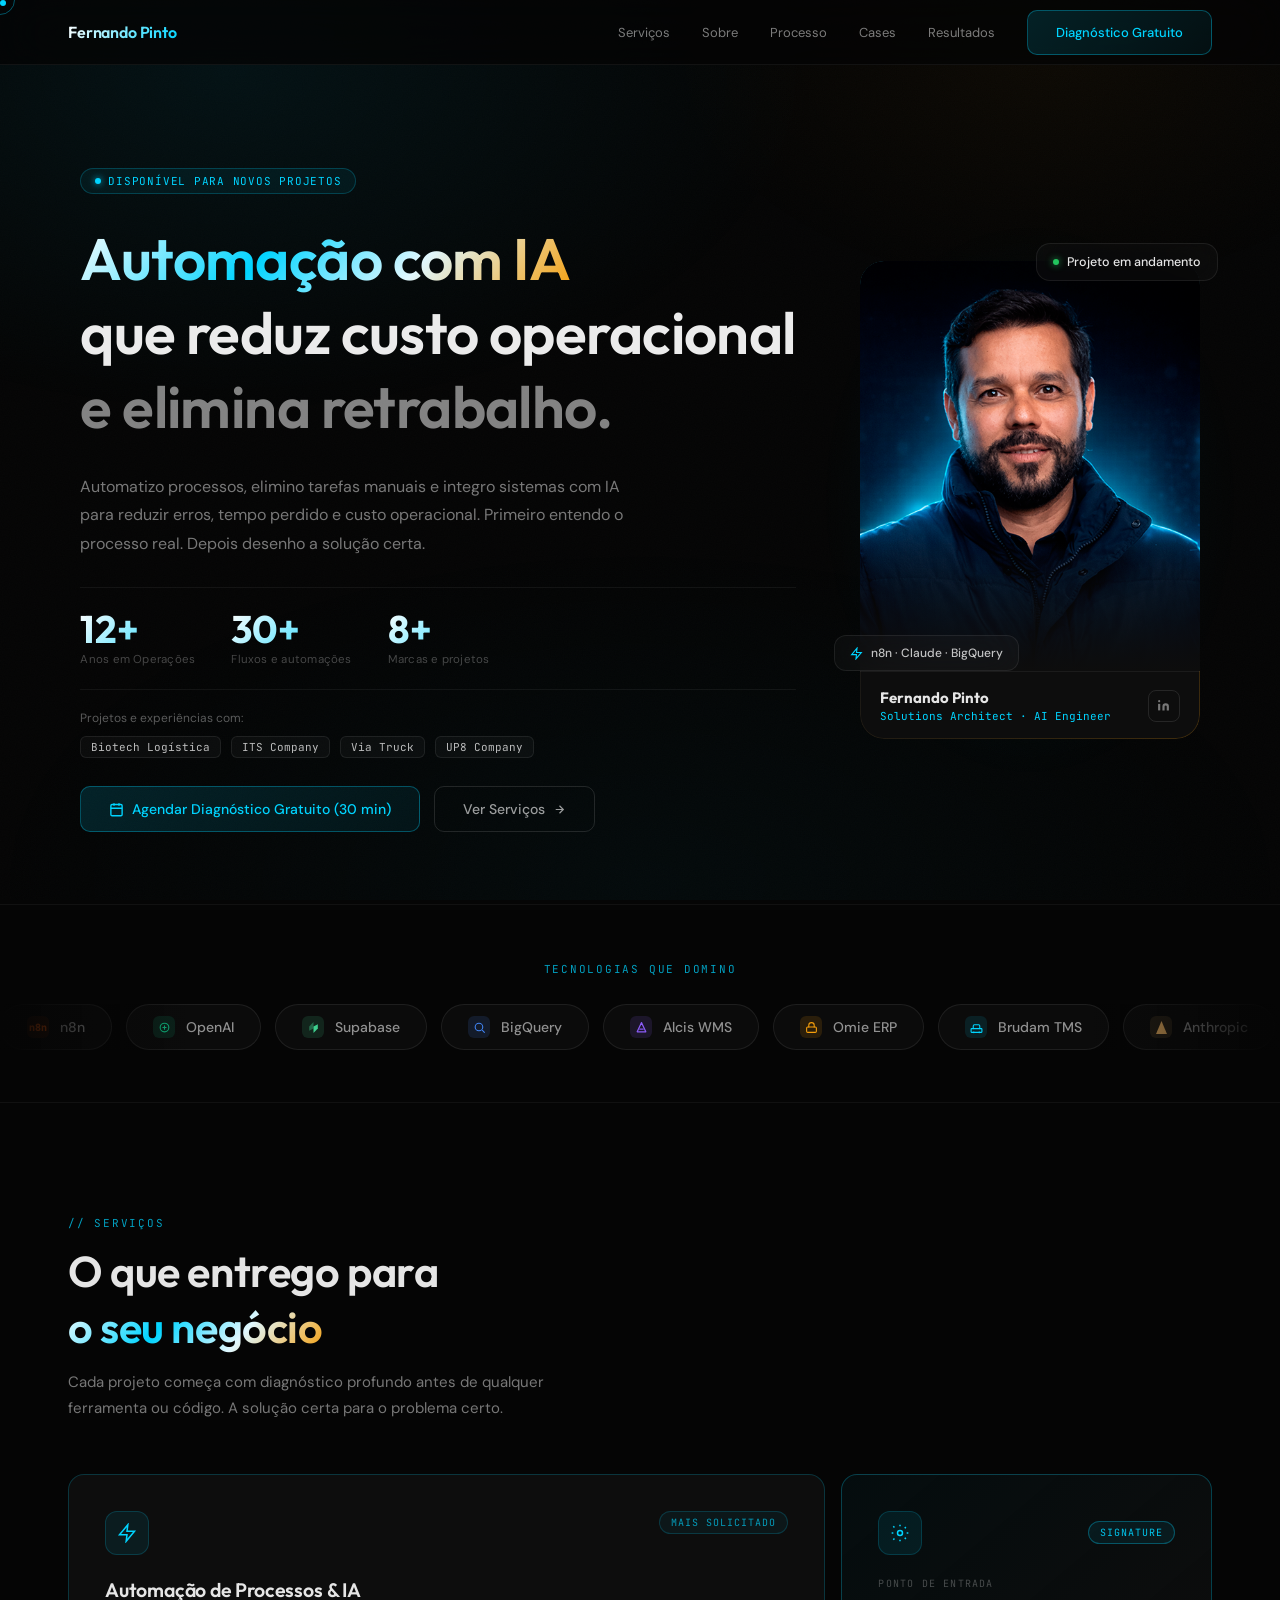
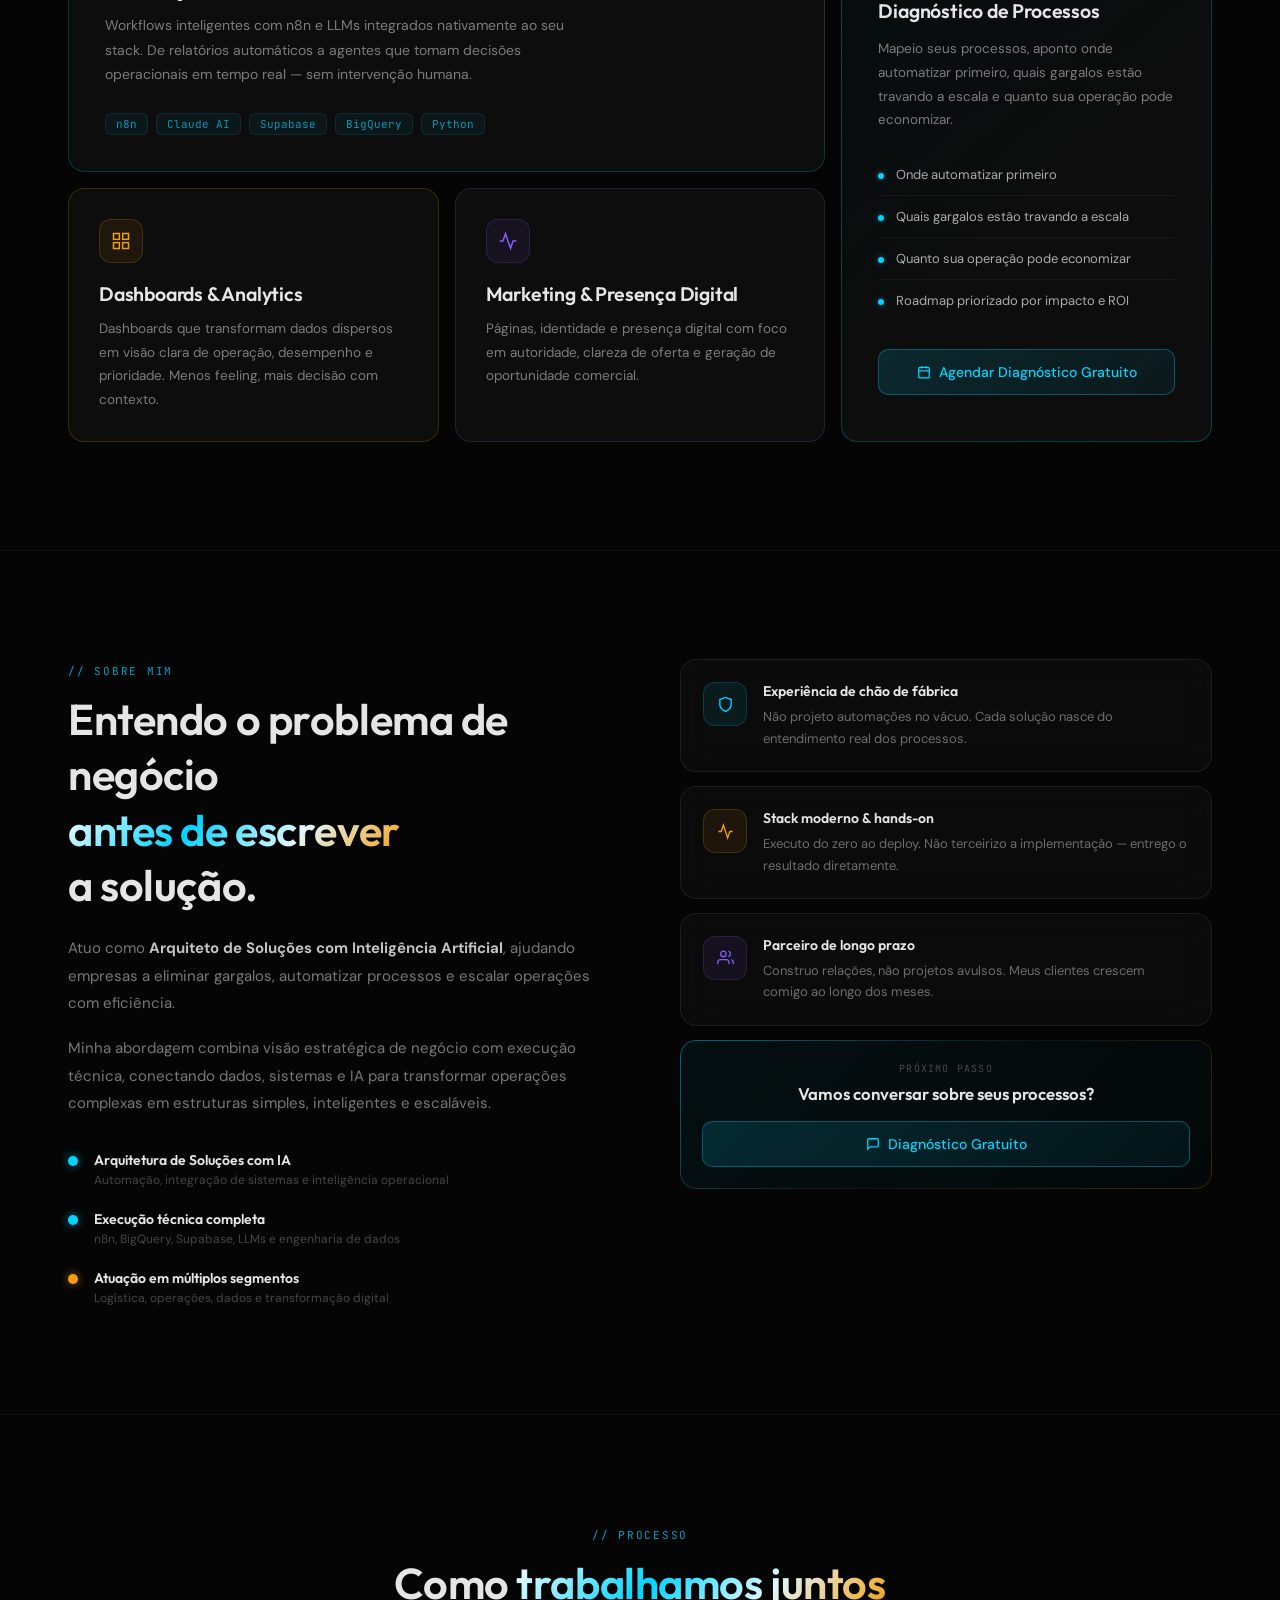
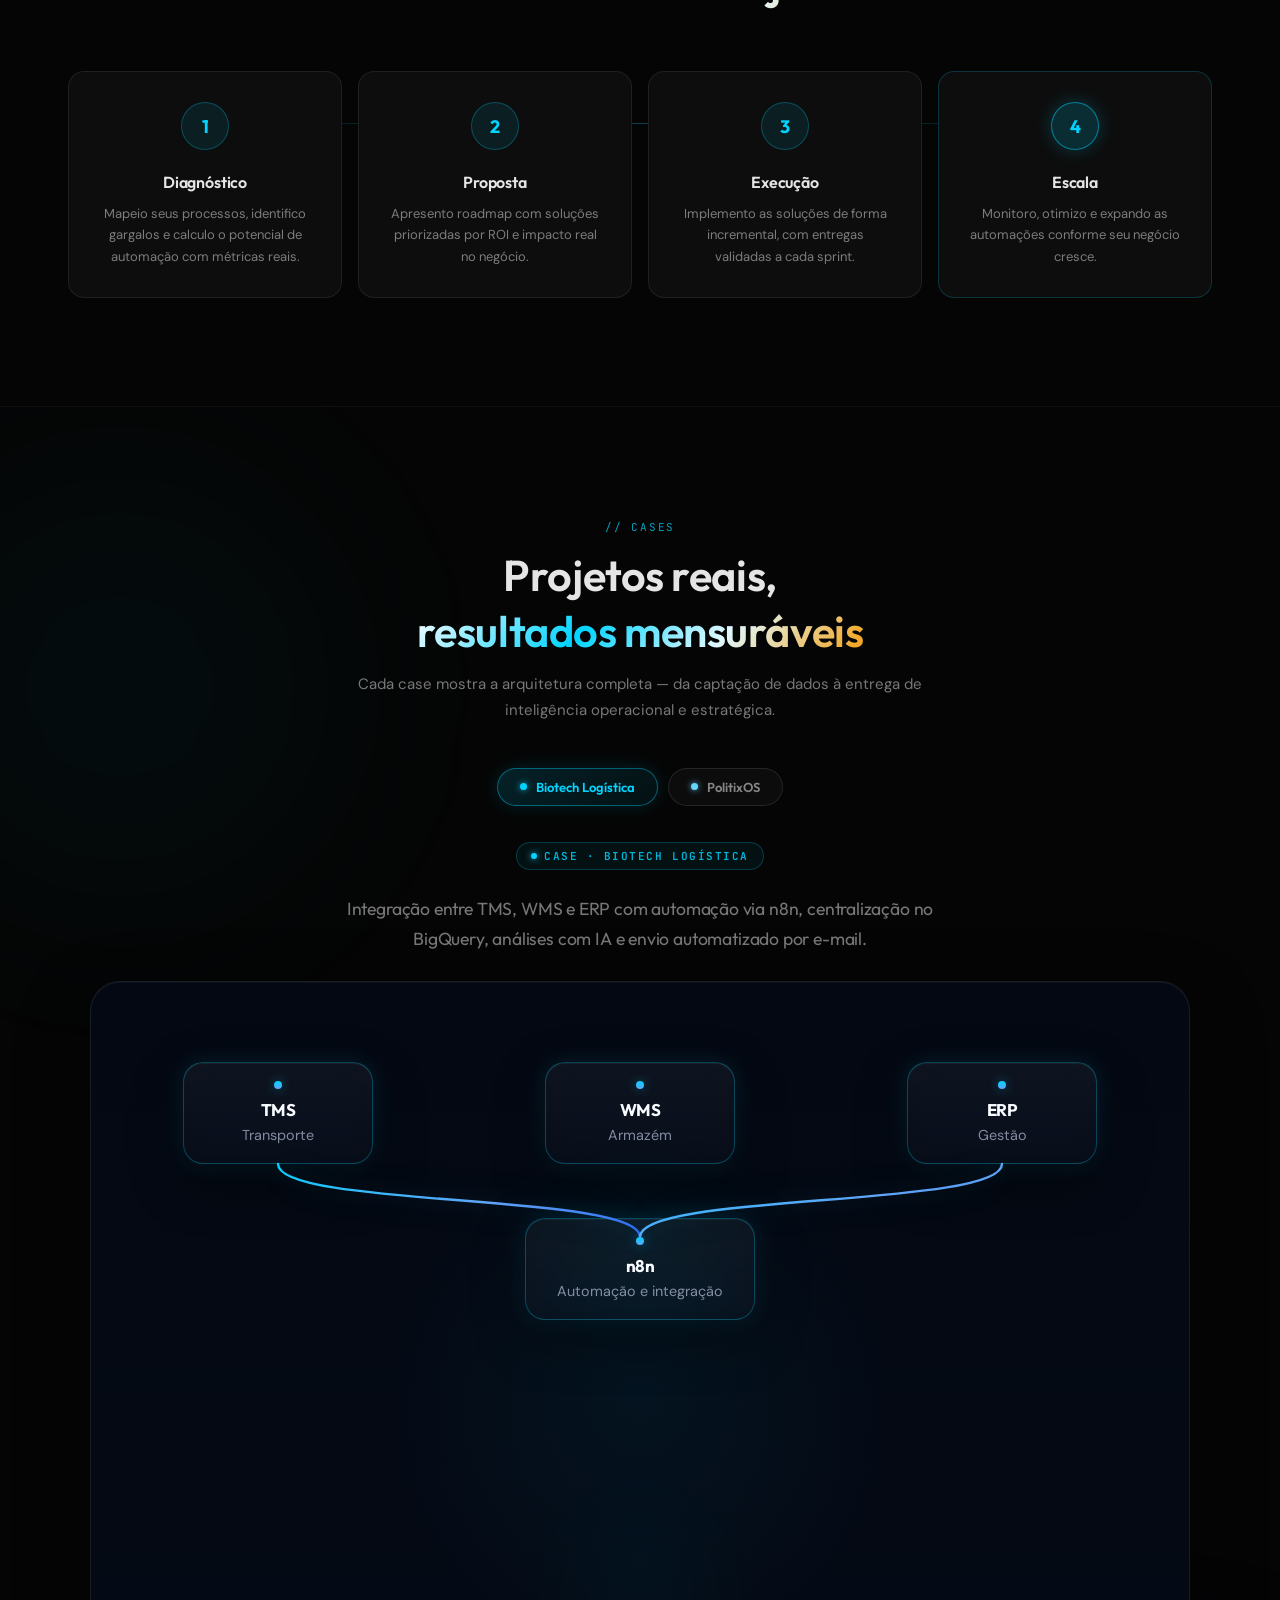
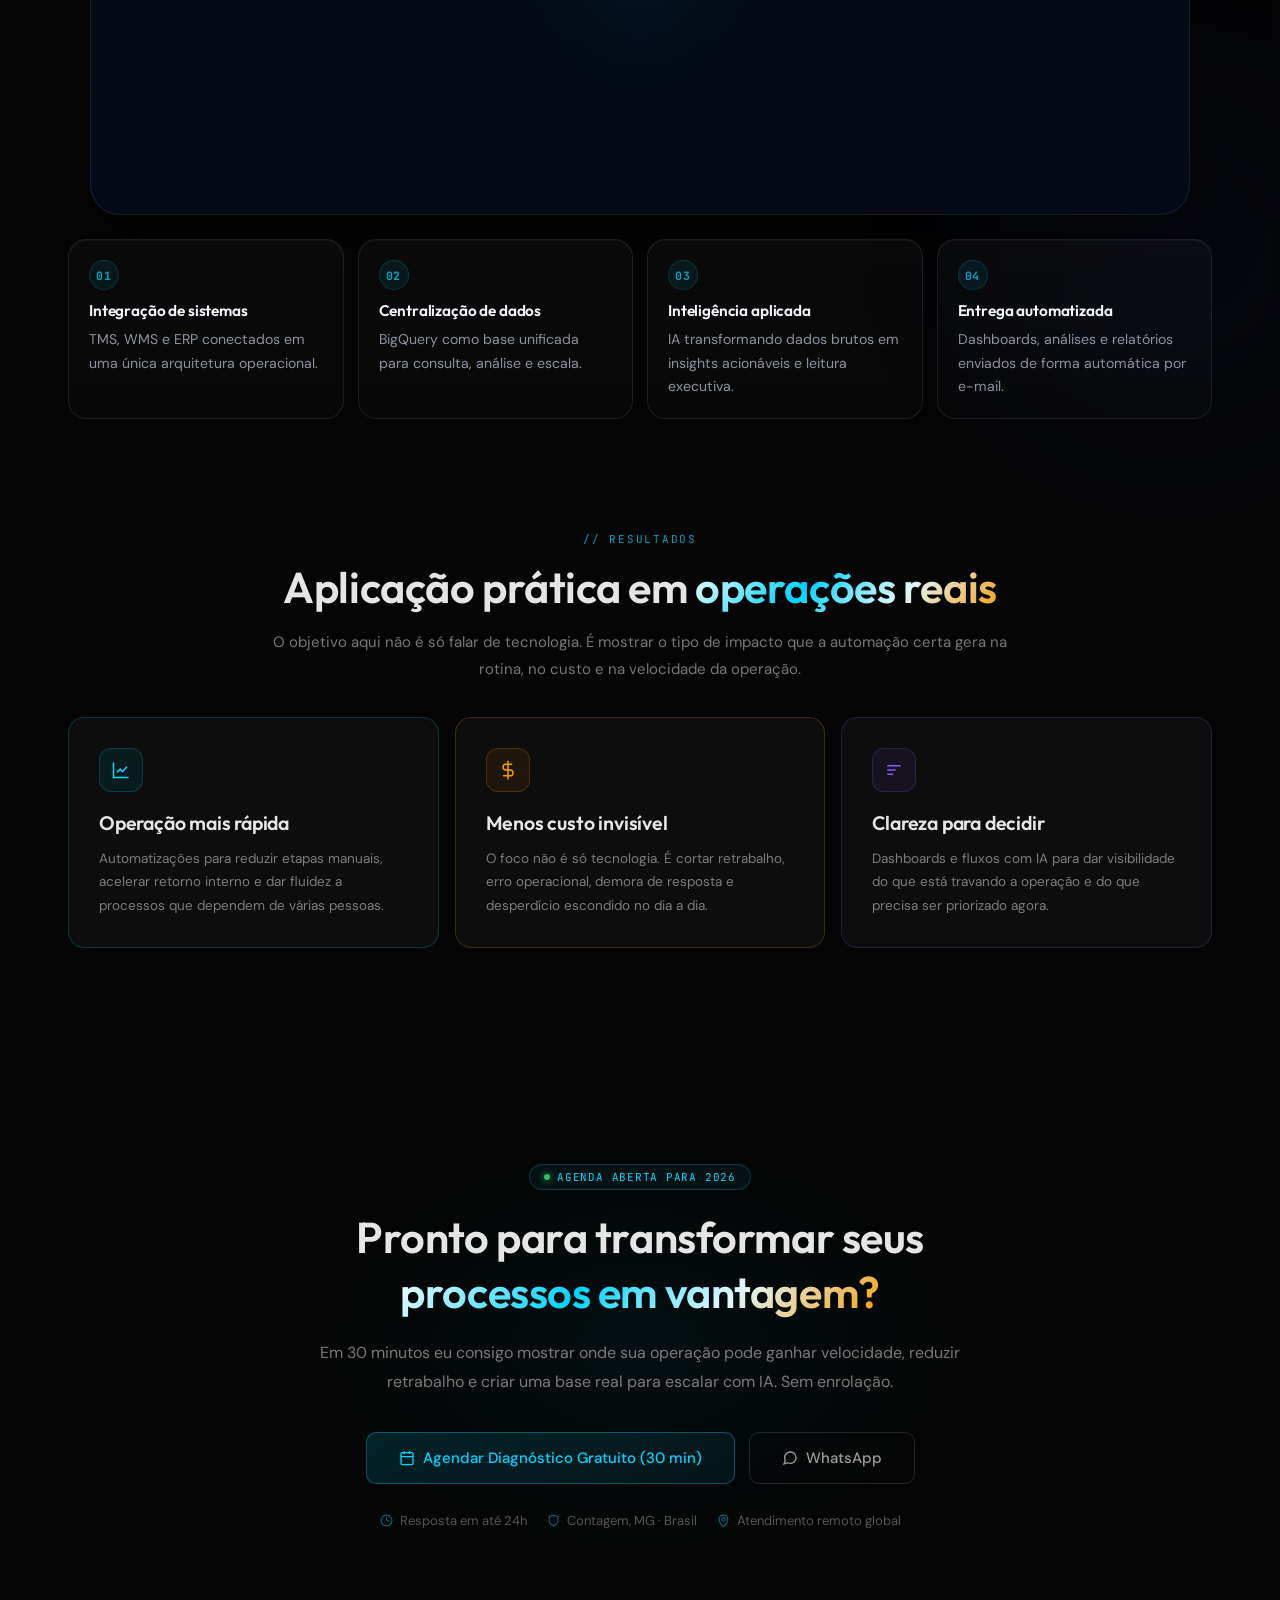
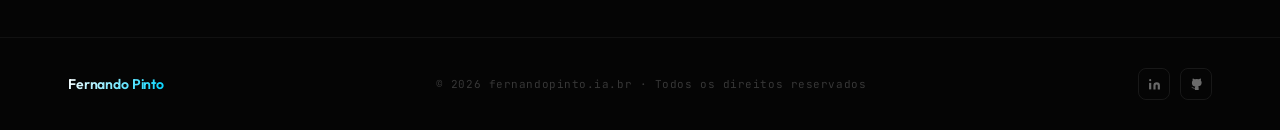
==== commit d94cbea3: "Add files via upload" ====
--- a/index.html
+++ b/index.html
@@ -543,6 +543,178 @@
   .prof-img{width:280px;height:340px;}
   .proc-g{grid-template-columns:1fr;}
 }
+
+/* ═══════════════════════════════════════════════
+   CASES — Tabs section
+═══════════════════════════════════════════════ */
+#cases{
+  position:relative;z-index:1;
+  border-top:1px solid rgba(255,255,255,.05);
+  padding:108px 0;
+  overflow:hidden;
+}
+/* ambient glows */
+.cases-glow-wrap{position:absolute;inset:0;pointer-events:none;overflow:hidden;}
+.cases-g1{position:absolute;width:440px;height:440px;border-radius:50%;top:60px;left:-100px;background:rgba(0,212,255,.08);filter:blur(110px);opacity:.5;}
+.cases-g2{position:absolute;width:380px;height:380px;border-radius:50%;right:-80px;bottom:80px;background:rgba(67,97,255,.1);filter:blur(110px);opacity:.45;}
+
+/* header */
+.cases-hd{text-align:center;margin-bottom:44px;}
+.cases-hd p{max-width:620px;margin:12px auto 0;font-size:15px;color:var(--tm);line-height:1.76;}
+
+/* tab switcher */
+.cases-tabs{
+  display:flex;align-items:center;justify-content:center;gap:10px;
+  margin-bottom:36px;
+}
+.case-tab-btn{
+  display:inline-flex;align-items:center;gap:9px;
+  font-family:'Outfit',sans-serif;font-size:13px;font-weight:600;
+  padding:10px 22px;border-radius:100px;
+  border:1px solid rgba(255,255,255,.1);
+  background:rgba(255,255,255,.03);
+  color:rgba(255,255,255,.5);
+  cursor:pointer;
+  transition:all .28s cubic-bezier(.22,1,.36,1);
+  user-select:none;
+}
+.case-tab-btn:hover{color:rgba(255,255,255,.85);border-color:rgba(255,255,255,.22);}
+.case-tab-btn.active{
+  background:linear-gradient(135deg,rgba(0,212,255,.14),rgba(0,212,255,.06));
+  border-color:rgba(0,212,255,.4);
+  color:var(--c);
+  box-shadow:0 0 18px rgba(0,212,255,.14);
+}
+.case-tab-btn.active.ptx{
+  background:linear-gradient(135deg,rgba(99,213,255,.12),rgba(47,94,255,.07));
+  border-color:rgba(99,213,255,.38);
+  color:#63d5ff;
+  box-shadow:0 0 18px rgba(99,213,255,.12);
+}
+.case-tab-dot{width:7px;height:7px;border-radius:50%;flex-shrink:0;}
+.case-tab-dot.cyan{background:var(--c);box-shadow:0 0 6px rgba(0,212,255,.8);}
+.case-tab-dot.blue{background:#63d5ff;box-shadow:0 0 6px rgba(99,213,255,.8);}
+
+/* panels */
+.case-panels{position:relative;}
+.case-panel{
+  display:none;
+  animation:caseFadeIn .38s cubic-bezier(.22,1,.36,1);
+}
+.case-panel.active{display:block;}
+@keyframes caseFadeIn{
+  from{opacity:0;transform:translateY(14px);}
+  to  {opacity:1;transform:translateY(0);}
+}
+
+/* ── shared flow wrapper styles for both cases ── */
+.case-flow-wrap{
+  position:relative;max-width:1100px;margin:0 auto;
+  padding:26px;border-radius:30px;
+  border:1px solid rgba(255,255,255,.08);
+  background:linear-gradient(180deg,rgba(4,10,22,.82),rgba(5,11,23,.95));
+  box-shadow:inset 0 1px 0 rgba(255,255,255,.04),0 28px 72px rgba(0,0,0,.42);
+  backdrop-filter:blur(14px);
+}
+.case-kicker-wrap{
+  display:inline-flex;align-items:center;gap:7px;
+  font-family:var(--fm);font-size:11px;font-weight:600;
+  letter-spacing:.14em;text-transform:uppercase;
+  padding:6px 14px;border-radius:100px;
+  margin-bottom:16px;
+}
+.case-kicker-wrap.cyan{border:1px solid rgba(0,212,255,.22);color:rgba(0,212,255,.85);background:rgba(0,212,255,.06);}
+.case-kicker-wrap.blue{border:1px solid rgba(99,213,255,.22);color:rgba(99,213,255,.9);background:rgba(99,213,255,.06);}
+
+/* ── Biotech flow nodes ── */
+.cb-flow-grid{position:relative;height:780px;border-radius:22px;background:radial-gradient(circle at center,rgba(0,212,255,.05),transparent 40%);}
+.cb-pulse{position:absolute;left:50%;transform:translateX(-50%);width:260px;height:260px;border-radius:50%;background:radial-gradient(circle,rgba(0,212,255,.10) 0%,rgba(0,212,255,.03) 40%,transparent 72%);filter:blur(18px);opacity:.3;pointer-events:none;}
+.cb-pulse-top{top:110px;}.cb-pulse-bot{top:450px;}
+.cb-flow-lines{position:absolute;inset:0;width:100%;height:100%;overflow:visible;pointer-events:none;}
+.cb-line{fill:none;stroke:url(#cbGrad);stroke-width:2.4;stroke-linecap:round;opacity:.18;filter:drop-shadow(0 0 10px rgba(0,212,255,.22)) drop-shadow(0 0 20px rgba(6,182,212,.10));}
+.cb-line.active{opacity:1;}
+.cb-line.cb-ready{transition:opacity .35s ease;}
+.cb-node{position:absolute;min-width:190px;padding:18px 20px 17px;border-radius:20px;border:1px solid rgba(255,255,255,.1);background:linear-gradient(180deg,rgba(255,255,255,.048),rgba(255,255,255,.018));box-shadow:0 14px 40px rgba(0,0,0,.28),inset 0 1px 0 rgba(255,255,255,.04);backdrop-filter:blur(12px);text-align:center;opacity:0;transform:translateY(18px) scale(.985);transition:opacity .55s ease,transform .55s ease,border-color .55s ease,box-shadow .55s ease;}
+.cb-node.active{opacity:1;transform:translateY(0) scale(1);border-color:rgba(0,212,255,.28);box-shadow:0 18px 52px rgba(0,0,0,.36),0 0 26px rgba(0,212,255,.12),inset 0 1px 0 rgba(255,255,255,.05);}
+.cb-node.pulsing{animation:nodePulse 2.4s ease-in-out infinite;}
+.cb-node-dot{width:8px;height:8px;margin:0 auto 10px;border-radius:50%;background:linear-gradient(180deg,var(--c),#60a5fa);box-shadow:0 0 12px rgba(0,212,255,.4);}
+.cb-node-label{font-size:1.06rem;font-weight:700;letter-spacing:-.02em;color:#f8fbff;font-family:'Outfit',sans-serif;}
+.cb-node-sub{margin-top:5px;font-size:.9rem;line-height:1.45;color:rgba(218,230,255,.58);}
+.cbn-tms{top:54px;left:66px;}.cbn-wms{top:54px;left:50%;transform:translateX(-50%) translateY(18px) scale(.985);}.cbn-erp{top:54px;right:66px;}
+.cbn-n8n{top:210px;left:50%;min-width:230px;transform:translateX(-50%) translateY(18px) scale(.985);}
+.cbn-bq {top:356px;left:50%;min-width:250px;transform:translateX(-50%) translateY(18px) scale(.985);}
+.cbn-ai {top:508px;left:50%;min-width:220px;transform:translateX(-50%) translateY(18px) scale(.985);}
+.cbn-dash{bottom:48px;left:66px;}.cbn-anal{bottom:48px;left:50%;transform:translateX(-50%) translateY(18px) scale(.985);}.cbn-email{bottom:48px;right:66px;}
+.cbn-wms.active,.cbn-n8n.active,.cbn-bq.active,.cbn-ai.active,.cbn-anal.active{transform:translateX(-50%) translateY(0) scale(1);}
+
+/* ── PolitixOS flow nodes ── */
+.px-flow-grid{position:relative;height:900px;border-radius:22px;background:radial-gradient(circle at center,rgba(67,97,255,.06),transparent 40%);}
+.px-flow-lines{position:absolute;inset:0;width:100%;height:100%;overflow:visible;pointer-events:none;}
+.px-line{fill:none;stroke:url(#pxGrad);stroke-width:2.4;stroke-linecap:round;opacity:.18;filter:drop-shadow(0 0 8px rgba(94,133,255,.24)) drop-shadow(0 0 18px rgba(89,199,255,.10));}
+.px-line.active{opacity:1;}
+.px-node{position:absolute;min-width:200px;padding:17px 18px;border-radius:20px;border:1px solid rgba(142,163,214,.12);background:linear-gradient(180deg,rgba(255,255,255,.048),rgba(255,255,255,.018));box-shadow:0 12px 36px rgba(0,0,0,.26),inset 0 1px 0 rgba(255,255,255,.04);backdrop-filter:blur(10px);text-align:center;opacity:0;transform:translateY(22px) scale(.985);transition:opacity .6s ease,transform .6s ease,border-color .6s ease,box-shadow .6s ease;}
+.px-node.active{opacity:1;transform:translateY(0) scale(1);border-color:rgba(108,168,255,.32);box-shadow:0 16px 46px rgba(0,0,0,.32),0 0 28px rgba(89,151,255,.10),inset 0 1px 0 rgba(255,255,255,.05);}
+.px-node.pulsing{animation:pxNodePulse 2.4s ease-in-out infinite;}
+@keyframes pxNodePulse{
+  0%,100%{box-shadow:0 16px 46px rgba(0,0,0,.32),0 0 18px rgba(108,168,255,.10),inset 0 1px 0 rgba(255,255,255,.05);}
+  50%    {box-shadow:0 16px 46px rgba(0,0,0,.32),0 0 34px rgba(99,213,255,.20),0 0 56px rgba(47,94,255,.10),inset 0 1px 0 rgba(255,255,255,.05);}
+}
+.px-node-badge{display:inline-flex;align-items:center;justify-content:center;margin-bottom:9px;padding:4px 10px;border-radius:100px;background:rgba(98,127,255,.1);border:1px solid rgba(145,169,255,.12);color:rgba(199,216,255,.82);font-size:10px;text-transform:uppercase;letter-spacing:.12em;font-family:var(--fm);}
+.px-node-label{color:#f8fbff;font-size:1.04rem;font-weight:700;letter-spacing:-.02em;font-family:'Outfit',sans-serif;}
+.px-node-sub{margin-top:6px;color:rgba(218,230,255,.58);font-size:.88rem;line-height:1.45;}
+/* px node positions */
+.pxn-fontes{top:60px;left:38px;}.pxn-mencoes{top:60px;left:50%;transform:translateX(-50%) translateY(22px) scale(.985);}.pxn-ambiente{top:60px;right:38px;}
+.pxn-n8n{top:265px;left:50%;min-width:240px;transform:translateX(-50%) translateY(22px) scale(.985);}
+.pxn-bq {top:445px;left:50%;min-width:250px;transform:translateX(-50%) translateY(22px) scale(.985);}
+.pxn-ai {top:625px;left:50%;min-width:280px;transform:translateX(-50%) translateY(22px) scale(.985);}
+.pxn-dashboard{bottom:42px;left:28px;}.pxn-radar{bottom:42px;left:50%;transform:translateX(-50%) translateY(22px) scale(.985);}.pxn-alertas{bottom:42px;right:28px;}
+.pxn-mencoes.active,.pxn-n8n.active,.pxn-bq.active,.pxn-ai.active,.pxn-radar.active{transform:translateX(-50%) translateY(0) scale(1);}
+/* pulse rings */
+.px-pulse-ring{position:absolute;left:50%;top:674px;width:200px;height:200px;border-radius:50%;transform:translateX(-50%);pointer-events:none;opacity:0;border:1px solid rgba(95,180,255,.14);box-shadow:0 0 40px rgba(89,199,255,.05);}
+.px-pulse-ring.visible{animation:pxPulse 3s ease-out infinite;}
+.px-pulse-ring.r2.visible{animation-delay:1s;}
+.px-pulse-ring.r3.visible{animation-delay:2s;}
+@keyframes pxPulse{
+  0%  {opacity:0;transform:translateX(-50%) scale(.72);}
+  18% {opacity:.26;}
+  100%{opacity:0;transform:translateX(-50%) scale(1.32);}
+}
+
+/* ── Shared result cards ── */
+.case-results{display:grid;grid-template-columns:repeat(4,1fr);gap:14px;margin-top:24px;}
+.case-rc{position:relative;padding:20px;border-radius:18px;border:1px solid rgba(255,255,255,.08);background:linear-gradient(180deg,rgba(255,255,255,.028),rgba(255,255,255,.016));box-shadow:inset 0 1px 0 rgba(255,255,255,.04);transition:border-color .3s,transform .3s;}
+.case-rc:hover{transform:translateY(-2px);}
+.case-rc.cyan:hover{border-color:rgba(0,212,255,.18);}
+.case-rc.blue:hover{border-color:rgba(99,213,255,.18);}
+.case-ri{display:inline-flex;align-items:center;justify-content:center;width:30px;height:30px;margin-bottom:11px;border-radius:100px;font-size:.72rem;font-weight:700;letter-spacing:.08em;font-family:var(--fm);}
+.case-ri.cyan{background:rgba(0,212,255,.07);border:1px solid rgba(0,212,255,.15);color:rgba(0,212,255,.75);}
+.case-ri.blue{background:rgba(99,213,255,.07);border:1px solid rgba(99,213,255,.15);color:rgba(99,213,255,.75);}
+.case-rc strong{display:block;margin-bottom:8px;color:#f5f9ff;font-size:.96rem;letter-spacing:-.01em;font-family:'Outfit',sans-serif;font-weight:600;}
+.case-rc p{margin:0;color:rgba(220,230,250,.62);font-size:.88rem;line-height:1.65;}
+
+/* responsive cases */
+@media(max-width:900px){
+  .case-results{grid-template-columns:repeat(2,1fr);}
+  .cbn-tms{left:24px;}.cbn-erp{right:24px;}.cbn-dash{left:24px;}.cbn-email{right:24px;}
+  .pxn-fontes{left:8px;}.pxn-ambiente{right:8px;}.pxn-dashboard{left:8px;}.pxn-alertas{right:8px;}
+  .px-node,.cb-node{min-width:160px;}
+}
+@media(max-width:768px){
+  .cb-flow-grid{height:auto;display:grid;grid-template-columns:1fr;gap:12px;padding:8px;}
+  .px-flow-grid{height:auto;display:grid;grid-template-columns:1fr;gap:12px;padding:8px;}
+  .cb-flow-lines,.cb-pulse,.px-flow-lines,.px-pulse-ring{display:none;}
+  .cb-node,.cbn-tms,.cbn-wms,.cbn-erp,.cbn-n8n,.cbn-bq,.cbn-ai,.cbn-dash,.cbn-anal,.cbn-email,
+  .px-node,.pxn-fontes,.pxn-mencoes,.pxn-ambiente,.pxn-n8n,.pxn-bq,.pxn-ai,.pxn-dashboard,.pxn-radar,.pxn-alertas{
+    position:relative;top:auto;right:auto;bottom:auto;left:auto;
+    min-width:unset;width:100%;transform:translateY(18px) scale(.985);
+  }
+  .cbn-wms.active,.cbn-n8n.active,.cbn-bq.active,.cbn-ai.active,.cbn-anal.active,
+  .cbn-tms.active,.cbn-erp.active,.cbn-dash.active,.cbn-email.active,
+  .pxn-mencoes.active,.pxn-n8n.active,.pxn-bq.active,.pxn-ai.active,.pxn-radar.active,
+  .pxn-fontes.active,.pxn-ambiente.active,.pxn-dashboard.active,.pxn-alertas.active{transform:translateY(0) scale(1);}
+  .case-results{grid-template-columns:1fr;}
+  .cases-tabs{flex-wrap:wrap;}
+}
 </style>
 </head>
 <body>
@@ -568,6 +740,7 @@
         <a href="#svc"     class="nl">Serviços</a>
         <a href="#about"   class="nl">Sobre</a>
         <a href="#proc"    class="nl">Processo</a>
+        <a href="#cases"   class="nl">Cases</a>
         <a href="#results" class="nl">Resultados</a>
         <a href="#cta"     class="btn btn-p nbtn">Diagnóstico Gratuito</a>
       </div>
@@ -579,6 +752,7 @@
       <a href="#svc"     onclick="toggleMenu()">Serviços</a>
       <a href="#about"   onclick="toggleMenu()">Sobre</a>
       <a href="#proc"    onclick="toggleMenu()">Processo</a>
+      <a href="#cases"   onclick="toggleMenu()">Cases</a>
       <a href="#results" onclick="toggleMenu()">Resultados</a>
       <a href="#cta"     class="btn btn-p" style="justify-content:center;" onclick="toggleMenu()">Diagnóstico Gratuito</a>
     </div>
@@ -838,122 +1012,215 @@
 </section>
 
 <!-- ═══════════════════════════════════════
-  CASE BIOTECH — Seção integrada
+  CASES — Tabs (Biotech + PolitixOS)
 ════════════════════════════════════════ -->
-<section id="case-biotech">
-  <div class="cb-glow-wrap">
-    <div class="cb-glow-1"></div>
-    <div class="cb-glow-2"></div>
-    <div class="cb-noise"></div>
+<section id="cases">
+  <div class="cases-glow-wrap">
+    <div class="cases-g1"></div>
+    <div class="cases-g2"></div>
   </div>
 
-  <div class="cb-container">
-    <div class="cb-header rev">
-      <span class="cb-kicker"><span class="cb-dot"></span>Case · Biotech Logística</span>
-      <h2 class="h2" style="margin-top:16px;margin-bottom:16px;">
-        Dados operacionais transformados em<br><span class="grad-text">inteligência estratégica</span>
-      </h2>
-      <p style="max-width:720px;margin:0 auto;font-size:15px;color:var(--tm);line-height:1.8;">
-        Integração entre TMS, WMS e ERP com automação via n8n, centralização no BigQuery,
-        análises com IA, dashboard operacional e envio automatizado por e-mail.
-      </p>
+  <div class="wrap" style="position:relative;z-index:2;">
+
+    <!-- Header -->
+    <div class="cases-hd rev">
+      <span class="sec-label">// Cases</span>
+      <h2 class="h2" style="margin-top:12px;">Projetos reais,<br><span class="grad-text">resultados mensuráveis</span></h2>
+      <p>Cada case mostra a arquitetura completa — da captação de dados à entrega de inteligência operacional e estratégica.</p>
     </div>
 
-    <!-- Flow diagram -->
-    <div class="cb-flow-wrap rev d1">
-      <div class="cb-flow-grid" id="cbFlow">
-        <div class="cb-pulse cb-pulse-top"></div>
-        <div class="cb-pulse cb-pulse-bot"></div>
-
-        <div class="cb-node cbn-tms" data-cbstep="1" id="cbn-tms">
-          <div class="cb-node-dot"></div>
-          <div class="cb-node-label">TMS</div>
-          <div class="cb-node-sub">Transporte</div>
-        </div>
-        <div class="cb-node cbn-wms" data-cbstep="1" id="cbn-wms">
-          <div class="cb-node-dot"></div>
-          <div class="cb-node-label">WMS</div>
-          <div class="cb-node-sub">Armazém</div>
-        </div>
-        <div class="cb-node cbn-erp" data-cbstep="1" id="cbn-erp">
-          <div class="cb-node-dot"></div>
-          <div class="cb-node-label">ERP</div>
-          <div class="cb-node-sub">Gestão</div>
-        </div>
-        <div class="cb-node cbn-n8n" data-cbstep="2" id="cbn-n8n">
-          <div class="cb-node-dot"></div>
-          <div class="cb-node-label">n8n</div>
-          <div class="cb-node-sub">Automação e integração</div>
-        </div>
-        <div class="cb-node cbn-bq" data-cbstep="3" id="cbn-bq">
-          <div class="cb-node-dot"></div>
-          <div class="cb-node-label">BigQuery</div>
-          <div class="cb-node-sub">Banco de dados centralizado</div>
-        </div>
-        <div class="cb-node cbn-ai" data-cbstep="4" id="cbn-ai">
-          <div class="cb-node-dot"></div>
-          <div class="cb-node-label">IA</div>
-          <div class="cb-node-sub">Camada inteligente</div>
-        </div>
-        <div class="cb-node cbn-dash" data-cbstep="5" id="cbn-dash">
-          <div class="cb-node-dot"></div>
-          <div class="cb-node-label">Dashboard</div>
-          <div class="cb-node-sub">Visão operacional</div>
-        </div>
-        <div class="cb-node cbn-anal" data-cbstep="5" id="cbn-anal">
-          <div class="cb-node-dot"></div>
-          <div class="cb-node-label">Análises</div>
-          <div class="cb-node-sub">Insights estratégicos</div>
-        </div>
-        <div class="cb-node cbn-email" data-cbstep="5" id="cbn-email">
-          <div class="cb-node-dot"></div>
-          <div class="cb-node-label">E-mail</div>
-          <div class="cb-node-sub">Envio automatizado</div>
-        </div>
-
-        <svg class="cb-flow-lines" id="cbLines" aria-hidden="true">
-          <defs>
-            <linearGradient id="cbGrad" x1="0%" y1="0%" x2="100%" y2="100%">
-              <stop offset="0%"   stop-color="#00d4ff"/>
-              <stop offset="55%"  stop-color="#60a5fa"/>
-              <stop offset="100%" stop-color="#2563eb"/>
-            </linearGradient>
-          </defs>
-          <path class="cb-line" id="cbl-tms-n8n"></path>
-          <path class="cb-line" id="cbl-wms-n8n"></path>
-          <path class="cb-line" id="cbl-erp-n8n"></path>
-          <path class="cb-line" id="cbl-n8n-bq"></path>
-          <path class="cb-line" id="cbl-bq-ai"></path>
-          <path class="cb-line" id="cbl-ai-dash"></path>
-          <path class="cb-line" id="cbl-ai-anal"></path>
-          <path class="cb-line" id="cbl-ai-email"></path>
-        </svg>
-      </div>
+    <!-- Tab buttons -->
+    <div class="cases-tabs rev d1">
+      <button class="case-tab-btn active" onclick="switchCase('biotech',this)" aria-label="Case Biotech">
+        <span class="case-tab-dot cyan"></span>
+        Biotech Logística
+      </button>
+      <button class="case-tab-btn ptx" onclick="switchCase('politixos',this)" aria-label="Case PolitixOS">
+        <span class="case-tab-dot blue"></span>
+        PolitixOS
+      </button>
     </div>
 
-    <!-- Result cards -->
-    <div class="cb-results rev d2">
-      <div class="cb-rc">
-        <span class="cb-ri">01</span>
-        <strong>Integração de sistemas</strong>
-        <p>TMS, WMS e ERP conectados em uma única arquitetura operacional.</p>
-      </div>
-      <div class="cb-rc">
-        <span class="cb-ri">02</span>
-        <strong>Centralização de dados</strong>
-        <p>BigQuery como base unificada para consulta, análise e escala.</p>
-      </div>
-      <div class="cb-rc">
-        <span class="cb-ri">03</span>
-        <strong>Inteligência aplicada</strong>
-        <p>IA transformando dados brutos em insights acionáveis e leitura executiva.</p>
-      </div>
-      <div class="cb-rc">
-        <span class="cb-ri">04</span>
-        <strong>Entrega automatizada</strong>
-        <p>Dashboards, análises e relatórios enviados de forma automática por e-mail.</p>
-      </div>
-    </div>
+    <!-- ── PANEL: BIOTECH ── -->
+    <div class="case-panels">
+      <div class="case-panel active" id="panel-biotech">
+        <div style="text-align:center;margin-bottom:28px;">
+          <span class="case-kicker-wrap cyan"><span class="dot-c"></span>Case · Biotech Logística</span>
+          <h3 class="h3" style="margin-top:0;font-size:1.1rem;color:var(--tm);font-weight:400;max-width:640px;margin:8px auto 0;line-height:1.7;">
+            Integração entre TMS, WMS e ERP com automação via n8n, centralização no BigQuery, análises com IA e envio automatizado por e-mail.
+          </h3>
+        </div>
+
+        <div class="case-flow-wrap">
+          <div class="cb-flow-grid" id="cbFlow">
+            <div class="cb-pulse cb-pulse-top"></div>
+            <div class="cb-pulse cb-pulse-bot"></div>
+
+            <div class="cb-node cbn-tms" data-cbstep="1" id="cbn-tms">
+              <div class="cb-node-dot"></div>
+              <div class="cb-node-label">TMS</div>
+              <div class="cb-node-sub">Transporte</div>
+            </div>
+            <div class="cb-node cbn-wms" data-cbstep="1" id="cbn-wms">
+              <div class="cb-node-dot"></div>
+              <div class="cb-node-label">WMS</div>
+              <div class="cb-node-sub">Armazém</div>
+            </div>
+            <div class="cb-node cbn-erp" data-cbstep="1" id="cbn-erp">
+              <div class="cb-node-dot"></div>
+              <div class="cb-node-label">ERP</div>
+              <div class="cb-node-sub">Gestão</div>
+            </div>
+            <div class="cb-node cbn-n8n" data-cbstep="2" id="cbn-n8n">
+              <div class="cb-node-dot"></div>
+              <div class="cb-node-label">n8n</div>
+              <div class="cb-node-sub">Automação e integração</div>
+            </div>
+            <div class="cb-node cbn-bq" data-cbstep="3" id="cbn-bq">
+              <div class="cb-node-dot"></div>
+              <div class="cb-node-label">BigQuery</div>
+              <div class="cb-node-sub">Banco de dados centralizado</div>
+            </div>
+            <div class="cb-node cbn-ai" data-cbstep="4" id="cbn-ai">
+              <div class="cb-node-dot"></div>
+              <div class="cb-node-label">IA</div>
+              <div class="cb-node-sub">Camada inteligente</div>
+            </div>
+            <div class="cb-node cbn-dash" data-cbstep="5" id="cbn-dash">
+              <div class="cb-node-dot"></div>
+              <div class="cb-node-label">Dashboard</div>
+              <div class="cb-node-sub">Visão operacional</div>
+            </div>
+            <div class="cb-node cbn-anal" data-cbstep="5" id="cbn-anal">
+              <div class="cb-node-dot"></div>
+              <div class="cb-node-label">Análises</div>
+              <div class="cb-node-sub">Insights estratégicos</div>
+            </div>
+            <div class="cb-node cbn-email" data-cbstep="5" id="cbn-email">
+              <div class="cb-node-dot"></div>
+              <div class="cb-node-label">E-mail</div>
+              <div class="cb-node-sub">Envio automatizado</div>
+            </div>
+
+            <svg class="cb-flow-lines" id="cbLines" aria-hidden="true">
+              <defs>
+                <linearGradient id="cbGrad" x1="0%" y1="0%" x2="100%" y2="100%">
+                  <stop offset="0%"   stop-color="#00d4ff"/>
+                  <stop offset="55%"  stop-color="#60a5fa"/>
+                  <stop offset="100%" stop-color="#2563eb"/>
+                </linearGradient>
+              </defs>
+              <path class="cb-line" id="cbl-tms-n8n"></path>
+              <path class="cb-line" id="cbl-wms-n8n"></path>
+              <path class="cb-line" id="cbl-erp-n8n"></path>
+              <path class="cb-line" id="cbl-n8n-bq"></path>
+              <path class="cb-line" id="cbl-bq-ai"></path>
+              <path class="cb-line" id="cbl-ai-dash"></path>
+              <path class="cb-line" id="cbl-ai-anal"></path>
+              <path class="cb-line" id="cbl-ai-email"></path>
+            </svg>
+          </div>
+        </div>
+
+        <div class="case-results">
+          <div class="case-rc cyan"><span class="case-ri cyan">01</span><strong>Integração de sistemas</strong><p>TMS, WMS e ERP conectados em uma única arquitetura operacional.</p></div>
+          <div class="case-rc cyan"><span class="case-ri cyan">02</span><strong>Centralização de dados</strong><p>BigQuery como base unificada para consulta, análise e escala.</p></div>
+          <div class="case-rc cyan"><span class="case-ri cyan">03</span><strong>Inteligência aplicada</strong><p>IA transformando dados brutos em insights acionáveis e leitura executiva.</p></div>
+          <div class="case-rc cyan"><span class="case-ri cyan">04</span><strong>Entrega automatizada</strong><p>Dashboards, análises e relatórios enviados de forma automática por e-mail.</p></div>
+        </div>
+      </div>
+
+      <!-- ── PANEL: POLITIXOS ── -->
+      <div class="case-panel" id="panel-politixos">
+        <div style="text-align:center;margin-bottom:28px;">
+          <span class="case-kicker-wrap blue"><span style="width:6px;height:6px;border-radius:50%;background:#63d5ff;box-shadow:0 0 7px rgba(99,213,255,.9);animation:dot-pulse 2s ease-in-out infinite;flex-shrink:0;"></span>Case · PolitixOS</span>
+          <h3 class="h3" style="margin-top:0;font-size:1.1rem;color:var(--tm);font-weight:400;max-width:640px;margin:8px auto 0;line-height:1.7;">
+            Captação automatizada de sinais públicos, base analítica com BigQuery, classificação por IA e visualização executiva para leitura de risco em tempo real.
+          </h3>
+        </div>
+
+        <div class="case-flow-wrap">
+          <div class="px-flow-grid" id="pxFlow">
+
+            <div class="px-node pxn-fontes" data-pxstep="1" id="pxn-fontes">
+              <div class="px-node-badge">Entrada</div>
+              <div class="px-node-label">Fontes Monitoradas</div>
+              <div class="px-node-sub">Portais, notícias, clipping e sinais públicos</div>
+            </div>
+            <div class="px-node pxn-mencoes" data-pxstep="1" id="pxn-mencoes">
+              <div class="px-node-badge">Entrada</div>
+              <div class="px-node-label">Menções Públicas</div>
+              <div class="px-node-sub">Rastreio contínuo de nomes, temas e acontecimentos</div>
+            </div>
+            <div class="px-node pxn-ambiente" data-pxstep="1" id="pxn-ambiente">
+              <div class="px-node-badge">Entrada</div>
+              <div class="px-node-label">Ambiente Informacional</div>
+              <div class="px-node-sub">Dados externos organizados para leitura estratégica</div>
+            </div>
+            <div class="px-node pxn-n8n" data-pxstep="2" id="pxn-n8n">
+              <div class="px-node-badge">Orquestração</div>
+              <div class="px-node-label">n8n</div>
+              <div class="px-node-sub">Automação, captura, transformação e roteamento</div>
+            </div>
+            <div class="px-node pxn-bq" data-pxstep="3" id="pxn-bq">
+              <div class="px-node-badge">Base Analítica</div>
+              <div class="px-node-label">BigQuery</div>
+              <div class="px-node-sub">Estruturação histórica, cruzamento de dados e escala</div>
+            </div>
+            <div class="px-node pxn-ai" data-pxstep="4" id="pxn-ai">
+              <div class="px-node-badge">Inteligência</div>
+              <div class="px-node-label">IA de Classificação</div>
+              <div class="px-node-sub">Risco, sentimento, relevância local e priorização</div>
+            </div>
+            <div class="px-node pxn-dashboard" data-pxstep="5" id="pxn-dashboard">
+              <div class="px-node-badge">Saída</div>
+              <div class="px-node-label">Painel Executivo</div>
+              <div class="px-node-sub">Visão consolidada para leitura rápida e segura</div>
+            </div>
+            <div class="px-node pxn-radar" data-pxstep="5" id="pxn-radar">
+              <div class="px-node-badge">Saída</div>
+              <div class="px-node-label">Radar de Crise</div>
+              <div class="px-node-sub">Score dinâmico e monitoramento de risco político</div>
+            </div>
+            <div class="px-node pxn-alertas" data-pxstep="5" id="pxn-alertas">
+              <div class="px-node-badge">Saída</div>
+              <div class="px-node-label">Alertas Prioritários</div>
+              <div class="px-node-sub">Resposta rápida com foco no que exige ação imediata</div>
+            </div>
+
+            <div class="px-pulse-ring r1" id="pxring1"></div>
+            <div class="px-pulse-ring r2" id="pxring2"></div>
+            <div class="px-pulse-ring r3" id="pxring3"></div>
+
+            <svg class="px-flow-lines" id="pxLines" aria-hidden="true">
+              <defs>
+                <linearGradient id="pxGrad" x1="0%" y1="0%" x2="100%" y2="100%">
+                  <stop offset="0%"   stop-color="#a5bfff"/>
+                  <stop offset="45%"  stop-color="#63d5ff"/>
+                  <stop offset="100%" stop-color="#2f5eff"/>
+                </linearGradient>
+              </defs>
+              <path class="px-line" id="pxl-fontes-n8n"></path>
+              <path class="px-line" id="pxl-mencoes-n8n"></path>
+              <path class="px-line" id="pxl-ambiente-n8n"></path>
+              <path class="px-line" id="pxl-n8n-bq"></path>
+              <path class="px-line" id="pxl-bq-ai"></path>
+              <path class="px-line" id="pxl-ai-dashboard"></path>
+              <path class="px-line" id="pxl-ai-radar"></path>
+              <path class="px-line" id="pxl-ai-alertas"></path>
+            </svg>
+          </div>
+        </div>
+
+        <div class="case-results">
+          <div class="case-rc blue"><span class="case-ri blue">01</span><strong>Captação automatizada</strong><p>Monitoramento contínuo de sinais públicos relevantes para leitura política e institucional.</p></div>
+          <div class="case-rc blue"><span class="case-ri blue">02</span><strong>Base analítica estruturada</strong><p>Dados organizados em ambiente escalável para histórico, análise e correlação estratégica.</p></div>
+          <div class="case-rc blue"><span class="case-ri blue">03</span><strong>IA aplicada ao risco</strong><p>Classificação de sentimento, criticidade e relevância com apoio de inteligência artificial.</p></div>
+          <div class="case-rc blue"><span class="case-ri blue">04</span><strong>Decisão orientada por dados</strong><p>Painel executivo, radar de crise e alertas prioritários para respostas mais rápidas.</p></div>
+        </div>
+      </div>
+    </div><!-- /case-panels -->
+
   </div>
 </section>
 
@@ -1007,7 +1274,7 @@
           Em 30 minutos eu consigo mostrar onde sua operação pode ganhar velocidade, reduzir retrabalho e criar uma base real para escalar com IA. Sem enrolação.
         </p>
         <div style="display:flex;gap:14px;justify-content:center;flex-wrap:wrap;">
-          <a href="mailto:fernando@fernandopinto.ia.br" class="btn btn-p" style="font-size:15px;padding:15px 32px;">
+          <a href="/cdn-cgi/l/email-protection#2d4b485f434c4349426d4b485f434c4349425d4443594203444c034f5f" class="btn btn-p" style="font-size:15px;padding:15px 32px;">
             <svg width="16" height="16" viewBox="0 0 24 24" fill="none" stroke="currentColor" stroke-width="2"><rect x="3" y="4" width="18" height="18" rx="2"/><line x1="16" y1="2" x2="16" y2="6"/><line x1="8" y1="2" x2="8" y2="6"/><line x1="3" y1="10" x2="21" y2="10"/></svg>
             Agendar Diagnóstico Gratuito (30 min)
           </a>
@@ -1051,7 +1318,7 @@
 <!-- ═══════════════════════════════════════
   SCRIPTS
 ════════════════════════════════════════ -->
-<script>
+<script data-cfasync="false" src="/cdn-cgi/scripts/5c5dd728/cloudflare-static/email-decode.min.js"></script><script>
 /* ── Scroll Reveal ── */
 const ro = new IntersectionObserver(entries => {
   entries.forEach(e => { if (e.isIntersecting) e.target.classList.add('on'); });
@@ -1104,105 +1371,185 @@
 window.addEventListener('resize', layout);
 
 /* ════════════════════════════════════════
+   CASES — Tab switcher
+════════════════════════════════════════ */
+let biotechAnimated = false;
+let politixosAnimated = false;
+
+function switchCase(name, btn) {
+  document.querySelectorAll('.case-panel').forEach(p => p.classList.remove('active'));
+  document.getElementById('panel-' + name).classList.add('active');
+  document.querySelectorAll('.case-tab-btn').forEach(b => b.classList.remove('active'));
+  btn.classList.add('active');
+  setTimeout(() => {
+    if (name === 'biotech')   window.dispatchEvent(new Event('refreshBiotech'));
+    if (name === 'politixos') window.dispatchEvent(new Event('refreshPolitixos'));
+  }, 50);
+  if (name === 'biotech' && !biotechAnimated)   setTimeout(() => window.dispatchEvent(new Event('triggerBiotech')),   80);
+  if (name === 'politixos' && !politixosAnimated) setTimeout(() => window.dispatchEvent(new Event('triggerPolitixos')), 80);
+}
+
+/* ════════════════════════════════════════
    BIOTECH CASE — Flow Animation
 ════════════════════════════════════════ */
 (function(){
-  const section = document.getElementById('case-biotech');
-  const flow    = document.getElementById('cbFlow');
-  const svg     = document.getElementById('cbLines');
-  if(!section||!flow||!svg) return;
-
-  const nodes = section.querySelectorAll('.cb-node');
-  const step1Lines = ['cbl-tms-n8n','cbl-wms-n8n','cbl-erp-n8n'];
-  const step2Lines = ['cbl-n8n-bq'];
-  const step3Lines = ['cbl-bq-ai'];
-  const step4Lines = ['cbl-ai-dash','cbl-ai-anal','cbl-ai-email'];
-  const allLines   = [...step1Lines,...step2Lines,...step3Lines,...step4Lines];
-  let animated=false, sweepTimer=null;
+  const flow = document.getElementById('cbFlow');
+  const svg  = document.getElementById('cbLines');
+  if(!flow||!svg) return;
+
+  const nodes = flow.querySelectorAll('.cb-node');
+  const step1 = ['cbl-tms-n8n','cbl-wms-n8n','cbl-erp-n8n'];
+  const step2 = ['cbl-n8n-bq'];
+  const step3 = ['cbl-bq-ai'];
+  const step4 = ['cbl-ai-dash','cbl-ai-anal','cbl-ai-email'];
+  const all   = [...step1,...step2,...step3,...step4];
+  let swt=null;
 
   function cx(el,pr){ const r=el.getBoundingClientRect(); return (r.left-pr.left)+(r.width/2); }
-  function ty(el,pr){ const r=el.getBoundingClientRect(); return r.top-pr.top; }
-  function by(el,pr){ const r=el.getBoundingClientRect(); return r.bottom-pr.top; }
-
-  function setPath(id,from,to,mode){
-    const p=document.getElementById(id); if(!p||!from||!to)return;
+  function ty(el,pr){ return el.getBoundingClientRect().top -pr.top; }
+  function by(el,pr){ return el.getBoundingClientRect().bottom-pr.top; }
+
+  function sp(id,f,t,mode){
+    const p=document.getElementById(id); if(!p||!f||!t)return;
     const pr=flow.getBoundingClientRect();
-    const x1=cx(from,pr),y1=by(from,pr),x2=cx(to,pr),y2=ty(to,pr);
-    let d;
-    if(mode==='straight'){ d=`M ${x1} ${y1} L ${x2} ${y2}`; }
-    else { const c=Math.max(44,(y2-y1)*.42); d=`M ${x1} ${y1} C ${x1} ${y1+c},${x2} ${y2-c},${x2} ${y2}`; }
+    const x1=cx(f,pr),y1=by(f,pr),x2=cx(t,pr),y2=ty(t,pr);
+    let d = mode==='straight' ? `M ${x1} ${y1} L ${x2} ${y2}` : (()=>{ const c=Math.max(44,(y2-y1)*.42); return `M ${x1} ${y1} C ${x1} ${y1+c},${x2} ${y2-c},${x2} ${y2}`; })();
     p.setAttribute('d',d);
     const len=p.getTotalLength();
     p.style.strokeDasharray=len; p.style.strokeDashoffset=len;
     p.classList.add('cb-ready');
   }
 
-  function drawLines(){
+  function draw(){
+    if(window.innerWidth<=768)return;
     const g=id=>document.getElementById(id);
-    setPath('cbl-tms-n8n', g('cbn-tms'), g('cbn-n8n'),'curve');
-    setPath('cbl-wms-n8n', g('cbn-wms'), g('cbn-n8n'),'straight');
-    setPath('cbl-erp-n8n', g('cbn-erp'), g('cbn-n8n'),'curve');
-    setPath('cbl-n8n-bq',  g('cbn-n8n'), g('cbn-bq'), 'straight');
-    setPath('cbl-bq-ai',   g('cbn-bq'),  g('cbn-ai'), 'straight');
-    setPath('cbl-ai-dash',  g('cbn-ai'),  g('cbn-dash'),'curve');
-    setPath('cbl-ai-anal',  g('cbn-ai'),  g('cbn-anal'),'straight');
-    setPath('cbl-ai-email', g('cbn-ai'),  g('cbn-email'),'curve');
+    sp('cbl-tms-n8n', g('cbn-tms'),g('cbn-n8n'),'curve');
+    sp('cbl-wms-n8n', g('cbn-wms'),g('cbn-n8n'),'straight');
+    sp('cbl-erp-n8n', g('cbn-erp'),g('cbn-n8n'),'curve');
+    sp('cbl-n8n-bq',  g('cbn-n8n'),g('cbn-bq'), 'straight');
+    sp('cbl-bq-ai',   g('cbn-bq'), g('cbn-ai'), 'straight');
+    sp('cbl-ai-dash', g('cbn-ai'), g('cbn-dash'),'curve');
+    sp('cbl-ai-anal', g('cbn-ai'), g('cbn-anal'),'straight');
+    sp('cbl-ai-email',g('cbn-ai'), g('cbn-email'),'curve');
   }
 
-  function activateNodes(step){
-    nodes.forEach(n=>{ if(Number(n.dataset.cbstep)<=step) n.classList.add('active'); });
-  }
-
-  function animLines(ids,stagger,dur){
-    ids.forEach((id,i)=>{
-      const l=document.getElementById(id); if(!l)return;
-      setTimeout(()=>{
-        const len=l.getTotalLength();
-        l.classList.add('active');
-        l.animate([{strokeDashoffset:len,opacity:.25},{strokeDashoffset:0,opacity:1}],
-          {duration:dur,easing:'cubic-bezier(.22,.61,.36,1)',fill:'forwards'});
-      },i*stagger);
+  function actN(s){ nodes.forEach(n=>{ if(Number(n.dataset.cbstep)<=s) n.classList.add('active'); }); }
+
+  function anim(ids,stg,dur){
+    ids.forEach((id,i)=>{ const l=document.getElementById(id); if(!l)return;
+      setTimeout(()=>{ const len=l.getTotalLength(); l.classList.add('active');
+        l.animate([{strokeDashoffset:len,opacity:.25},{strokeDashoffset:0,opacity:1}],{duration:dur,easing:'cubic-bezier(.22,.61,.36,1)',fill:'forwards'});
+      },i*stg);
     });
   }
 
-  function startSweeps(){
-    if(sweepTimer)return;
-    const run=()=>{
-      allLines.forEach((id,idx)=>{
-        const l=document.getElementById(id); if(!l||!l.classList.contains('active'))return;
-        const len=l.getTotalLength();
-        l.animate(
-          [{strokeDasharray:`${len*.18} ${len}`,strokeDashoffset:len,opacity:.9},
-           {strokeDasharray:`${len*.18} ${len}`,strokeDashoffset:-len,opacity:.9}],
-          {duration:1600,delay:idx*140,easing:'linear'});
-      });
-    };
-    run(); sweepTimer=setInterval(run,4200);
+  function sweeps(){
+    if(swt)return;
+    const run=()=>{ all.forEach((id,i)=>{ const l=document.getElementById(id); if(!l||!l.classList.contains('active'))return;
+      const len=l.getTotalLength();
+      l.animate([{strokeDasharray:`${len*.18} ${len}`,strokeDashoffset:len,opacity:.9},{strokeDasharray:`${len*.18} ${len}`,strokeDashoffset:-len,opacity:.9}],{duration:1600,delay:i*140,easing:'linear'});
+    }); };
+    run(); swt=setInterval(run,4200);
   }
 
-  function animFlow(){
-    if(animated)return; animated=true;
-    activateNodes(1); animLines(step1Lines,180,850);
-    setTimeout(()=>{ activateNodes(2); animLines(step2Lines,0,800); },850);
-    setTimeout(()=>{ activateNodes(3); animLines(step3Lines,0,760); },1500);
-    setTimeout(()=>{ activateNodes(4); animLines(step4Lines,180,880); },2150);
-    setTimeout(()=>{
-      activateNodes(5);
-      ['cbn-n8n','cbn-bq','cbn-ai'].forEach((id,i)=>{
-        setTimeout(()=>{ const n=document.getElementById(id); if(n)n.classList.add('pulsing'); },i*280);
-      });
-      startSweeps();
-    },3050);
+  function go(){
+    if(biotechAnimated)return; biotechAnimated=true;
+    draw();
+    actN(1); anim(step1,180,850);
+    setTimeout(()=>{ actN(2); anim(step2,0,800); },850);
+    setTimeout(()=>{ actN(3); anim(step3,0,760); },1500);
+    setTimeout(()=>{ actN(4); anim(step4,180,880); },2150);
+    setTimeout(()=>{ actN(5); ['cbn-n8n','cbn-bq','cbn-ai'].forEach((id,i)=>{ setTimeout(()=>{ const n=document.getElementById(id); if(n)n.classList.add('pulsing'); },i*280); }); sweeps(); },3050);
   }
 
-  function refresh(){ if(window.innerWidth>768) drawLines(); }
-  window.addEventListener('load',refresh);
-  window.addEventListener('resize',refresh);
+  window.addEventListener('load', draw);
+  window.addEventListener('resize', draw);
+  window.addEventListener('refreshBiotech', draw);
+  window.addEventListener('triggerBiotech', go);
 
   new IntersectionObserver((entries)=>{
-    entries.forEach(e=>{ if(e.isIntersecting){ refresh(); animFlow(); } });
-  },{threshold:0.2}).observe(section);
+    entries.forEach(e=>{ if(e.isIntersecting && document.getElementById('panel-biotech').classList.contains('active')){ draw(); go(); } });
+  },{threshold:0.2}).observe(document.getElementById('cases'));
 })();
+
+/* ════════════════════════════════════════
+   POLITIXOS CASE — Flow Animation
+════════════════════════════════════════ */
+(function(){
+  const flow = document.getElementById('pxFlow');
+  const svg  = document.getElementById('pxLines');
+  if(!flow||!svg) return;
+
+  const nodes = flow.querySelectorAll('.px-node');
+  const step1 = ['pxl-fontes-n8n','pxl-mencoes-n8n','pxl-ambiente-n8n'];
+  const step2 = ['pxl-n8n-bq'];
+  const step3 = ['pxl-bq-ai'];
+  const step4 = ['pxl-ai-dashboard','pxl-ai-radar','pxl-ai-alertas'];
+  const all   = [...step1,...step2,...step3,...step4];
+  let shimInt=null;
+
+  function cx(el,pr){ const r=el.getBoundingClientRect(); return (r.left-pr.left)+(r.width/2); }
+  function ty(el,pr){ return el.getBoundingClientRect().top -pr.top; }
+  function by(el,pr){ return el.getBoundingClientRect().bottom-pr.top; }
+
+  function sp(id,f,t,mode){
+    const p=document.getElementById(id); if(!p||!f||!t)return;
+    const pr=flow.getBoundingClientRect();
+    const x1=cx(f,pr),y1=by(f,pr),x2=cx(t,pr),y2=ty(t,pr);
+    const off=Math.max(42,(y2-y1)*.42);
+    const d = mode==='straight' ? `M ${x1} ${y1} L ${x2} ${y2}` : `M ${x1} ${y1} C ${x1} ${y1+off},${x2} ${y2-off},${x2} ${y2}`;
+    p.setAttribute('d',d);
+    const len=p.getTotalLength();
+    p.style.strokeDasharray=len; p.style.strokeDashoffset=len;
+  }
+
+  function draw(){
+    if(window.innerWidth<=768)return;
+    const g=id=>document.getElementById(id);
+    sp('pxl-fontes-n8n',   g('pxn-fontes'),   g('pxn-n8n'),'curve');
+    sp('pxl-mencoes-n8n',  g('pxn-mencoes'),  g('pxn-n8n'),'straight');
+    sp('pxl-ambiente-n8n', g('pxn-ambiente'), g('pxn-n8n'),'curve');
+    sp('pxl-n8n-bq',       g('pxn-n8n'),      g('pxn-bq'), 'straight');
+    sp('pxl-bq-ai',        g('pxn-bq'),       g('pxn-ai'), 'straight');
+    sp('pxl-ai-dashboard', g('pxn-ai'),g('pxn-dashboard'),'curve');
+    sp('pxl-ai-radar',     g('pxn-ai'),g('pxn-radar'),    'straight');
+    sp('pxl-ai-alertas',   g('pxn-ai'),g('pxn-alertas'),  'curve');
+  }
+
+  function actN(s){ nodes.forEach(n=>{ if(Number(n.dataset.pxstep)<=s) n.classList.add('active'); }); }
+
+  function anim(ids,stg){
+    ids.forEach((id,i)=>{ const l=document.getElementById(id); if(!l)return;
+      setTimeout(()=>{ const len=l.getTotalLength(); l.classList.add('active');
+        l.animate([{strokeDashoffset:len,opacity:.18},{strokeDashoffset:0,opacity:1}],{duration:950,easing:'cubic-bezier(.22,.61,.36,1)',fill:'forwards'});
+      },i*stg);
+    });
+  }
+
+  function shimmer(){
+    if(shimInt)return;
+    shimInt=setInterval(()=>{
+      const id=all[Math.floor(Math.random()*all.length)];
+      const l=document.getElementById(id); if(!l||!l.classList.contains('active'))return;
+      const len=l.getTotalLength();
+      l.animate([{strokeDasharray:`0 ${len}`,strokeDashoffset:0,opacity:1},{strokeDasharray:`${len*.14} ${len}`,strokeDashoffset:-len*.56,opacity:1},{strokeDasharray:`0 ${len}`,strokeDashoffset:-len,opacity:1}],{duration:1550,easing:'ease-in-out'});
+    },1300);
+  }
+
+  function go(){
+    if(politixosAnimated)return; politixosAnimated=true;
+    draw();
+    actN(1); anim(step1,170);
+    setTimeout(()=>{ actN(2); anim(step2,0); },900);
+    setTimeout(()=>{ actN(3); anim(step3,0); },1650);
+    setTimeout(()=>{ actN(4); ['pxring1','pxring2','pxring3'].forEach(id=>{ const r=document.getElementById(id); if(r)r.classList.add('visible'); }); anim(step4,170); },2350);
+    setTimeout(()=>{ actN(5); shimmer(); },3200);
+  }
+
+  window.addEventListener('resize', draw);
+  window.addEventListener('refreshPolitixos', draw);
+  window.addEventListener('triggerPolitixos', go);
+})();-e 
 </script>
 </body>
 </html>
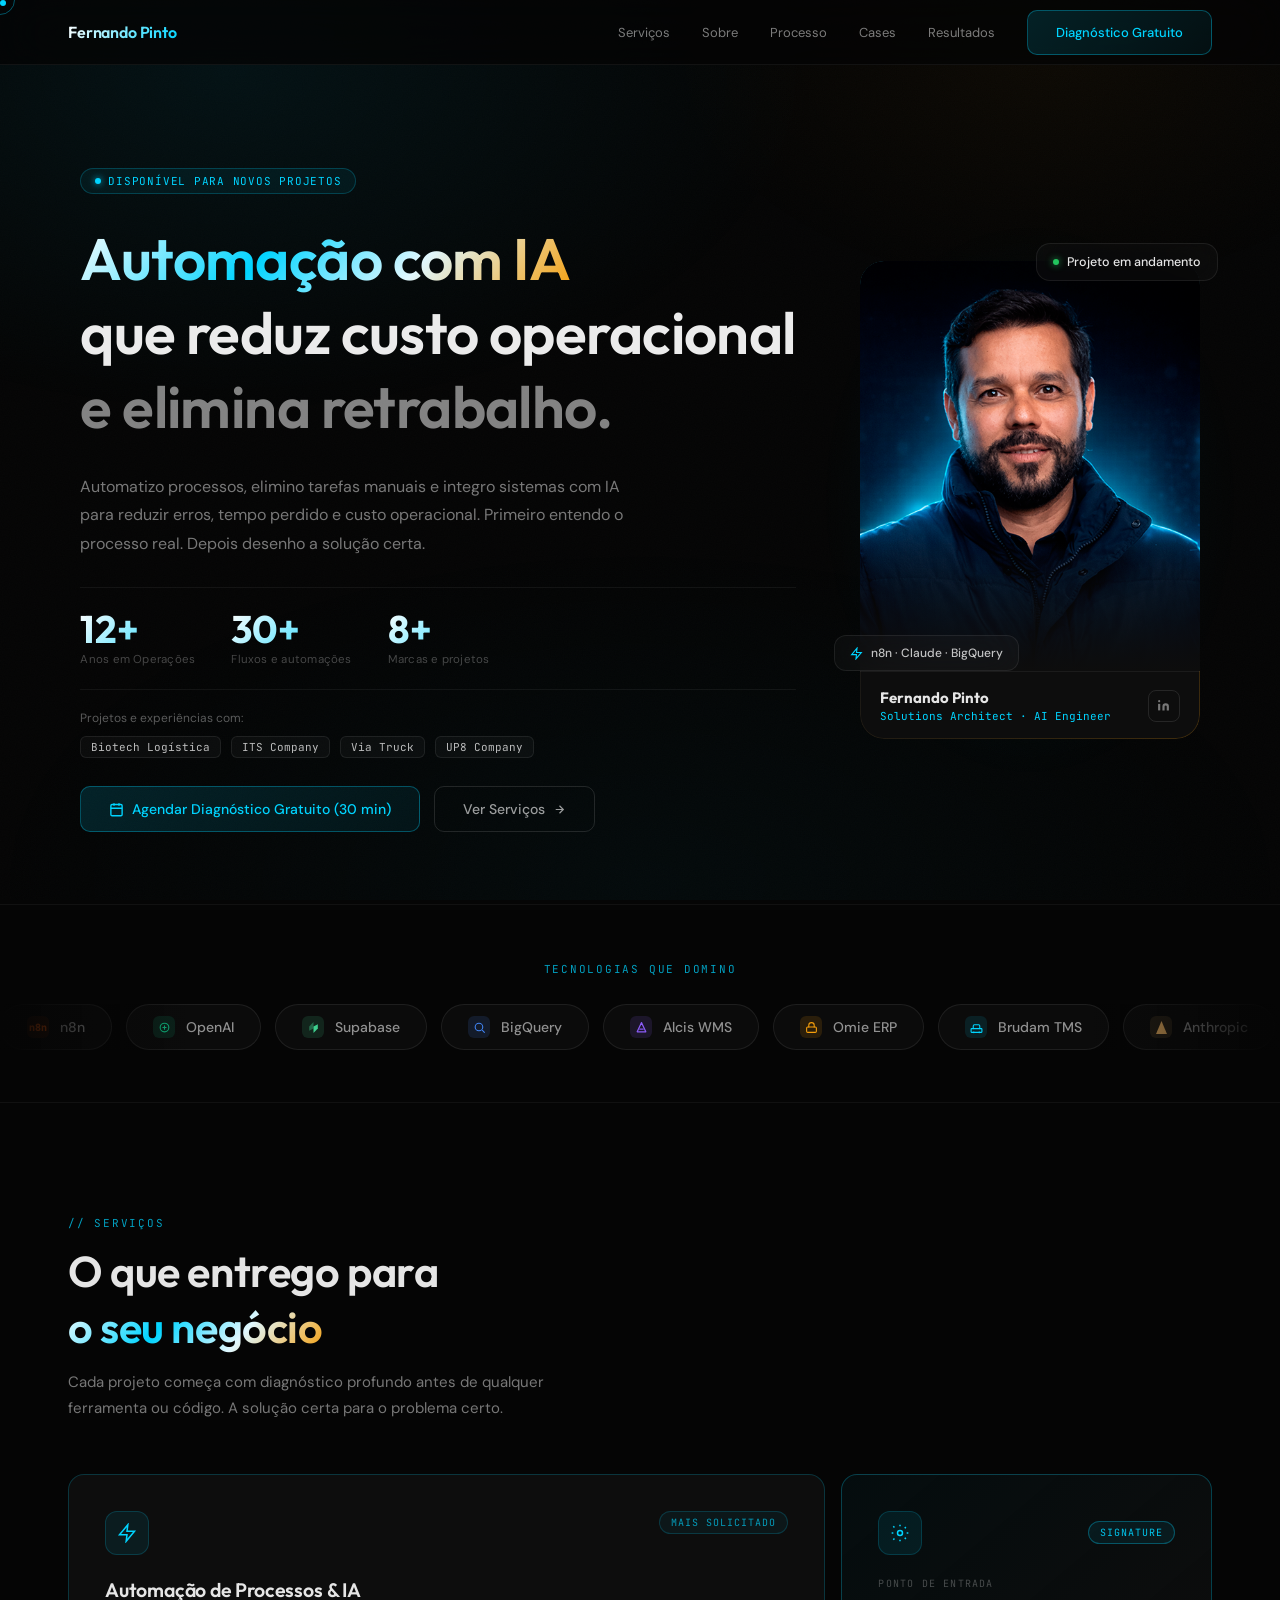
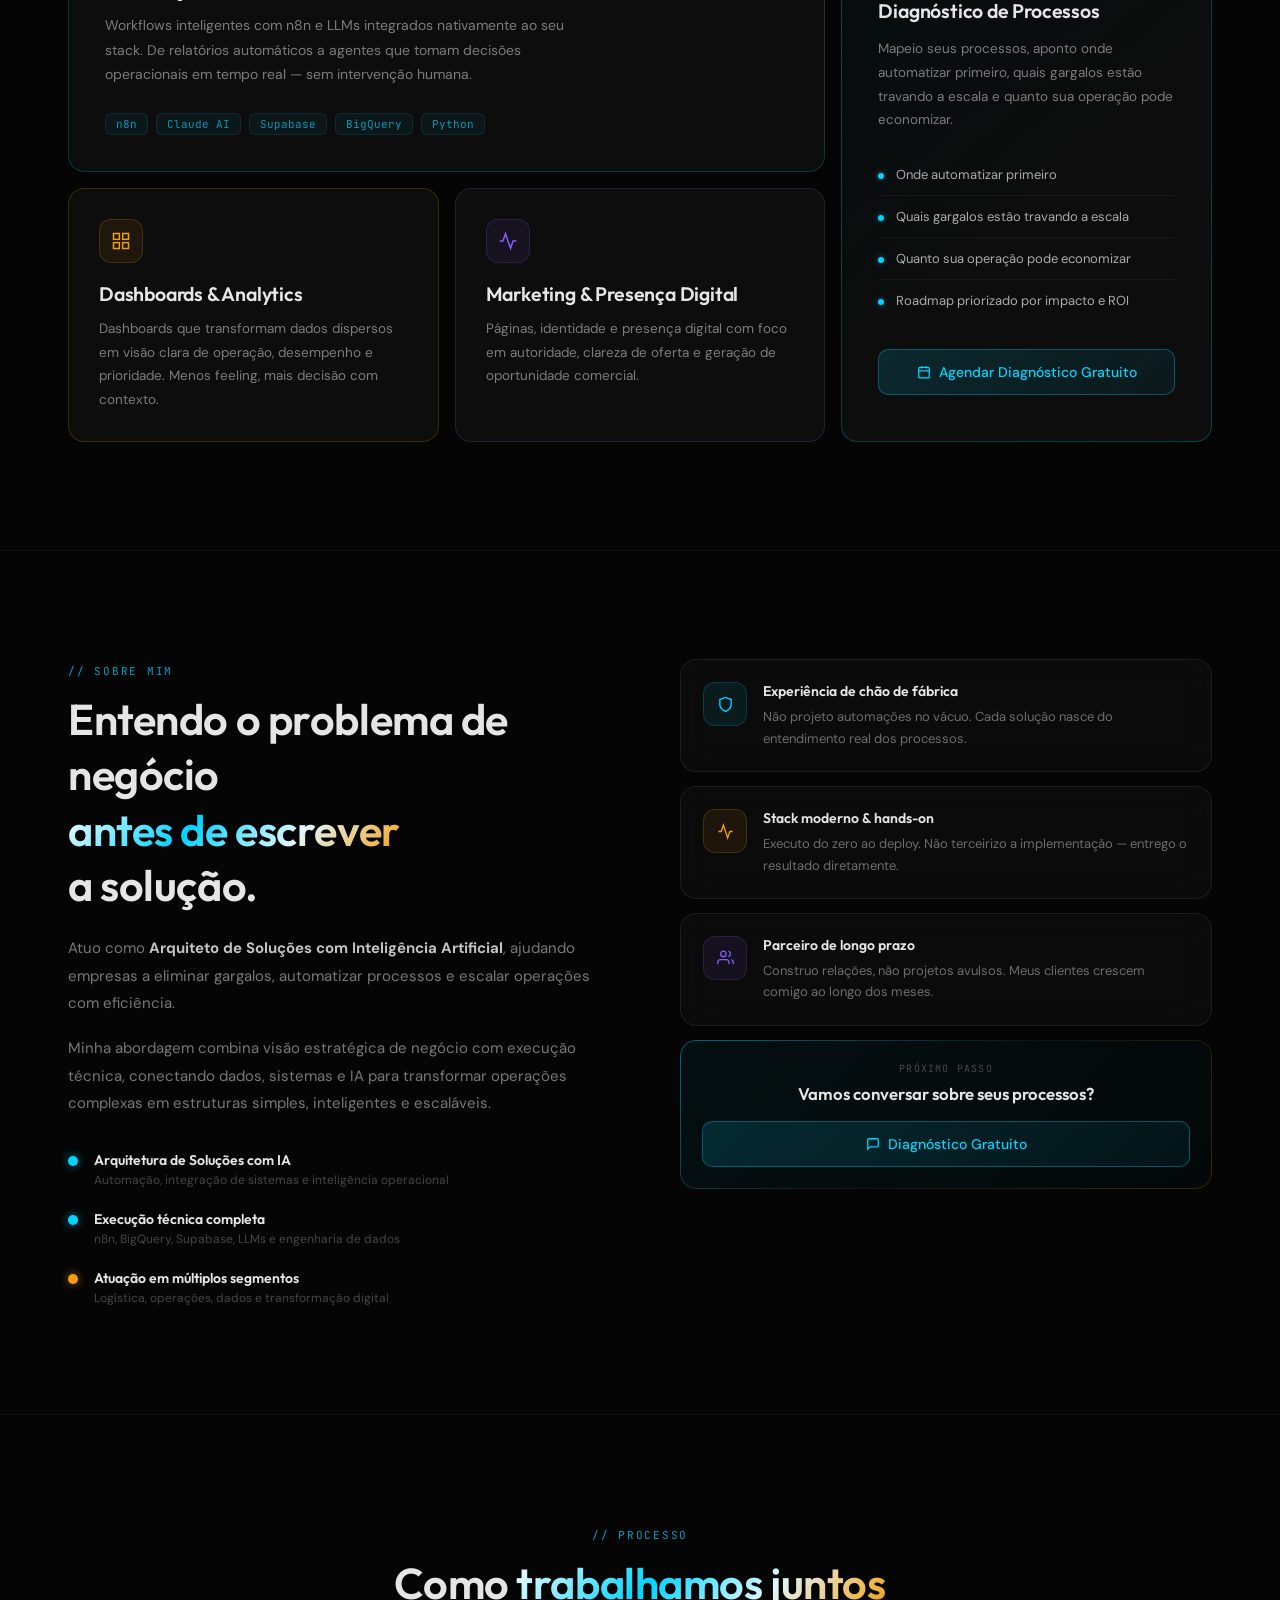
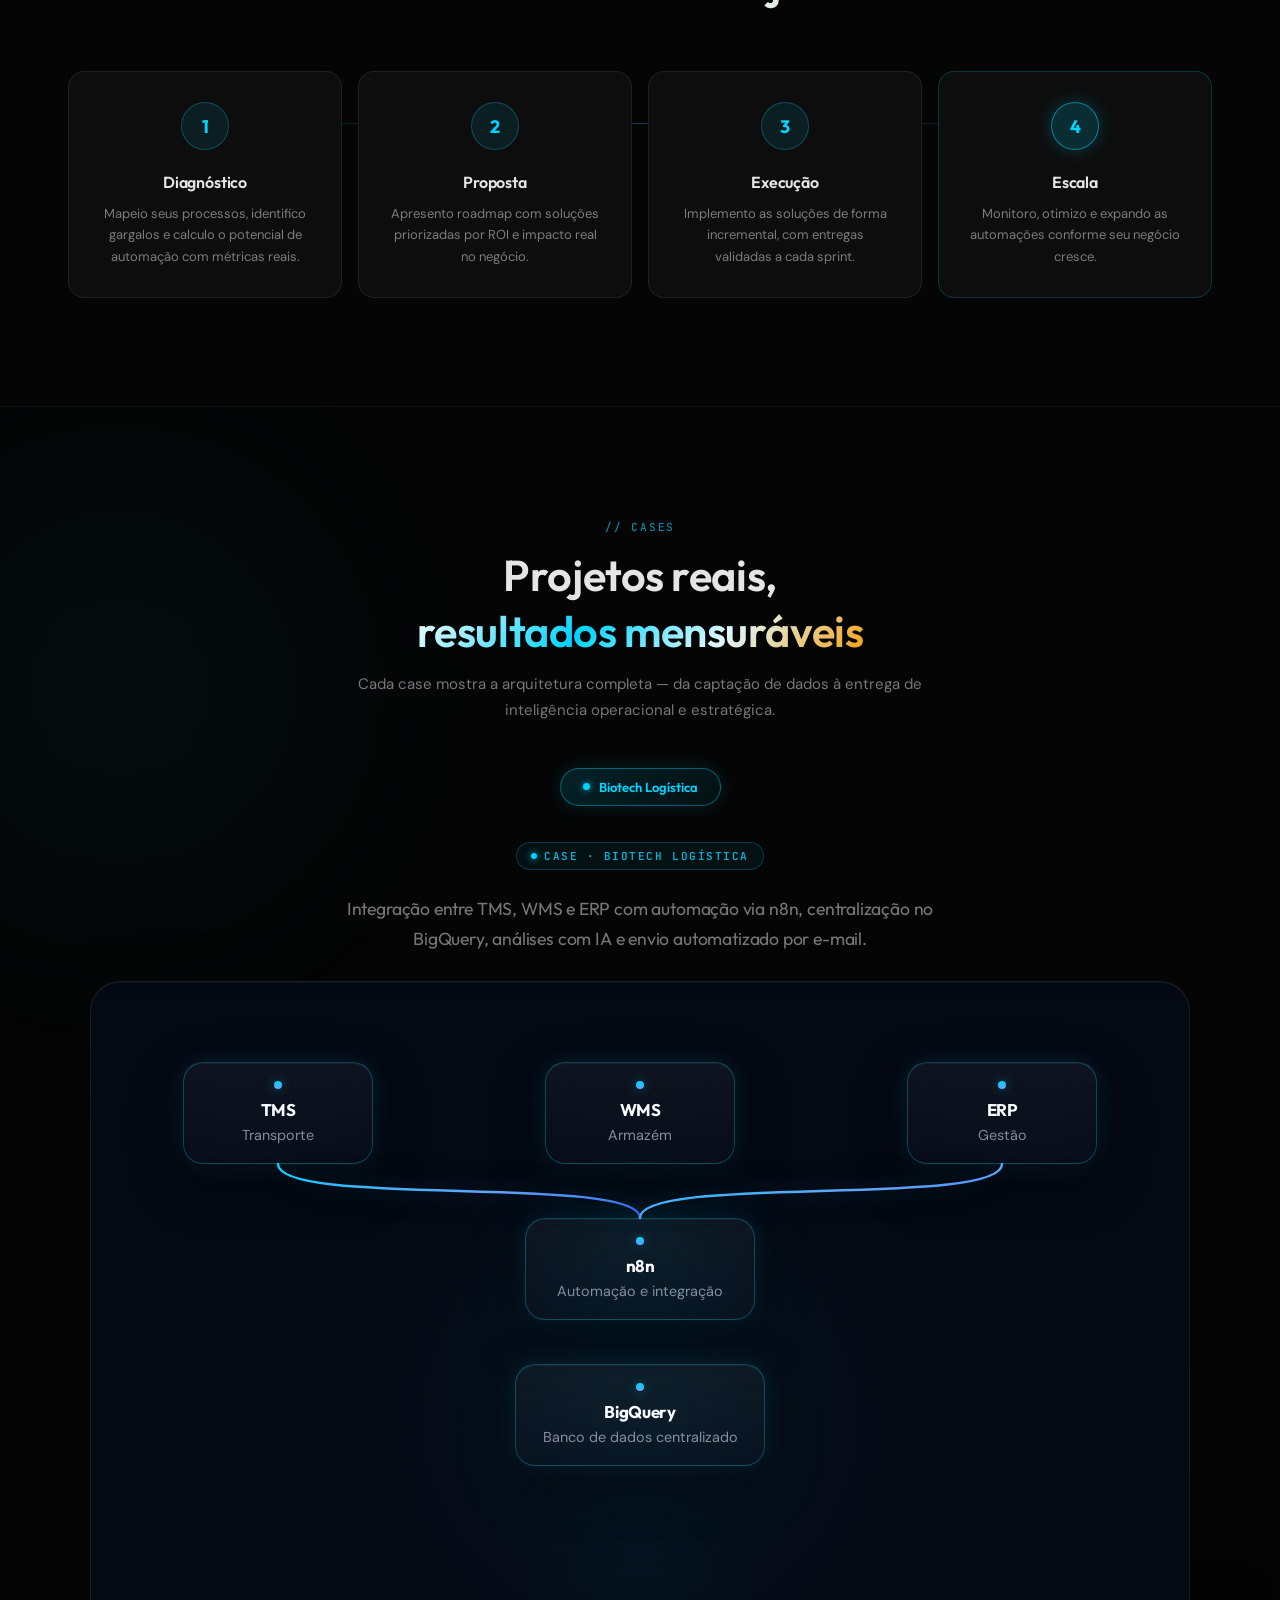
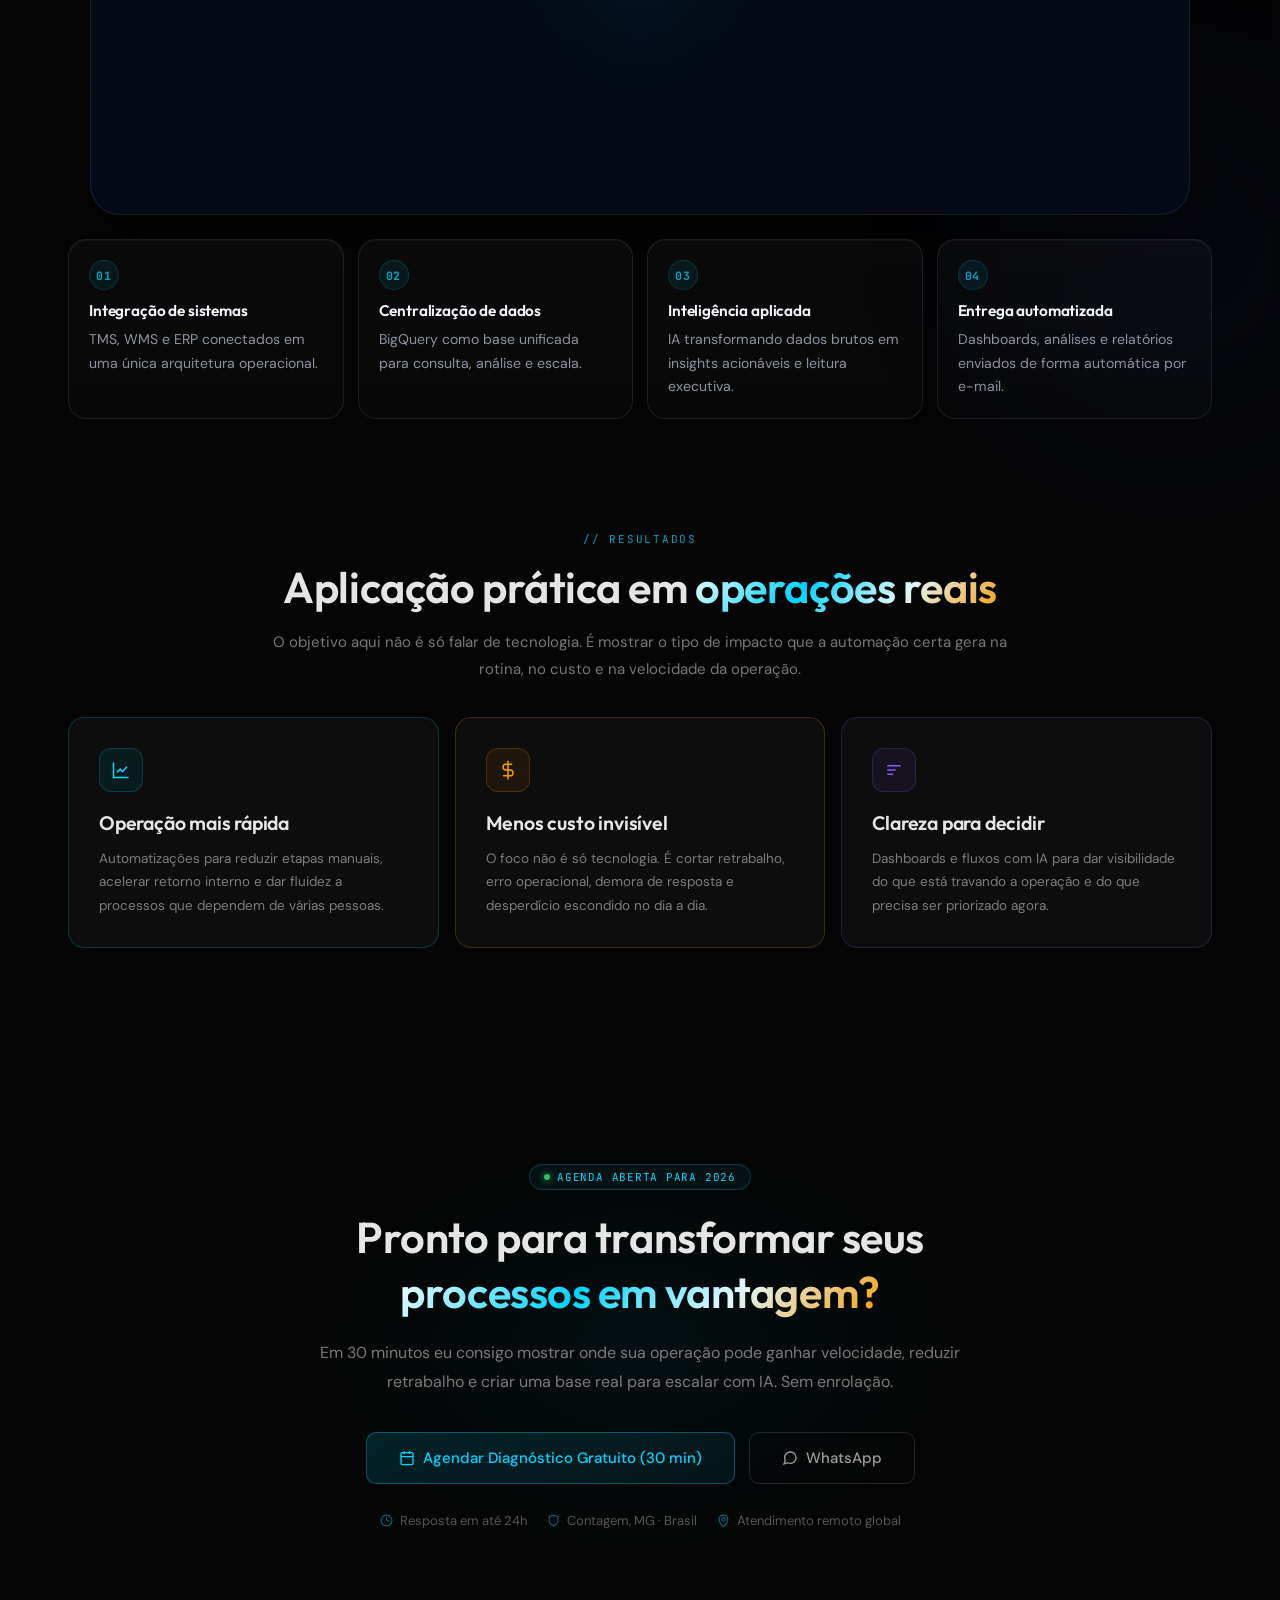
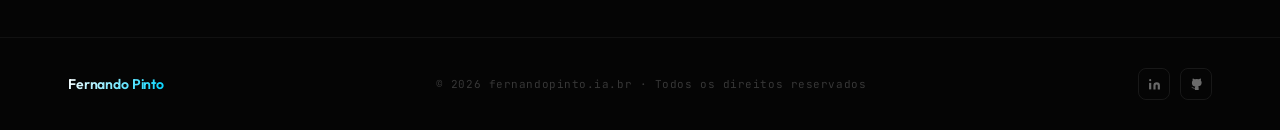
==== commit 135e0b4f: "Add files via upload" ====
--- a/index.html
+++ b/index.html
@@ -647,37 +647,146 @@
 .cbn-dash{bottom:48px;left:66px;}.cbn-anal{bottom:48px;left:50%;transform:translateX(-50%) translateY(18px) scale(.985);}.cbn-email{bottom:48px;right:66px;}
 .cbn-wms.active,.cbn-n8n.active,.cbn-bq.active,.cbn-ai.active,.cbn-anal.active{transform:translateX(-50%) translateY(0) scale(1);}
 
-/* ── PolitixOS flow nodes ── */
-.px-flow-grid{position:relative;height:900px;border-radius:22px;background:radial-gradient(circle at center,rgba(67,97,255,.06),transparent 40%);}
-.px-flow-lines{position:absolute;inset:0;width:100%;height:100%;overflow:visible;pointer-events:none;}
-.px-line{fill:none;stroke:url(#pxGrad);stroke-width:2.4;stroke-linecap:round;opacity:.18;filter:drop-shadow(0 0 8px rgba(94,133,255,.24)) drop-shadow(0 0 18px rgba(89,199,255,.10));}
+/* ══════════════════════════════════════════════
+   PolitixOS flow — layout matemático
+   
+   Cada nó tem ~90px de altura (badge+label+sub+padding).
+   Gap vertical entre rows: 100px.
+   
+   Row 1  top:  32px   (Fontes / Menções / Ambiente)
+   Row 2  top: 222px   (n8n)
+   Row 3  top: 412px   (BigQuery)
+   Row 4  top: 602px   (IA de Classificação)
+   Row 5  top: 820px   (Painel / Radar / Alertas)
+   
+   Total altura necessária: 820 + 90 + 32 = 942 → grid: 980px
+══════════════════════════════════════════════ */
+
+.px-flow-grid{
+  position: relative;
+  height: 980px;
+  border-radius: 22px;
+  background: radial-gradient(circle at center, rgba(67,97,255,.06), transparent 40%);
+  overflow: visible;
+}
+
+.px-flow-lines{
+  position:absolute;inset:0;
+  width:100%;height:100%;
+  overflow:visible;pointer-events:none;
+}
+.px-line{
+  fill:none;stroke:url(#pxGrad);stroke-width:2.4;stroke-linecap:round;
+  opacity:.18;
+  filter:drop-shadow(0 0 8px rgba(94,133,255,.24)) drop-shadow(0 0 18px rgba(89,199,255,.10));
+}
 .px-line.active{opacity:1;}
-.px-node{position:absolute;min-width:200px;padding:17px 18px;border-radius:20px;border:1px solid rgba(142,163,214,.12);background:linear-gradient(180deg,rgba(255,255,255,.048),rgba(255,255,255,.018));box-shadow:0 12px 36px rgba(0,0,0,.26),inset 0 1px 0 rgba(255,255,255,.04);backdrop-filter:blur(10px);text-align:center;opacity:0;transform:translateY(22px) scale(.985);transition:opacity .6s ease,transform .6s ease,border-color .6s ease,box-shadow .6s ease;}
-.px-node.active{opacity:1;transform:translateY(0) scale(1);border-color:rgba(108,168,255,.32);box-shadow:0 16px 46px rgba(0,0,0,.32),0 0 28px rgba(89,151,255,.10),inset 0 1px 0 rgba(255,255,255,.05);}
-.px-node.pulsing{animation:pxNodePulse 2.4s ease-in-out infinite;}
+
+/* ── Nó base ── */
+.px-node{
+  position: absolute;
+  width: 28%;           /* largura relativa ao container */
+  min-width: 180px;
+  max-width: 260px;
+  padding: 14px 16px 13px;
+  border-radius: 18px;
+  border: 1px solid rgba(142,163,214,.12);
+  background: linear-gradient(180deg,rgba(255,255,255,.048),rgba(255,255,255,.018));
+  box-shadow: 0 12px 36px rgba(0,0,0,.26),inset 0 1px 0 rgba(255,255,255,.04);
+  backdrop-filter: blur(10px);
+  text-align: center;
+  opacity: 0;
+  transform: translateY(22px) scale(.985);
+  transition: opacity .6s ease,transform .6s ease,border-color .6s ease,box-shadow .6s ease;
+}
+.px-node.active{
+  opacity: 1;
+  transform: translateY(0) scale(1);
+  border-color: rgba(108,168,255,.32);
+  box-shadow: 0 16px 46px rgba(0,0,0,.32),0 0 28px rgba(89,151,255,.10),inset 0 1px 0 rgba(255,255,255,.05);
+}
+.px-node.pulsing{ animation: pxNodePulse 2.4s ease-in-out infinite; }
+
 @keyframes pxNodePulse{
-  0%,100%{box-shadow:0 16px 46px rgba(0,0,0,.32),0 0 18px rgba(108,168,255,.10),inset 0 1px 0 rgba(255,255,255,.05);}
-  50%    {box-shadow:0 16px 46px rgba(0,0,0,.32),0 0 34px rgba(99,213,255,.20),0 0 56px rgba(47,94,255,.10),inset 0 1px 0 rgba(255,255,255,.05);}
-}
-.px-node-badge{display:inline-flex;align-items:center;justify-content:center;margin-bottom:9px;padding:4px 10px;border-radius:100px;background:rgba(98,127,255,.1);border:1px solid rgba(145,169,255,.12);color:rgba(199,216,255,.82);font-size:10px;text-transform:uppercase;letter-spacing:.12em;font-family:var(--fm);}
-.px-node-label{color:#f8fbff;font-size:1.04rem;font-weight:700;letter-spacing:-.02em;font-family:'Outfit',sans-serif;}
-.px-node-sub{margin-top:6px;color:rgba(218,230,255,.58);font-size:.88rem;line-height:1.45;}
-/* px node positions */
-.pxn-fontes{top:60px;left:38px;}.pxn-mencoes{top:60px;left:50%;transform:translateX(-50%) translateY(22px) scale(.985);}.pxn-ambiente{top:60px;right:38px;}
-.pxn-n8n{top:265px;left:50%;min-width:240px;transform:translateX(-50%) translateY(22px) scale(.985);}
-.pxn-bq {top:445px;left:50%;min-width:250px;transform:translateX(-50%) translateY(22px) scale(.985);}
-.pxn-ai {top:625px;left:50%;min-width:280px;transform:translateX(-50%) translateY(22px) scale(.985);}
-.pxn-dashboard{bottom:42px;left:28px;}.pxn-radar{bottom:42px;left:50%;transform:translateX(-50%) translateY(22px) scale(.985);}.pxn-alertas{bottom:42px;right:28px;}
-.pxn-mencoes.active,.pxn-n8n.active,.pxn-bq.active,.pxn-ai.active,.pxn-radar.active{transform:translateX(-50%) translateY(0) scale(1);}
-/* pulse rings */
-.px-pulse-ring{position:absolute;left:50%;top:674px;width:200px;height:200px;border-radius:50%;transform:translateX(-50%);pointer-events:none;opacity:0;border:1px solid rgba(95,180,255,.14);box-shadow:0 0 40px rgba(89,199,255,.05);}
-.px-pulse-ring.visible{animation:pxPulse 3s ease-out infinite;}
-.px-pulse-ring.r2.visible{animation-delay:1s;}
-.px-pulse-ring.r3.visible{animation-delay:2s;}
+  0%,100%{ box-shadow:0 16px 46px rgba(0,0,0,.32),0 0 18px rgba(108,168,255,.10),inset 0 1px 0 rgba(255,255,255,.05); }
+  50%    { box-shadow:0 16px 46px rgba(0,0,0,.32),0 0 34px rgba(99,213,255,.20),0 0 56px rgba(47,94,255,.10),inset 0 1px 0 rgba(255,255,255,.05); }
+}
+
+.px-node-badge{
+  display: inline-flex;align-items:center;justify-content:center;
+  margin-bottom: 7px;padding: 3px 9px;border-radius: 100px;
+  background: rgba(98,127,255,.1);border: 1px solid rgba(145,169,255,.12);
+  color: rgba(199,216,255,.82);font-size: 10px;text-transform: uppercase;
+  letter-spacing: .12em;font-family: var(--fm);
+  white-space: nowrap;
+}
+.px-node-label{
+  color: #f8fbff;font-size: .95rem;font-weight: 700;
+  letter-spacing: -.02em;font-family: 'Outfit',sans-serif;
+  line-height: 1.25;
+}
+.px-node-sub{
+  margin-top: 5px;color: rgba(218,230,255,.55);
+  font-size: .78rem;line-height: 1.38;
+}
+
+/* ── Posições — Row 1 (sources, top: 32px) ── */
+.pxn-fontes  { top:32px; left:3%; }
+.pxn-mencoes { top:32px; left:50%; transform:translateX(-50%) translateY(22px) scale(.985); }
+.pxn-ambiente{ top:32px; right:3%; }
+
+/* ── Row 2 — n8n (top: 222px) ── */
+.pxn-n8n{
+  top:222px; left:50%;
+  width:32%; min-width:200px; max-width:280px;
+  transform:translateX(-50%) translateY(22px) scale(.985);
+}
+
+/* ── Row 3 — BigQuery (top: 412px) ── */
+.pxn-bq{
+  top:412px; left:50%;
+  width:34%; min-width:210px; max-width:290px;
+  transform:translateX(-50%) translateY(22px) scale(.985);
+}
+
+/* ── Row 4 — IA (top: 602px) ── */
+.pxn-ai{
+  top:602px; left:50%;
+  width:34%; min-width:210px; max-width:290px;
+  transform:translateX(-50%) translateY(22px) scale(.985);
+}
+
+/* ── Row 5 — Outputs (top: 820px) ── */
+.pxn-dashboard{ top:820px; left:3%; }
+.pxn-radar    { top:820px; left:50%; transform:translateX(-50%) translateY(22px) scale(.985); }
+.pxn-alertas  { top:820px; right:3%; }
+
+/* ── Overrides active para nós centrados ── */
+.pxn-mencoes.active,
+.pxn-n8n.active,
+.pxn-bq.active,
+.pxn-ai.active,
+.pxn-radar.active{
+  transform: translateX(-50%) translateY(0) scale(1);
+}
+
+/* ── Pulse rings em volta do nó IA (top: ~602 + 45 = 647) ── */
+.px-pulse-ring{
+  position:absolute;left:50%;
+  top: 648px;
+  width:200px;height:200px;border-radius:50%;
+  transform:translateX(-50%);pointer-events:none;opacity:0;
+  border:1px solid rgba(95,180,255,.14);
+  box-shadow:0 0 40px rgba(89,199,255,.05);
+}
+.px-pulse-ring.visible{ animation:pxPulse 3s ease-out infinite; }
+.px-pulse-ring.r2.visible{ animation-delay:1s; }
+.px-pulse-ring.r3.visible{ animation-delay:2s; }
+
 @keyframes pxPulse{
-  0%  {opacity:0;transform:translateX(-50%) scale(.72);}
-  18% {opacity:.26;}
-  100%{opacity:0;transform:translateX(-50%) scale(1.32);}
+  0%  { opacity:0; transform:translateX(-50%) scale(.72); }
+  18% { opacity:.26; }
+  100%{ opacity:0; transform:translateX(-50%) scale(1.32); }
 }
 
 /* ── Shared result cards ── */
@@ -693,25 +802,47 @@
 .case-rc p{margin:0;color:rgba(220,230,250,.62);font-size:.88rem;line-height:1.65;}
 
 /* responsive cases */
+@media(max-width:1100px){
+  .pxn-fontes  { left:2%; }
+  .pxn-ambiente{ right:2%; }
+  .pxn-dashboard{ left:2%; }
+  .pxn-alertas  { right:2%; }
+  .px-node{ width:30%; min-width:160px; }
+  .pxn-n8n,.pxn-bq,.pxn-ai{ width:36%; }
+}
 @media(max-width:900px){
-  .case-results{grid-template-columns:repeat(2,1fr);}
-  .cbn-tms{left:24px;}.cbn-erp{right:24px;}.cbn-dash{left:24px;}.cbn-email{right:24px;}
-  .pxn-fontes{left:8px;}.pxn-ambiente{right:8px;}.pxn-dashboard{left:8px;}.pxn-alertas{right:8px;}
-  .px-node,.cb-node{min-width:160px;}
+  .case-results{ grid-template-columns:repeat(2,1fr); }
+  .cbn-tms{left:6px;}.cbn-erp{right:6px;}.cbn-dash{left:6px;}.cbn-email{right:6px;}
+  .px-node{ width:29%; min-width:140px; font-size:.85rem; }
+  .px-node-label{ font-size:.85rem; }
+  .px-node-sub  { font-size:.72rem; }
+  .px-node-badge{ font-size:9px; padding:2px 7px; }
 }
 @media(max-width:768px){
   .cb-flow-grid{height:auto;display:grid;grid-template-columns:1fr;gap:12px;padding:8px;}
   .px-flow-grid{height:auto;display:grid;grid-template-columns:1fr;gap:12px;padding:8px;}
   .cb-flow-lines,.cb-pulse,.px-flow-lines,.px-pulse-ring{display:none;}
-  .cb-node,.cbn-tms,.cbn-wms,.cbn-erp,.cbn-n8n,.cbn-bq,.cbn-ai,.cbn-dash,.cbn-anal,.cbn-email,
-  .px-node,.pxn-fontes,.pxn-mencoes,.pxn-ambiente,.pxn-n8n,.pxn-bq,.pxn-ai,.pxn-dashboard,.pxn-radar,.pxn-alertas{
-    position:relative;top:auto;right:auto;bottom:auto;left:auto;
-    min-width:unset;width:100%;transform:translateY(18px) scale(.985);
+  /* Reset ALL px-node and cb-node absolute positions to flow normally */
+  .cb-node,
+  .cbn-tms,.cbn-wms,.cbn-erp,.cbn-n8n,.cbn-bq,.cbn-ai,.cbn-dash,.cbn-anal,.cbn-email,
+  .px-node,
+  .pxn-fontes,.pxn-mencoes,.pxn-ambiente,.pxn-n8n,.pxn-bq,.pxn-ai,
+  .pxn-dashboard,.pxn-radar,.pxn-alertas{
+    position: relative !important;
+    top: auto !important; right: auto !important;
+    bottom: auto !important; left: auto !important;
+    width: 100% !important;
+    max-width: 100% !important;
+    min-width: unset !important;
+    transform: translateY(18px) scale(.985) !important;
   }
+  /* Active state reset */
   .cbn-wms.active,.cbn-n8n.active,.cbn-bq.active,.cbn-ai.active,.cbn-anal.active,
   .cbn-tms.active,.cbn-erp.active,.cbn-dash.active,.cbn-email.active,
   .pxn-mencoes.active,.pxn-n8n.active,.pxn-bq.active,.pxn-ai.active,.pxn-radar.active,
-  .pxn-fontes.active,.pxn-ambiente.active,.pxn-dashboard.active,.pxn-alertas.active{transform:translateY(0) scale(1);}
+  .pxn-fontes.active,.pxn-ambiente.active,.pxn-dashboard.active,.pxn-alertas.active{
+    transform: translateY(0) scale(1) !important;
+  }
   .case-results{grid-template-columns:1fr;}
   .cases-tabs{flex-wrap:wrap;}
 }
@@ -1029,16 +1160,19 @@
       <p>Cada case mostra a arquitetura completa — da captação de dados à entrega de inteligência operacional e estratégica.</p>
     </div>
 
-    <!-- Tab buttons -->
+    <!-- Tab buttons — PolitixOS oculto, reativar quando lançar o produto -->
+    <!-- Quando reativar: descomentar o segundo <button> abaixo -->
     <div class="cases-tabs rev d1">
       <button class="case-tab-btn active" onclick="switchCase('biotech',this)" aria-label="Case Biotech">
         <span class="case-tab-dot cyan"></span>
         Biotech Logística
       </button>
+      <!-- POLITIXOS — descomentar quando lançar o produto
       <button class="case-tab-btn ptx" onclick="switchCase('politixos',this)" aria-label="Case PolitixOS">
         <span class="case-tab-dot blue"></span>
         PolitixOS
       </button>
+      -->
     </div>
 
     <!-- ── PANEL: BIOTECH ── -->
@@ -1130,7 +1264,7 @@
         </div>
       </div>
 
-      <!-- ── PANEL: POLITIXOS ── -->
+      <!-- ── PANEL: POLITIXOS — oculto, reativar após lançamento do produto ──
       <div class="case-panel" id="panel-politixos">
         <div style="text-align:center;margin-bottom:28px;">
           <span class="case-kicker-wrap blue"><span style="width:6px;height:6px;border-radius:50%;background:#63d5ff;box-shadow:0 0 7px rgba(99,213,255,.9);animation:dot-pulse 2s ease-in-out infinite;flex-shrink:0;"></span>Case · PolitixOS</span>
@@ -1219,6 +1353,7 @@
           <div class="case-rc blue"><span class="case-ri blue">04</span><strong>Decisão orientada por dados</strong><p>Painel executivo, radar de crise e alertas prioritários para respostas mais rápidas.</p></div>
         </div>
       </div>
+      ══ fim PANEL POLITIXOS oculto ══ -->
     </div><!-- /case-panels -->
 
   </div>
@@ -1274,7 +1409,7 @@
           Em 30 minutos eu consigo mostrar onde sua operação pode ganhar velocidade, reduzir retrabalho e criar uma base real para escalar com IA. Sem enrolação.
         </p>
         <div style="display:flex;gap:14px;justify-content:center;flex-wrap:wrap;">
-          <a href="/cdn-cgi/l/email-protection#2d4b485f434c4349426d4b485f434c4349425d4443594203444c034f5f" class="btn btn-p" style="font-size:15px;padding:15px 32px;">
+          <a href="mailto:fernando@fernandopinto.ia.br" class="btn btn-p" style="font-size:15px;padding:15px 32px;">
             <svg width="16" height="16" viewBox="0 0 24 24" fill="none" stroke="currentColor" stroke-width="2"><rect x="3" y="4" width="18" height="18" rx="2"/><line x1="16" y1="2" x2="16" y2="6"/><line x1="8" y1="2" x2="8" y2="6"/><line x1="3" y1="10" x2="21" y2="10"/></svg>
             Agendar Diagnóstico Gratuito (30 min)
           </a>
@@ -1318,7 +1453,7 @@
 <!-- ═══════════════════════════════════════
   SCRIPTS
 ════════════════════════════════════════ -->
-<script data-cfasync="false" src="/cdn-cgi/scripts/5c5dd728/cloudflare-static/email-decode.min.js"></script><script>
+<script>
 /* ── Scroll Reveal ── */
 const ro = new IntersectionObserver(entries => {
   entries.forEach(e => { if (e.isIntersecting) e.target.classList.add('on'); });
@@ -1372,9 +1507,13 @@
 
 /* ════════════════════════════════════════
    CASES — Tab switcher
+   PolitixOS oculto — para reativar quando lançar o produto:
+   1. Descomentar os botões de tab no HTML (linha ~1163)
+   2. Descomentar o panel-politixos no HTML (linha ~1264)
+   3. Descomentar o bloco POLITIXOS CASE no JS abaixo
 ════════════════════════════════════════ */
 let biotechAnimated = false;
-let politixosAnimated = false;
+// let politixosAnimated = false; // ← descomentar ao reativar PolitixOS
 
 function switchCase(name, btn) {
   document.querySelectorAll('.case-panel').forEach(p => p.classList.remove('active'));
@@ -1382,11 +1521,11 @@
   document.querySelectorAll('.case-tab-btn').forEach(b => b.classList.remove('active'));
   btn.classList.add('active');
   setTimeout(() => {
-    if (name === 'biotech')   window.dispatchEvent(new Event('refreshBiotech'));
-    if (name === 'politixos') window.dispatchEvent(new Event('refreshPolitixos'));
+    if (name === 'biotech') window.dispatchEvent(new Event('refreshBiotech'));
+    // if (name === 'politixos') window.dispatchEvent(new Event('refreshPolitixos')); // ← descomentar ao reativar
   }, 50);
-  if (name === 'biotech' && !biotechAnimated)   setTimeout(() => window.dispatchEvent(new Event('triggerBiotech')),   80);
-  if (name === 'politixos' && !politixosAnimated) setTimeout(() => window.dispatchEvent(new Event('triggerPolitixos')), 80);
+  if (name === 'biotech' && !biotechAnimated) setTimeout(() => window.dispatchEvent(new Event('triggerBiotech')), 80);
+  // if (name === 'politixos' && !politixosAnimated) setTimeout(() => window.dispatchEvent(new Event('triggerPolitixos')), 80); // ← descomentar ao reativar
 }
 
 /* ════════════════════════════════════════
@@ -1474,8 +1613,14 @@
 
 /* ════════════════════════════════════════
    POLITIXOS CASE — Flow Animation
+   OCULTO — descomentar a função abaixo ao reativar PolitixOS
 ════════════════════════════════════════ */
+// Para reativar: apagar a linha "return;" abaixo e descomentar os 3 itens no HTML + JS acima
 (function(){
+  // PolitixOS oculto — sair imediatamente enquanto o produto não é lançado
+  return;
+
+  var politixosAnimated = false;
   const flow = document.getElementById('pxFlow');
   const svg  = document.getElementById('pxLines');
   if(!flow||!svg) return;
@@ -1486,70 +1631,82 @@
   const step3 = ['pxl-bq-ai'];
   const step4 = ['pxl-ai-dashboard','pxl-ai-radar','pxl-ai-alertas'];
   const all   = [...step1,...step2,...step3,...step4];
-  let shimInt=null;
+  let shimInt = null;
 
   function cx(el,pr){ const r=el.getBoundingClientRect(); return (r.left-pr.left)+(r.width/2); }
-  function ty(el,pr){ return el.getBoundingClientRect().top -pr.top; }
-  function by(el,pr){ return el.getBoundingClientRect().bottom-pr.top; }
+  function ty(el,pr){ return el.getBoundingClientRect().top  - pr.top; }
+  function by(el,pr){ return el.getBoundingClientRect().bottom - pr.top; }
 
   function sp(id,f,t,mode){
     const p=document.getElementById(id); if(!p||!f||!t)return;
     const pr=flow.getBoundingClientRect();
     const x1=cx(f,pr),y1=by(f,pr),x2=cx(t,pr),y2=ty(t,pr);
     const off=Math.max(42,(y2-y1)*.42);
-    const d = mode==='straight' ? `M ${x1} ${y1} L ${x2} ${y2}` : `M ${x1} ${y1} C ${x1} ${y1+off},${x2} ${y2-off},${x2} ${y2}`;
+    const d = mode==='straight'
+      ? `M ${x1} ${y1} L ${x2} ${y2}`
+      : `M ${x1} ${y1} C ${x1} ${y1+off},${x2} ${y2-off},${x2} ${y2}`;
     p.setAttribute('d',d);
     const len=p.getTotalLength();
     p.style.strokeDasharray=len; p.style.strokeDashoffset=len;
   }
 
   function draw(){
-    if(window.innerWidth<=768)return;
+    if(window.innerWidth<=768) return;
     const g=id=>document.getElementById(id);
-    sp('pxl-fontes-n8n',   g('pxn-fontes'),   g('pxn-n8n'),'curve');
-    sp('pxl-mencoes-n8n',  g('pxn-mencoes'),  g('pxn-n8n'),'straight');
-    sp('pxl-ambiente-n8n', g('pxn-ambiente'), g('pxn-n8n'),'curve');
-    sp('pxl-n8n-bq',       g('pxn-n8n'),      g('pxn-bq'), 'straight');
-    sp('pxl-bq-ai',        g('pxn-bq'),       g('pxn-ai'), 'straight');
-    sp('pxl-ai-dashboard', g('pxn-ai'),g('pxn-dashboard'),'curve');
-    sp('pxl-ai-radar',     g('pxn-ai'),g('pxn-radar'),    'straight');
-    sp('pxl-ai-alertas',   g('pxn-ai'),g('pxn-alertas'),  'curve');
+    sp('pxl-fontes-n8n',   g('pxn-fontes'),   g('pxn-n8n'), 'curve');
+    sp('pxl-mencoes-n8n',  g('pxn-mencoes'),  g('pxn-n8n'), 'straight');
+    sp('pxl-ambiente-n8n', g('pxn-ambiente'), g('pxn-n8n'), 'curve');
+    sp('pxl-n8n-bq',       g('pxn-n8n'),      g('pxn-bq'),  'straight');
+    sp('pxl-bq-ai',        g('pxn-bq'),       g('pxn-ai'),  'straight');
+    sp('pxl-ai-dashboard', g('pxn-ai'), g('pxn-dashboard'), 'curve');
+    sp('pxl-ai-radar',     g('pxn-ai'), g('pxn-radar'),     'straight');
+    sp('pxl-ai-alertas',   g('pxn-ai'), g('pxn-alertas'),   'curve');
   }
 
   function actN(s){ nodes.forEach(n=>{ if(Number(n.dataset.pxstep)<=s) n.classList.add('active'); }); }
 
   function anim(ids,stg){
-    ids.forEach((id,i)=>{ const l=document.getElementById(id); if(!l)return;
-      setTimeout(()=>{ const len=l.getTotalLength(); l.classList.add('active');
-        l.animate([{strokeDashoffset:len,opacity:.18},{strokeDashoffset:0,opacity:1}],{duration:950,easing:'cubic-bezier(.22,.61,.36,1)',fill:'forwards'});
-      },i*stg);
+    ids.forEach((id,i)=>{ const l=document.getElementById(id); if(!l) return;
+      setTimeout(()=>{
+        const len=l.getTotalLength(); l.classList.add('active');
+        l.animate([{strokeDashoffset:len,opacity:.18},{strokeDashoffset:0,opacity:1}],
+          {duration:950,easing:'cubic-bezier(.22,.61,.36,1)',fill:'forwards'});
+      }, i*stg);
     });
   }
 
   function shimmer(){
-    if(shimInt)return;
+    if(shimInt) return;
     shimInt=setInterval(()=>{
       const id=all[Math.floor(Math.random()*all.length)];
-      const l=document.getElementById(id); if(!l||!l.classList.contains('active'))return;
+      const l=document.getElementById(id); if(!l||!l.classList.contains('active')) return;
       const len=l.getTotalLength();
-      l.animate([{strokeDasharray:`0 ${len}`,strokeDashoffset:0,opacity:1},{strokeDasharray:`${len*.14} ${len}`,strokeDashoffset:-len*.56,opacity:1},{strokeDasharray:`0 ${len}`,strokeDashoffset:-len,opacity:1}],{duration:1550,easing:'ease-in-out'});
+      l.animate([
+        {strokeDasharray:`0 ${len}`,strokeDashoffset:0,opacity:1},
+        {strokeDasharray:`${len*.14} ${len}`,strokeDashoffset:-len*.56,opacity:1},
+        {strokeDasharray:`0 ${len}`,strokeDashoffset:-len,opacity:1}
+      ],{duration:1550,easing:'ease-in-out'});
     },1300);
   }
 
   function go(){
-    if(politixosAnimated)return; politixosAnimated=true;
+    if(politixosAnimated) return; politixosAnimated=true;
     draw();
     actN(1); anim(step1,170);
     setTimeout(()=>{ actN(2); anim(step2,0); },900);
     setTimeout(()=>{ actN(3); anim(step3,0); },1650);
-    setTimeout(()=>{ actN(4); ['pxring1','pxring2','pxring3'].forEach(id=>{ const r=document.getElementById(id); if(r)r.classList.add('visible'); }); anim(step4,170); },2350);
+    setTimeout(()=>{
+      actN(4);
+      ['pxring1','pxring2','pxring3'].forEach(id=>{ const r=document.getElementById(id); if(r) r.classList.add('visible'); });
+      anim(step4,170);
+    },2350);
     setTimeout(()=>{ actN(5); shimmer(); },3200);
   }
 
   window.addEventListener('resize', draw);
   window.addEventListener('refreshPolitixos', draw);
   window.addEventListener('triggerPolitixos', go);
-})();-e 
+})();
 </script>
 </body>
-</html>
+</html>
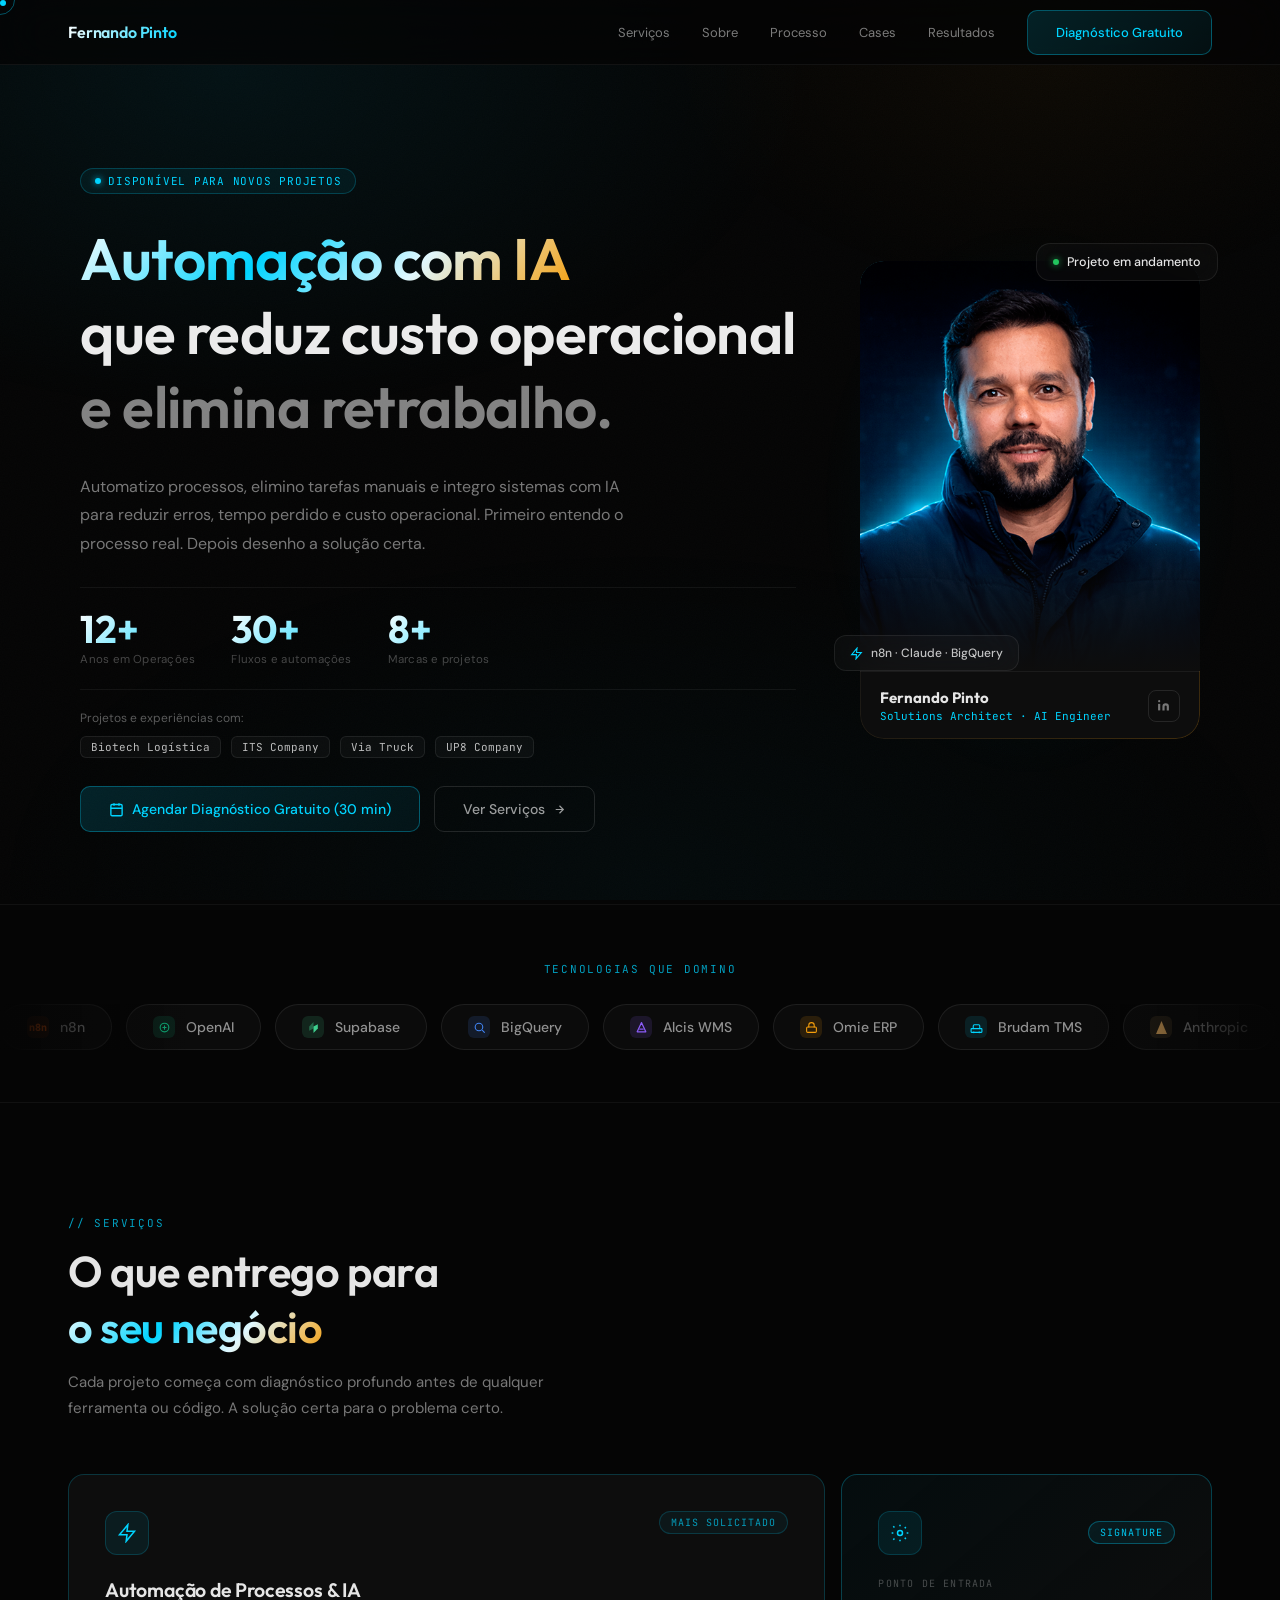
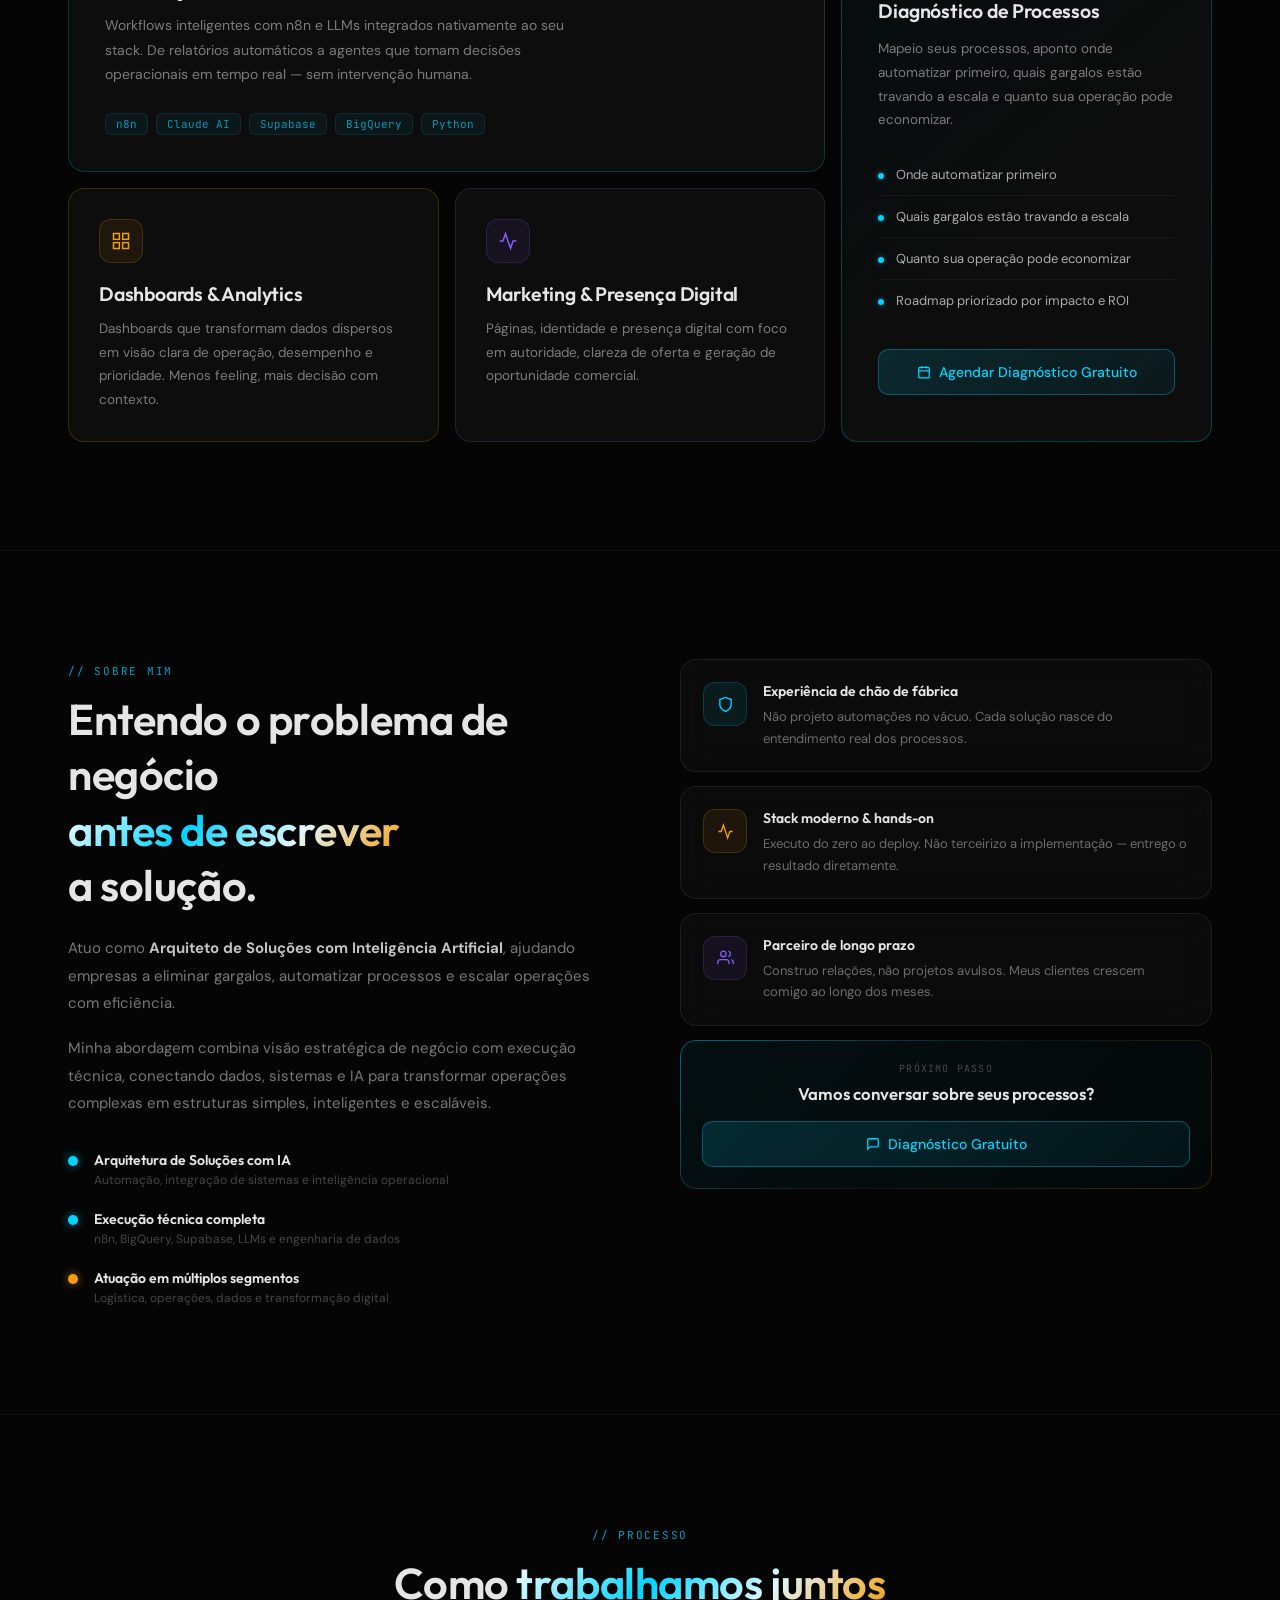
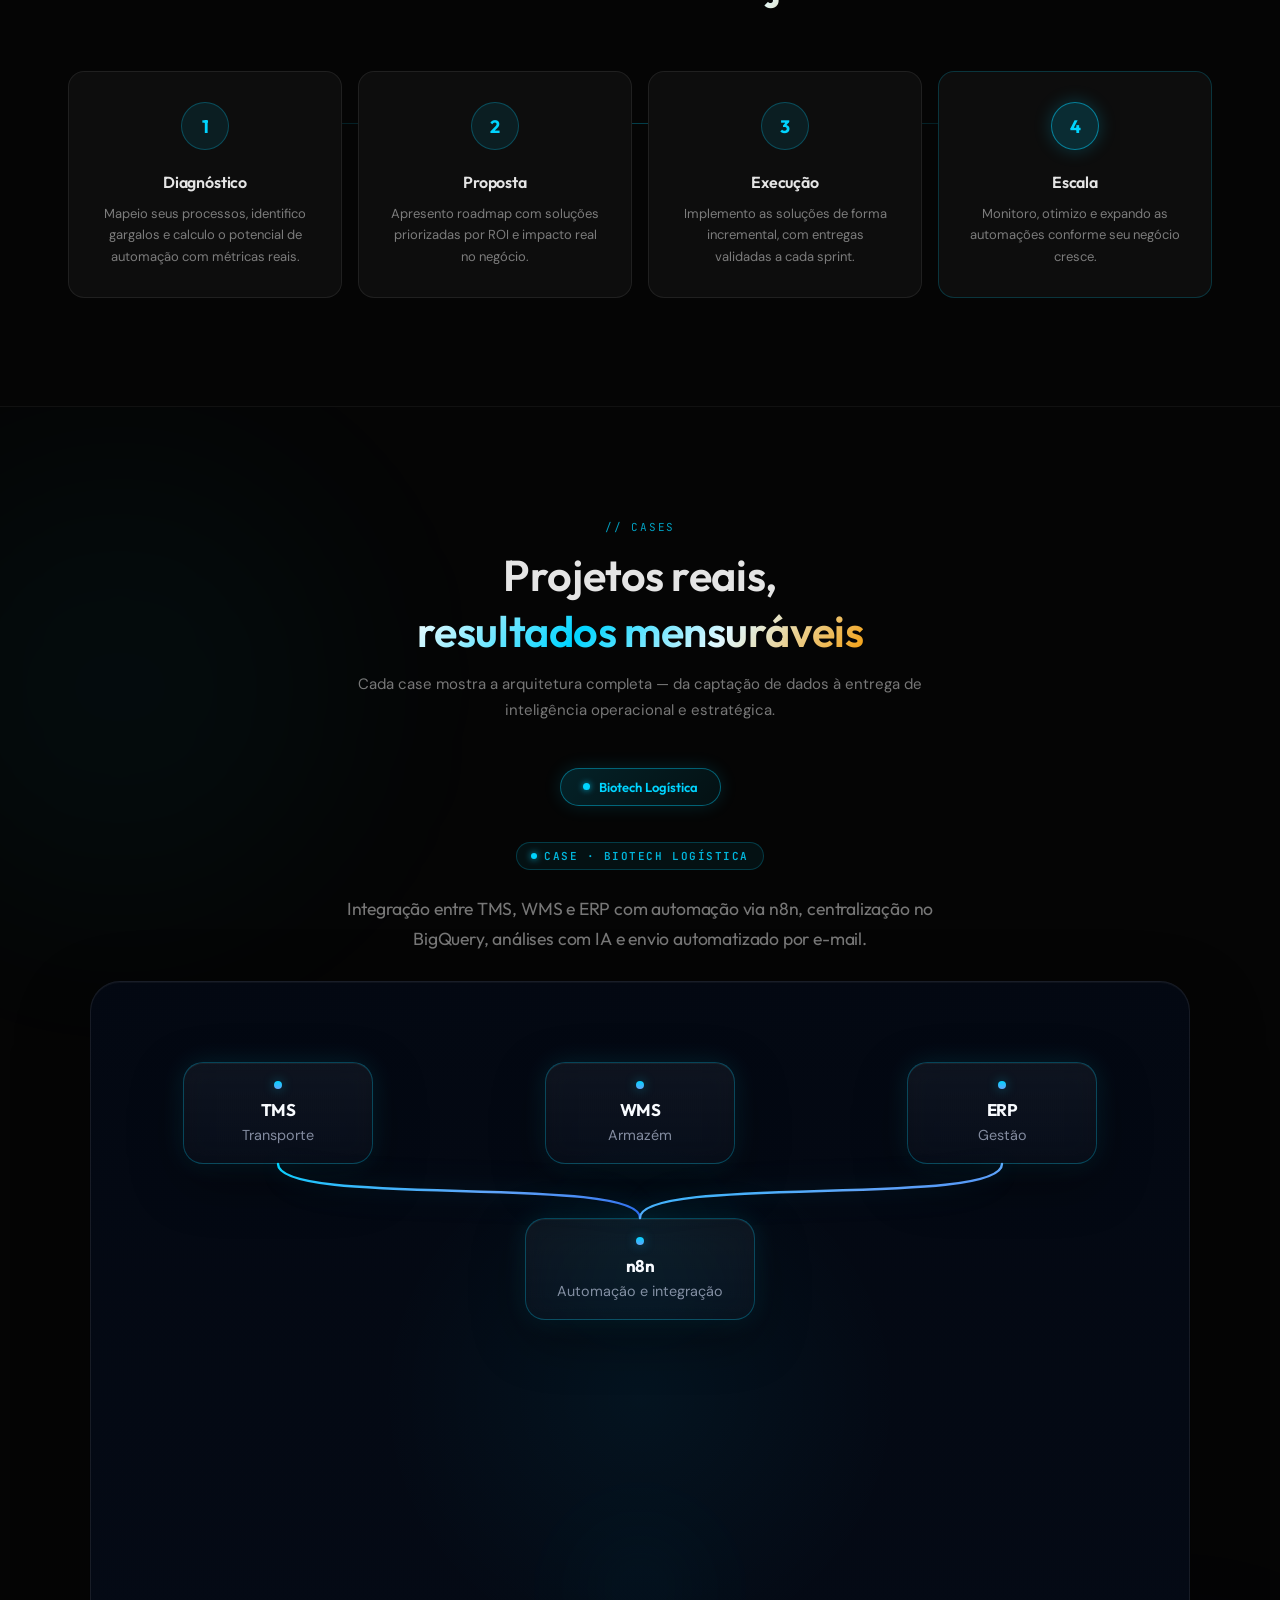
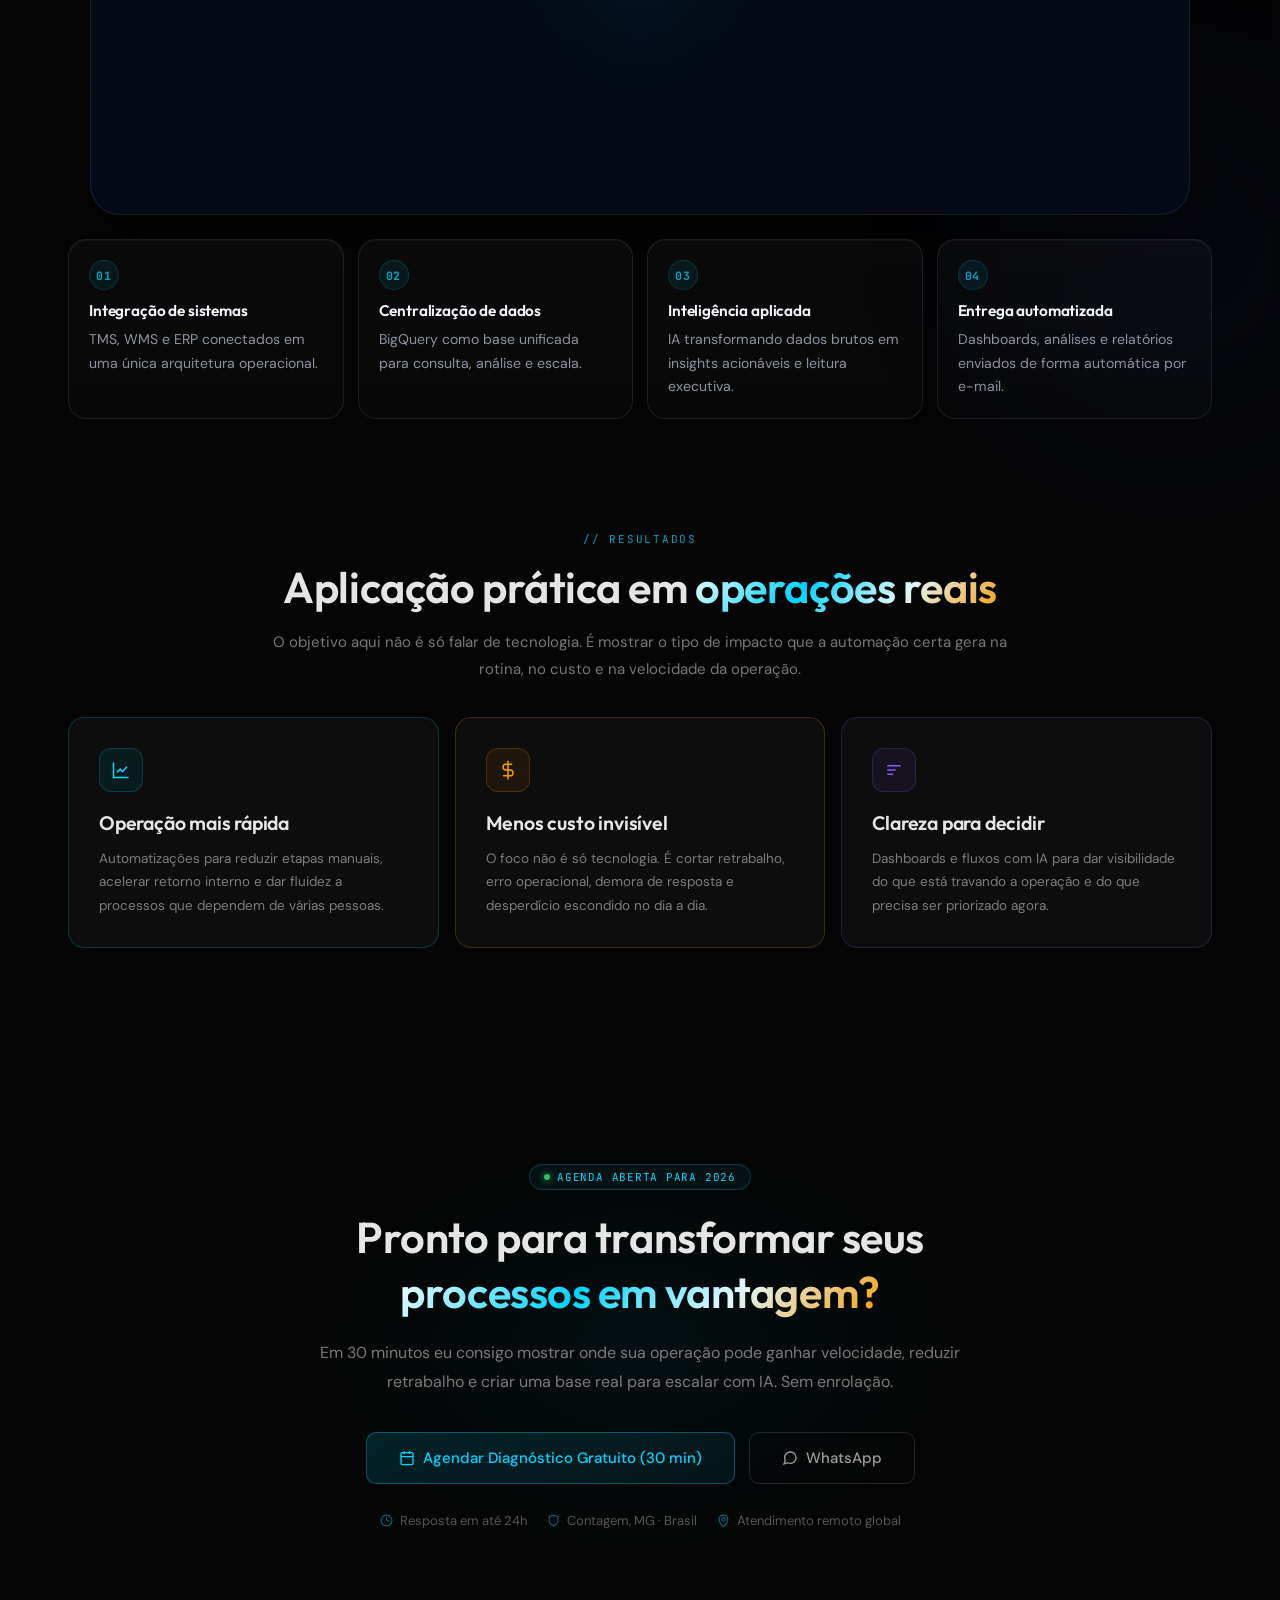
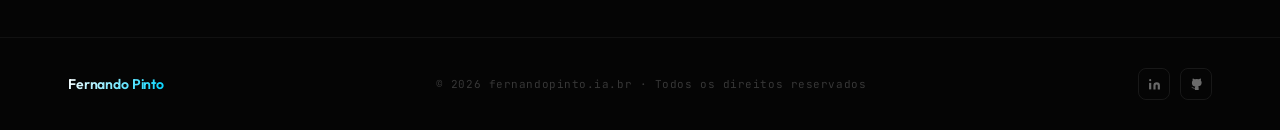
==== commit 49ade651: "Update index.html" ====
--- a/index.html
+++ b/index.html
@@ -1409,7 +1409,7 @@
           Em 30 minutos eu consigo mostrar onde sua operação pode ganhar velocidade, reduzir retrabalho e criar uma base real para escalar com IA. Sem enrolação.
         </p>
         <div style="display:flex;gap:14px;justify-content:center;flex-wrap:wrap;">
-          <a href="mailto:fernando@fernandopinto.ia.br" class="btn btn-p" style="font-size:15px;padding:15px 32px;">
+          <a href="mailto:eu@fernandopinto.ia.br" class="btn btn-p" style="font-size:15px;padding:15px 32px;">
             <svg width="16" height="16" viewBox="0 0 24 24" fill="none" stroke="currentColor" stroke-width="2"><rect x="3" y="4" width="18" height="18" rx="2"/><line x1="16" y1="2" x2="16" y2="6"/><line x1="8" y1="2" x2="8" y2="6"/><line x1="3" y1="10" x2="21" y2="10"/></svg>
             Agendar Diagnóstico Gratuito (30 min)
           </a>
@@ -1709,4 +1709,4 @@
 })();
 </script>
 </body>
-</html>+</html>
